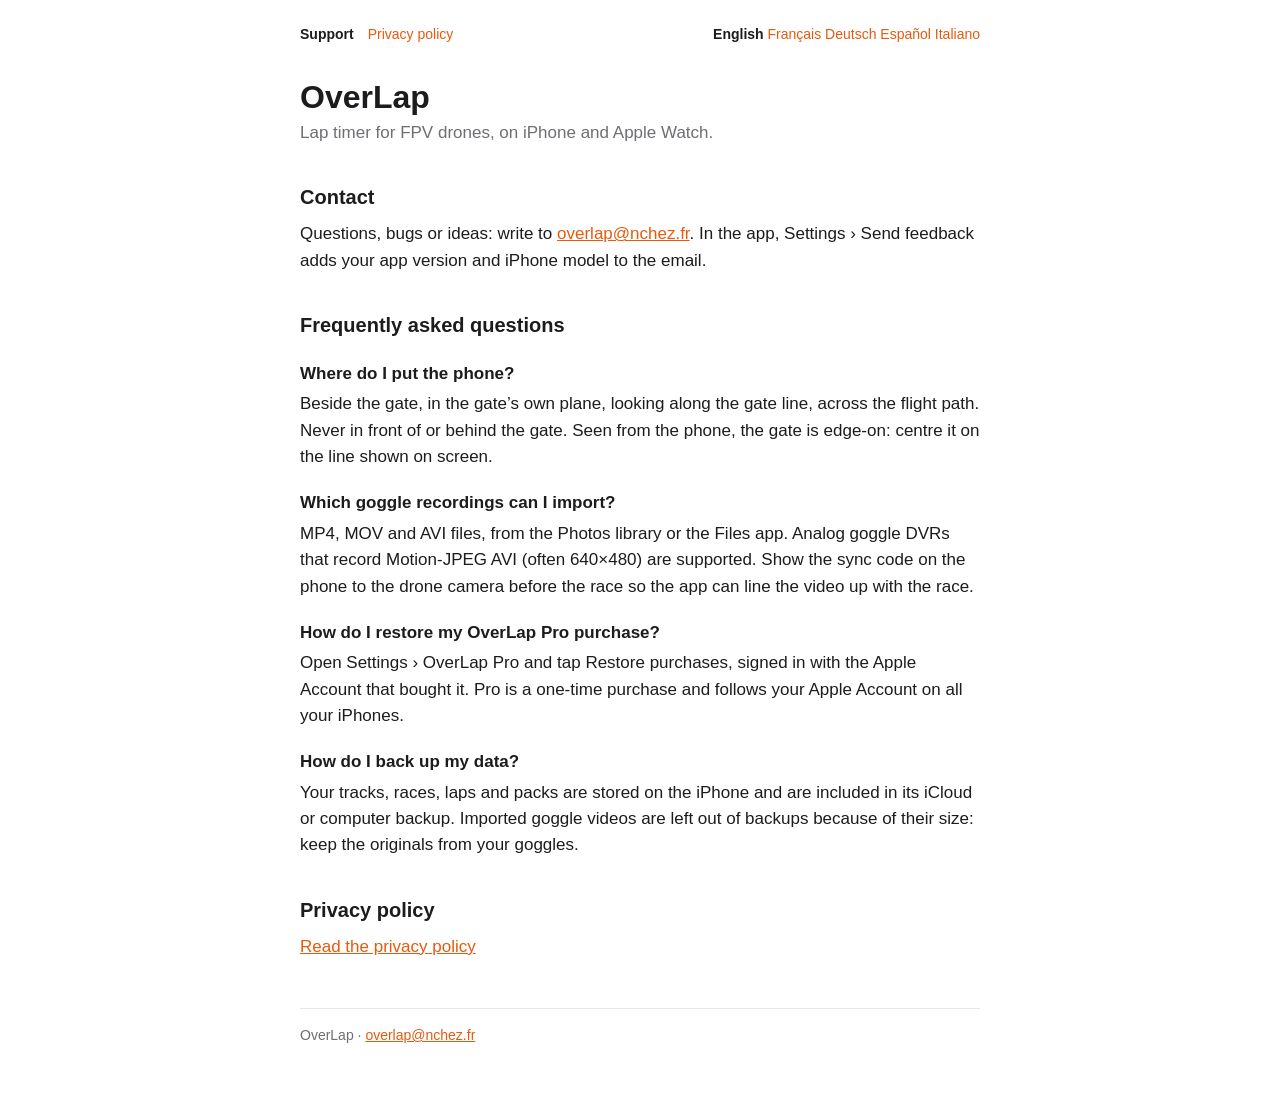
==== index.html @ 88f278cb "Support page and privacy policy in five languages Co-Authored-By: Claude Opus 5.5 <noreply@anthropic" ====
<!doctype html>
<html lang="en">
<head>
<meta charset="utf-8">
<meta name="viewport" content="width=device-width, initial-scale=1">
<title>Support · OverLap</title>
<link rel="stylesheet" href="style.css">
</head>
<body>
<main>
<nav><span class="pages"><a href="index.html" aria-current="page">Support</a> <a href="privacy.html">Privacy policy</a></span> <span><a href="index.html" hreflang="en" aria-current="true">English</a> <a href="fr/index.html" hreflang="fr">Français</a> <a href="de/index.html" hreflang="de">Deutsch</a> <a href="es/index.html" hreflang="es">Español</a> <a href="it/index.html" hreflang="it">Italiano</a></span></nav>
<h1>OverLap</h1>
<p class="muted">Lap timer for FPV drones, on iPhone and Apple Watch.</p>
<h2>Contact</h2>
<p>Questions, bugs or ideas: write to <a href="mailto:overlap@nchez.fr">overlap@nchez.fr</a>. In the app, Settings › Send feedback adds your app version and iPhone model to the email.</p>
<h2>Frequently asked questions</h2>
<h3>Where do I put the phone?</h3>
<p>Beside the gate, in the gate’s own plane, looking along the gate line, across the flight path. Never in front of or behind the gate. Seen from the phone, the gate is edge-on: centre it on the line shown on screen.</p>
<h3>Which goggle recordings can I import?</h3>
<p>MP4, MOV and AVI files, from the Photos library or the Files app. Analog goggle DVRs that record Motion-JPEG AVI (often 640×480) are supported. Show the sync code on the phone to the drone camera before the race so the app can line the video up with the race.</p>
<h3>How do I restore my OverLap Pro purchase?</h3>
<p>Open Settings › OverLap Pro and tap Restore purchases, signed in with the Apple Account that bought it. Pro is a one-time purchase and follows your Apple Account on all your iPhones.</p>
<h3>How do I back up my data?</h3>
<p>Your tracks, races, laps and packs are stored on the iPhone and are included in its iCloud or computer backup. Imported goggle videos are left out of backups because of their size: keep the originals from your goggles.</p>
<h2>Privacy policy</h2>
<p><a href="privacy.html">Read the privacy policy</a></p>
<footer>OverLap · <a href="mailto:overlap@nchez.fr">overlap@nchez.fr</a></footer>
</main>
</body>
</html>
---- style.css ----
:root { color-scheme: light dark; --fg: #1c1c1e; --muted: #6e6e73; --bg: #fff; --line: #e5e5ea; --accent: #e8590c; }
@media (prefers-color-scheme: dark) { :root { --fg: #f2f2f7; --muted: #98989f; --bg: #000; --line: #2c2c2e; --accent: #ff8a3d; } }
body { margin: 0; background: var(--bg); color: var(--fg); font: 17px/1.55 -apple-system, BlinkMacSystemFont, "Segoe UI", Roboto, sans-serif; }
main { max-width: 680px; margin: 0 auto; padding: 24px 16px 48px; }
nav { display: flex; flex-wrap: wrap; gap: 4px 14px; font-size: 14px; color: var(--muted); margin-bottom: 32px; }
nav .pages { flex: 1; display: flex; gap: 14px; }
a { color: var(--accent); }
nav a { text-decoration: none; }
nav [aria-current] { color: var(--fg); font-weight: 600; }
h1 { font-size: 32px; line-height: 1.2; margin: 0 0 4px; }
h2 { font-size: 20px; margin: 36px 0 8px; }
h3 { font-size: 17px; margin: 20px 0 4px; }
p { margin: 0 0 12px; }
.muted { color: var(--muted); }
footer { margin-top: 48px; padding-top: 16px; border-top: 1px solid var(--line); font-size: 14px; color: var(--muted); }
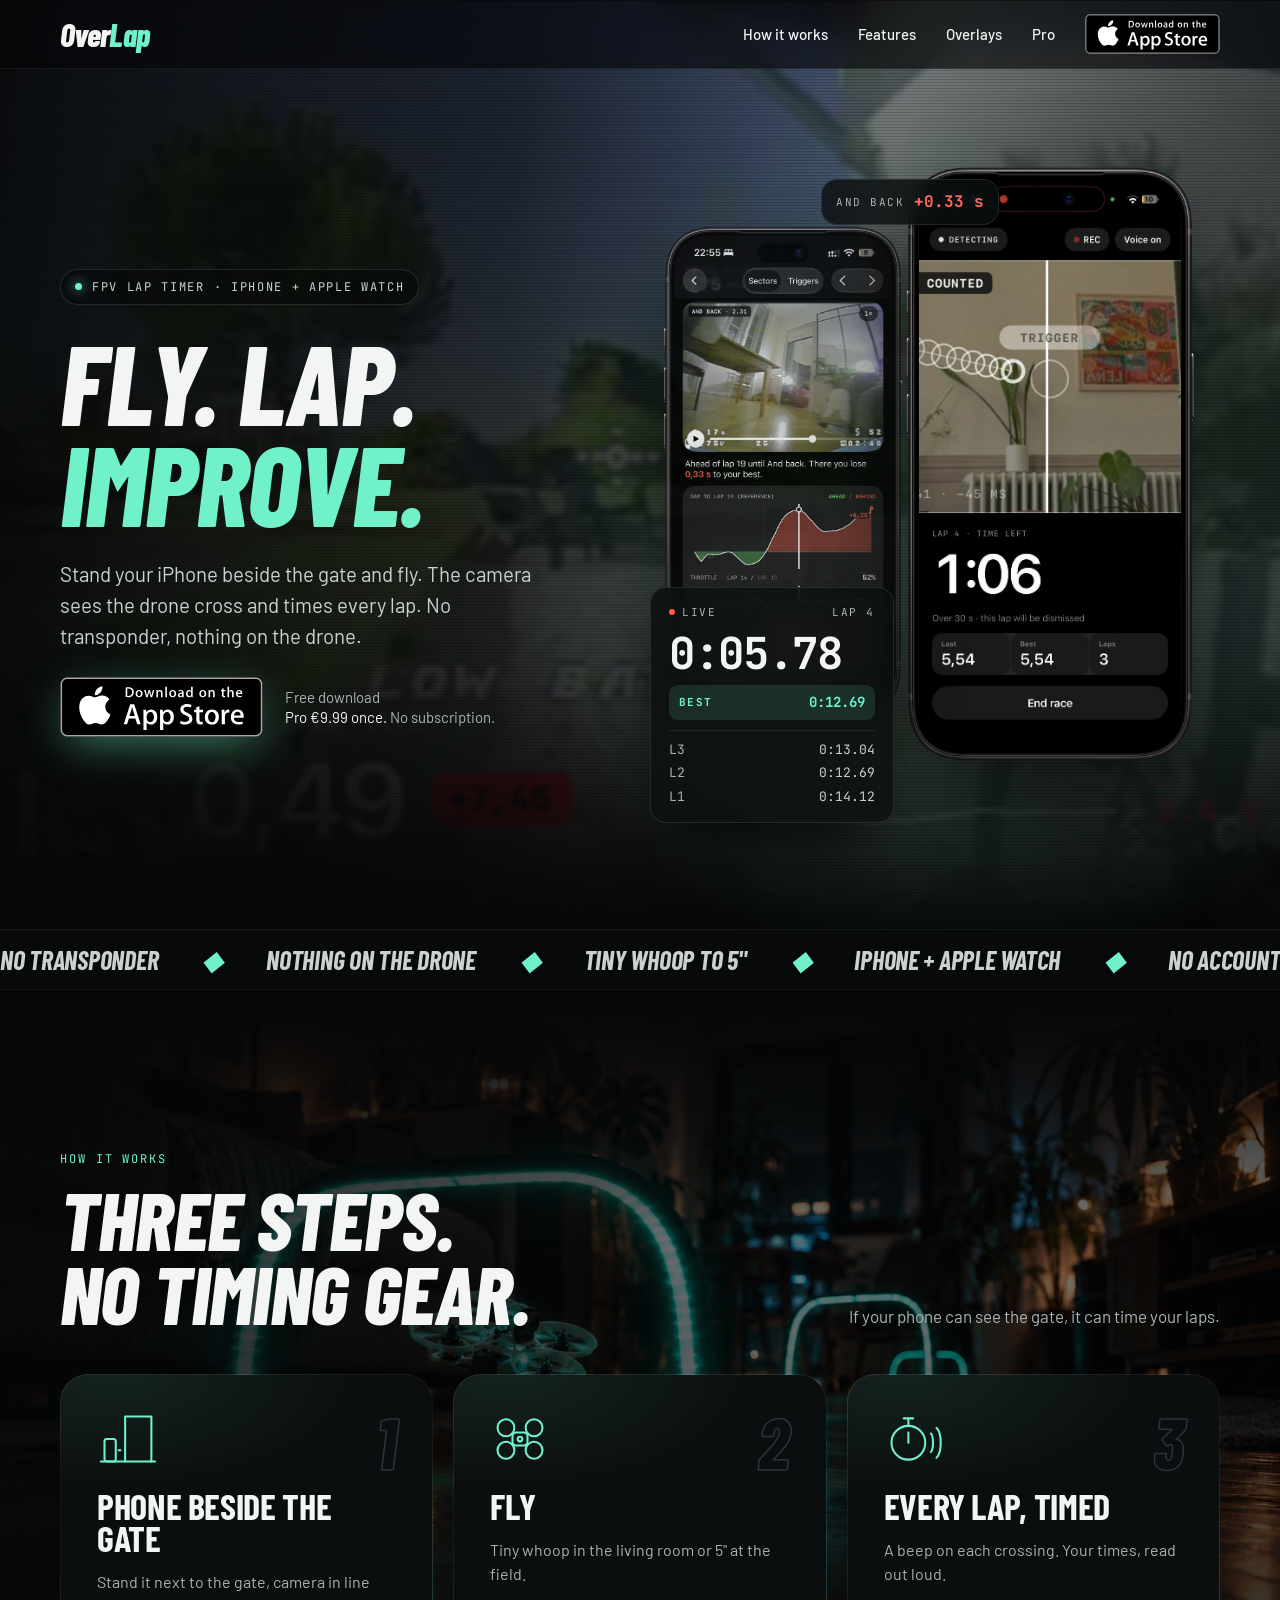
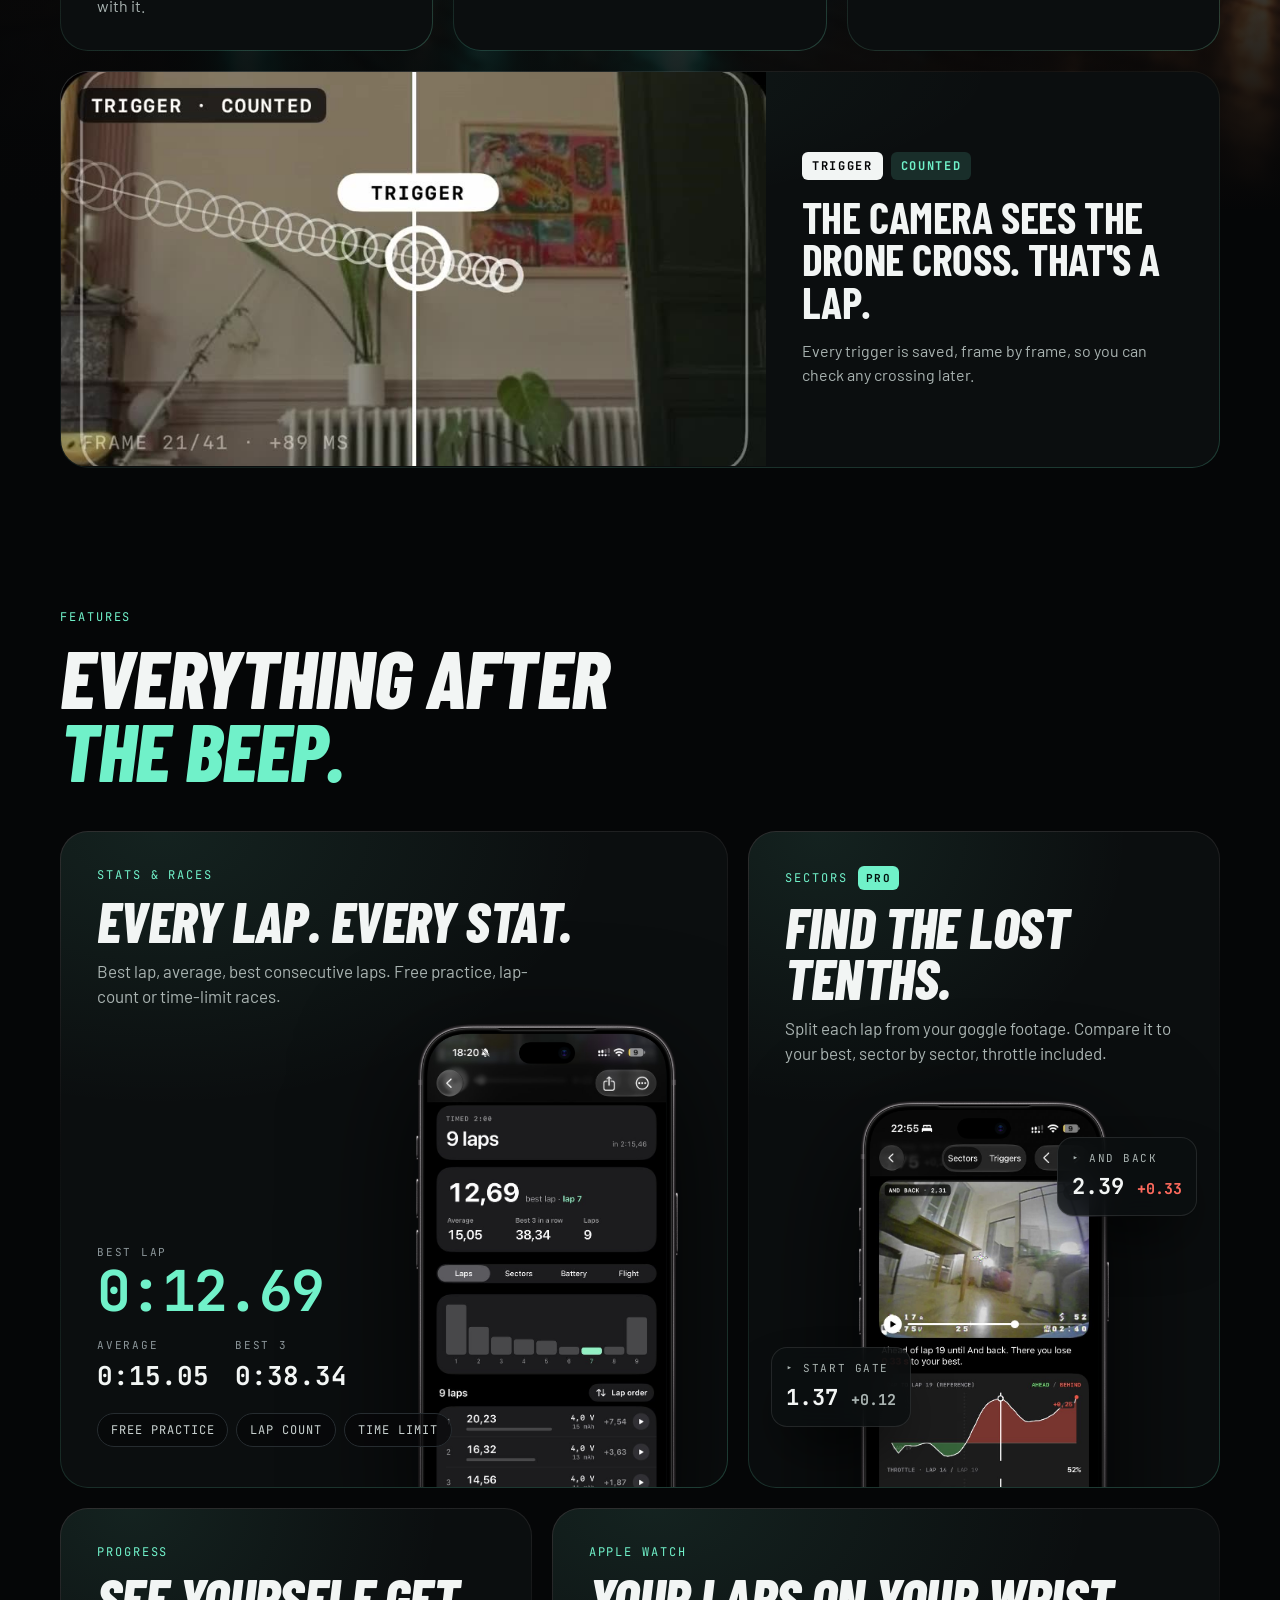
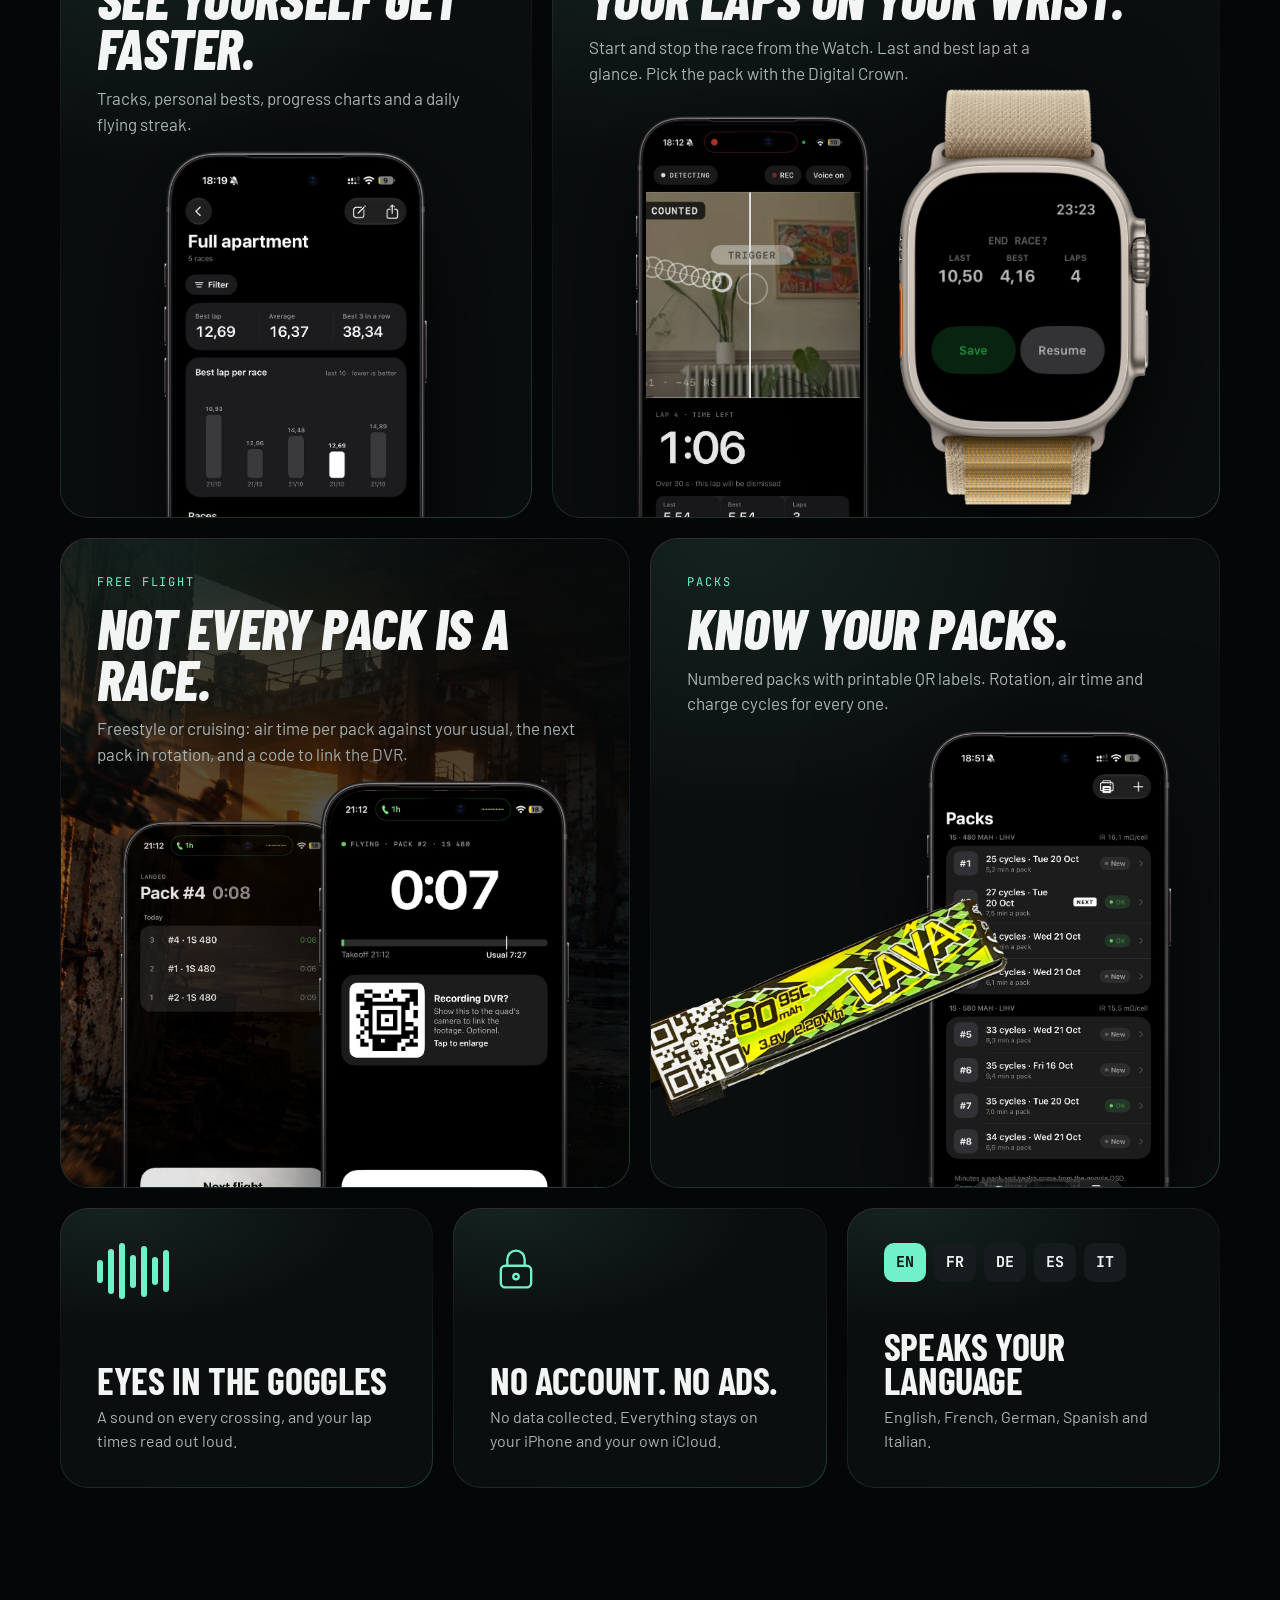
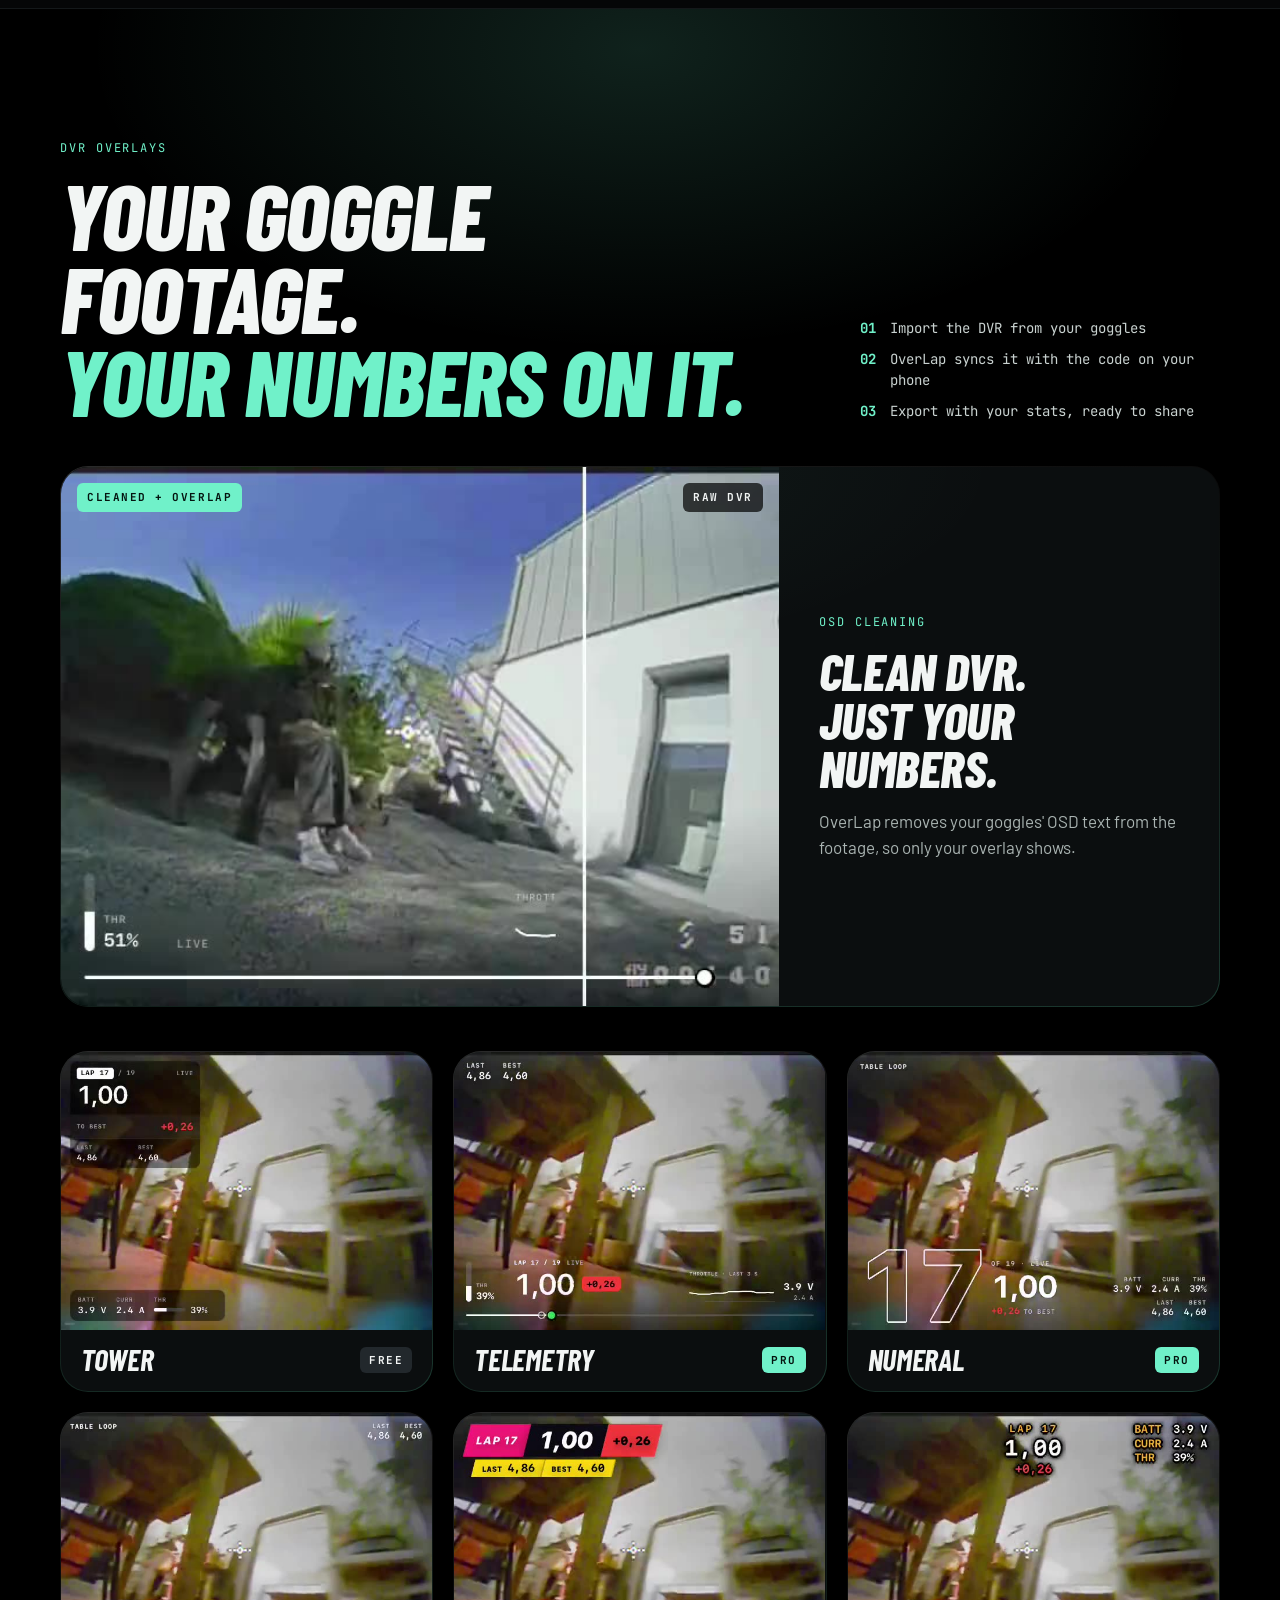
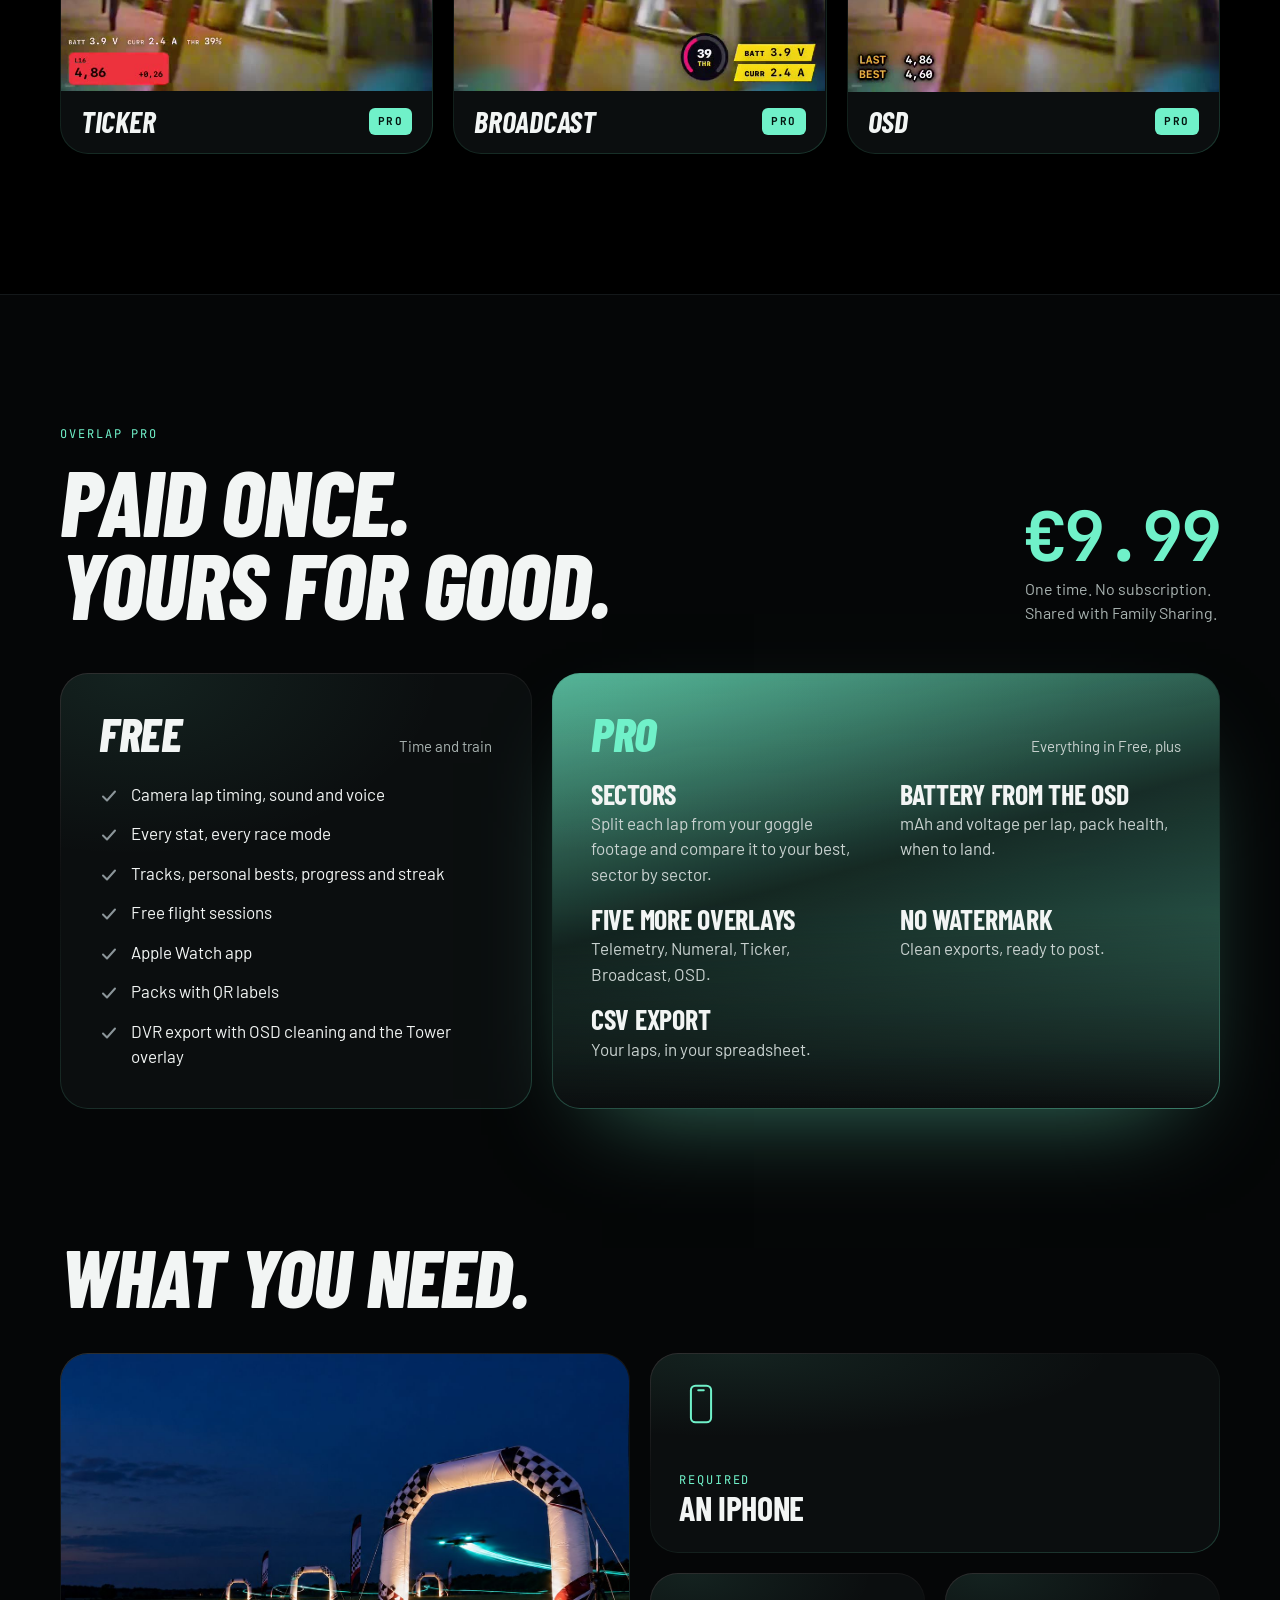
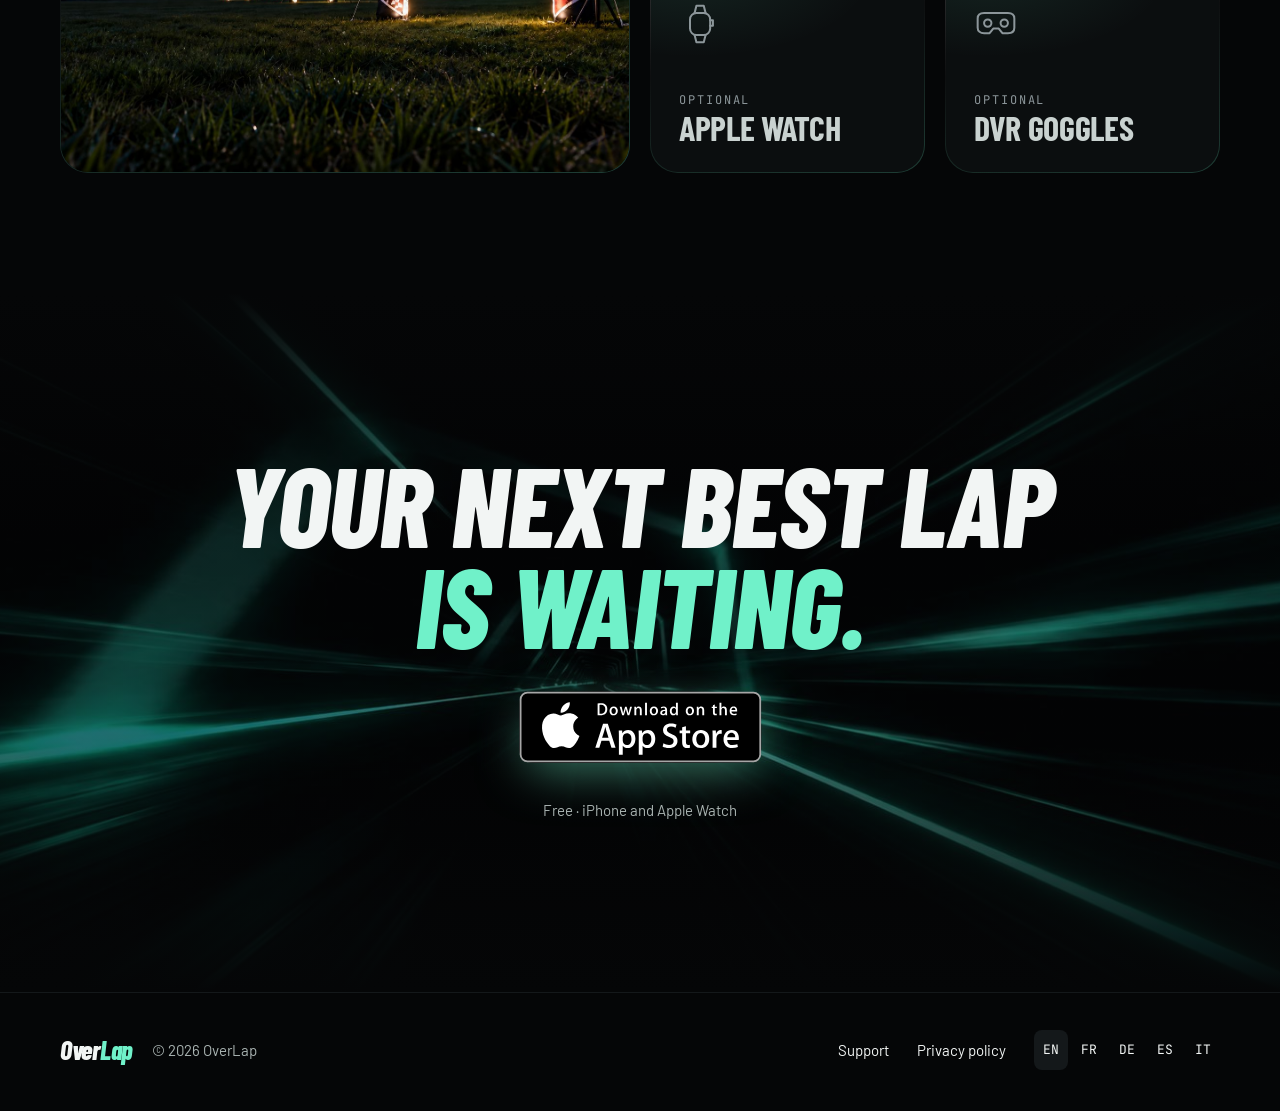
==== commit d2e95fc5: "New landing page; support page moves to support.html Co-Authored-By: Claude Sonnet 5.5 <noreply@anth" ====
--- a/index.html
+++ b/index.html
@@ -2,29 +2,672 @@
 <html lang="en">
 <head>
 <meta charset="utf-8">
-<meta name="viewport" content="width=device-width, initial-scale=1">
-<title>Support · OverLap</title>
-<link rel="stylesheet" href="style.css">
+<meta name="viewport" content="width=device-width, initial-scale=1, viewport-fit=cover">
+<title>OverLap — Lap timing for FPV. Just your iPhone.</title>
+<meta name="description" content="Stand your iPhone beside the gate and fly. OverLap's camera sees the drone cross and times every lap. No transponder, nothing on the drone.">
+<meta name="theme-color" content="#050607">
+<meta property="og:type" content="website">
+<meta property="og:title" content="OverLap — Your camera is the timer">
+<meta property="og:description" content="FPV lap timing with just your iPhone. Every lap, every stat, your goggle footage with your numbers on it.">
+<meta property="og:image" content="https://juliensnz.github.io/overlap-site/assets/backdrop-light-trails.jpg">
+<meta property="og:url" content="https://juliensnz.github.io/overlap-site/">
+<meta name="twitter:card" content="summary_large_image">
+<link rel="preconnect" href="https://fonts.googleapis.com">
+<link href="https://fonts.googleapis.com/css2?family=Barlow+Condensed:ital,wght@0,600;0,700;0,800;1,700;1,800&amp;family=Barlow:wght@400;500;600&amp;family=JetBrains+Mono:wght@500;700&amp;display=swap" rel="stylesheet">
+<style>
+:root{--accent:#70F1C9}
+
+body{margin:0;background:#050607}
+a{color:#F2F5F4;text-decoration:none}a:hover{color:#70F1C9}
+.page{container-type:inline-size;container-name:page}
+.page *{box-sizing:border-box}
+.mono{font-family:'JetBrains Mono',ui-monospace,'SF Mono',Menlo,monospace;font-variant-numeric:tabular-nums}
+.display{font-family:'Barlow Condensed','Arial Narrow',sans-serif;text-transform:uppercase;letter-spacing:-0.01em;line-height:.9}
+.wrap{width:100%;max-width:1240px;margin:0 auto;padding-inline:clamp(16px,4cqi,40px)}
+.kicker{font-family:'JetBrains Mono',ui-monospace,monospace;font-size:12px;letter-spacing:.16em;text-transform:uppercase;color:var(--accent)}
+
+/* ── 3D devices: real mockup PNG on top, screenshot in the exact screen rect, a side edge and glare for depth ── */
+.device{position:absolute;aspect-ratio:900/1840;filter:drop-shadow(0 40px 60px rgba(0,0,0,.8))}
+.device-body{position:absolute;inset:0}
+.device-screen{position:absolute;left:5.333%;top:2.5%;width:89.333%;height:95%;object-fit:cover;border-radius:14.9% / 6.9%;background:#000}
+.device-glare,.watch-glare{display:none}
+.device-frame{position:absolute;inset:0;width:100%;height:100%;display:block;pointer-events:none}
+.watch{position:absolute;aspect-ratio:600/940;filter:drop-shadow(0 30px 50px rgba(0,0,0,.85))}
+.watch-screen{position:absolute;left:15.833%;top:23.298%;width:68.333%;height:53.404%;object-fit:cover;border-radius:26.6% / 21.7%;background:#000}
+.watch-glare{position:absolute;left:15.833%;top:23.298%;width:68.333%;height:53.404%;border-radius:26.6% / 21.7%;background:linear-gradient(125deg,rgba(255,255,255,.2),rgba(255,255,255,0) 45%);pointer-events:none}
+
+/* ── Bento ── */
+.bento{display:grid;grid-template-columns:repeat(12,minmax(0,1fr));gap:20px}
+.span-4{grid-column:span 4}.span-5{grid-column:span 5}.span-6{grid-column:span 6}.span-7{grid-column:span 7}.span-8{grid-column:span 8}.span-12{grid-column:span 12}
+.tile{position:relative;overflow:hidden;isolation:isolate;border-radius:28px;border:1px solid transparent;background:linear-gradient(#0B0E0F,#0B0E0F) padding-box,linear-gradient(165deg,rgba(255,255,255,.17),rgba(255,255,255,.04) 38%,rgba(112,241,201,.24)) border-box;display:flex;flex-direction:column}
+.tile::before{content:"";position:absolute;inset:0;z-index:-1;background:radial-gradient(110% 70% at 15% 0%,rgba(112,241,201,.09),rgba(112,241,201,0) 60%)}
+.tile-copy{position:relative;z-index:2;padding:34px 36px 0;display:flex;flex-direction:column;gap:12px}
+.tile-media{position:relative;flex:1}
+.chip{font-family:'JetBrains Mono',ui-monospace,monospace;font-size:12px;letter-spacing:.08em;border:1px solid #262C30;border-radius:999px;padding:7px 13px;color:#C9D2D0;background:rgba(5,6,7,.6)}
+.float-card{position:absolute;z-index:5;background:rgba(12,15,16,.82);backdrop-filter:blur(16px);-webkit-backdrop-filter:blur(16px);border:1px solid rgba(255,255,255,.1);border-radius:16px;box-shadow:0 30px 60px -20px rgba(0,0,0,.9)}
+.pro-badge{font-family:'JetBrains Mono',ui-monospace,monospace;font-size:11px;font-weight:700;letter-spacing:.14em;padding:4px 8px;border-radius:6px;background:var(--accent);color:#04140F}
+
+/* ── Motion ── */
+@keyframes bestFlashA{0%{background:#70F1C9;color:#04140F;transform:scale(1.06)}100%{background:rgba(112,241,201,.12);color:#70F1C9;transform:scale(1)}}
+@keyframes bestFlashB{0%{background:#70F1C9;color:#04140F;transform:scale(1.06)}100%{background:rgba(112,241,201,.12);color:#70F1C9;transform:scale(1)}}
+@keyframes livePulse{0%,100%{opacity:1}50%{opacity:.25}}
+@keyframes reveal{from{opacity:0;transform:translateY(32px)}to{opacity:1;transform:none}}
+@keyframes marquee{to{transform:translateX(-50%)}}
+@keyframes voiceBar{0%,100%{transform:scaleY(.25)}50%{transform:scaleY(1)}}
+@keyframes floatY{0%,100%{transform:translateY(0)}50%{transform:translateY(-10px)}}
+.live-dot{animation:livePulse 1.2s ease-in-out infinite}
+.marquee-track{display:flex;gap:44px;width:max-content;animation:marquee 46s linear infinite}
+.voice-bar{transform-origin:center;animation:voiceBar 1.1s ease-in-out infinite}
+.floating{animation:floatY 6s ease-in-out infinite}
+@media (prefers-reduced-motion: no-preference){
+  @supports (animation-timeline: view()){
+    .reveal{animation:reveal linear both;animation-timeline:view();animation-range:entry 0% entry 40%}
+  }
+}
+@media (prefers-reduced-motion: reduce){
+  .live-dot,.marquee-track,.voice-bar,.floating{animation:none}
+}
+
+/* ── Responsive ── */
+.hero-video-portrait{display:none}
+.mobile-bar{display:none}
+.nav-links{display:flex}
+@container page (max-width: 1000px){
+  .span-4,.span-5,.span-6,.span-7,.span-8{grid-column:span 12}
+}
+@container page (max-width: 760px){
+  .hero-video-landscape{display:none}
+  .hero-video-portrait{display:block}
+  .nav-links{display:none}
+  .mobile-bar{display:flex}
+  .hero-back-device{display:none}
+  .hero-stage{min-height:560px !important}
+  .tile-copy{padding:26px 24px 0}
+}
+
+</style>
 </head>
 <body>
-<main>
-<nav><span class="pages"><a href="index.html" aria-current="page">Support</a> <a href="privacy.html">Privacy policy</a></span> <span><a href="index.html" hreflang="en" aria-current="true">English</a> <a href="fr/index.html" hreflang="fr">Français</a> <a href="de/index.html" hreflang="de">Deutsch</a> <a href="es/index.html" hreflang="es">Español</a> <a href="it/index.html" hreflang="it">Italiano</a></span></nav>
-<h1>OverLap</h1>
-<p class="muted">Lap timer for FPV drones, on iPhone and Apple Watch.</p>
-<h2>Contact</h2>
-<p>Questions, bugs or ideas: write to <a href="mailto:overlap@nchez.fr">overlap@nchez.fr</a>. In the app, Settings › Send feedback adds your app version and iPhone model to the email.</p>
-<h2>Frequently asked questions</h2>
-<h3>Where do I put the phone?</h3>
-<p>Beside the gate, in the gate’s own plane, looking along the gate line, across the flight path. Never in front of or behind the gate. Seen from the phone, the gate is edge-on: centre it on the line shown on screen.</p>
-<h3>Which goggle recordings can I import?</h3>
-<p>MP4, MOV and AVI files, from the Photos library or the Files app. Analog goggle DVRs that record Motion-JPEG AVI (often 640×480) are supported. Show the sync code on the phone to the drone camera before the race so the app can line the video up with the race.</p>
-<h3>How do I restore my OverLap Pro purchase?</h3>
-<p>Open Settings › OverLap Pro and tap Restore purchases, signed in with the Apple Account that bought it. Pro is a one-time purchase and follows your Apple Account on all your iPhones.</p>
-<h3>How do I back up my data?</h3>
-<p>Your tracks, races, laps and packs are stored on the iPhone and are included in its iCloud or computer backup. Imported goggle videos are left out of backups because of their size: keep the originals from your goggles.</p>
-<h2>Privacy policy</h2>
-<p><a href="privacy.html">Read the privacy policy</a></p>
-<footer>OverLap · <a href="mailto:overlap@nchez.fr">overlap@nchez.fr</a></footer>
-</main>
+<div class="page" style="background: #050607; color: #F2F5F4; font-family: 'Barlow', system-ui, -apple-system, sans-serif; font-size: 18px; line-height: 1.5; overflow-x: clip; -webkit-font-smoothing: antialiased">
+
+  <!-- ───────── NAV ───────── -->
+  <nav aria-label="Main" style="position: sticky; top: 0; z-index: 20; background: rgba(5,6,7,.62); backdrop-filter: blur(18px) saturate(1.4); -webkit-backdrop-filter: blur(18px) saturate(1.4); border-bottom: 1px solid rgba(255,255,255,.06)">
+    <div class="wrap" style="display: flex; align-items: center; justify-content: space-between; gap: 24px; height: 68px">
+      <a href="#top" aria-label="OverLap home" class="display" style="font-size: 32px; font-weight: 800; font-style: italic; text-transform: none; letter-spacing: -0.02em; display: flex; align-items: baseline"><span>Over</span><span style="color: var(--accent)">Lap</span></a>
+      <div class="nav-links" style="align-items: center; gap: 30px; font-size: 15px; font-weight: 500">
+        <a href="#how">How it works</a>
+        <a href="#features">Features</a>
+        <a href="#overlays">Overlays</a>
+        <a href="#pro">Pro</a>
+        <a href="https://apps.apple.com/app/overlap-lap-timer/idXXXXXXXXXX" aria-label="Download OverLap on the App Store" style="display: block; line-height: 0"><img src="assets/app-store-badge.svg" alt="Download on the App Store" style="height: 40px; width: auto"></a>
+      </div>
+    </div>
+  </nav>
+
+  <!-- ───────── HERO ───────── -->
+  <header id="top" style="position: relative; overflow: hidden; isolation: isolate; margin-top: -68px; padding-top: 68px">
+    <video class="hero-video-landscape" src="assets/hero-goggle-loop.mp4" poster="assets/hero-goggle-loop-poster.jpg" autoplay="" muted="" loop="" playsinline="" preload="auto" aria-hidden="true" style="position: absolute; inset: 0; width: 100%; height: 100%; object-fit: cover; z-index: -3; filter: blur(2px) saturate(1.15); transform: scale(1.04)"></video>
+    <video class="hero-video-portrait" src="assets/goggle-portrait-telemetry.mp4" poster="assets/goggle-portrait-telemetry-poster.jpg" autoplay="" muted="" loop="" playsinline="" preload="auto" aria-hidden="true" style="position: absolute; inset: 0; width: 100%; height: 100%; object-fit: cover; z-index: -3"></video>
+    <div aria-hidden="true" style="position: absolute; inset: 0; z-index: -2; background: linear-gradient(90deg, rgba(5,6,7,.96) 0%, rgba(5,6,7,.82) 40%, rgba(5,6,7,.5) 70%, rgba(5,6,7,.72) 100%), linear-gradient(0deg, #050607 0%, rgba(5,6,7,0) 28%)"></div>
+    <div aria-hidden="true" style="position: absolute; right: -10%; top: 10%; width: 70%; aspect-ratio: 1; z-index: -1; background: radial-gradient(closest-side, rgba(112,241,201,.22), rgba(112,241,201,0))"></div>
+    <div aria-hidden="true" style="position: absolute; inset: 0; z-index: -1; opacity: .18; background: repeating-linear-gradient(0deg, rgba(0,0,0,.9) 0px, rgba(0,0,0,.9) 1px, transparent 1px, transparent 3px)"></div>
+
+    <div class="wrap" style="display: flex; flex-wrap: wrap; align-items: center; gap: 40px; padding-top: 72px; padding-bottom: 64px; min-height: 860px">
+      <div style="flex: 1 1 440px; min-width: 0; display: flex; flex-direction: column; gap: 26px; max-width: 600px">
+        <div class="mono" style="display: inline-flex; align-self: flex-start; align-items: center; gap: 10px; font-size: 12px; letter-spacing: .14em; text-transform: uppercase; color: #C9D2D0; border: 1px solid rgba(255,255,255,.12); border-radius: 999px; padding: 8px 14px; background: rgba(5,6,7,.5)">
+          <span class="live-dot" aria-hidden="true" style="width: 7px; height: 7px; border-radius: 50%; background: var(--accent); box-shadow: 0 0 12px var(--accent)"></span>
+          <span>FPV lap timer · iPhone + Apple Watch</span>
+        </div>
+        <h1 class="display" style="margin: 0; font-size: clamp(62px, 8.8cqi, 138px); font-weight: 800; font-style: italic; text-wrap: balance">Fly. Lap. <span style="color: var(--accent)">Improve.</span></h1>
+        <p style="margin: 0; font-size: clamp(18px, 1.6cqi, 21px); color: #C9D2D0; max-width: 500px; text-wrap: pretty">Stand your iPhone beside the gate and fly. The camera sees the drone cross and times every lap. No transponder, nothing on the drone.</p>
+        <div style="display: flex; flex-wrap: wrap; align-items: center; gap: 16px 22px">
+          <a href="https://apps.apple.com/app/overlap-lap-timer/idXXXXXXXXXX" aria-label="Download OverLap on the App Store" style="display: block; line-height: 0; border-radius: 12px; box-shadow: 0 12px 44px -8px rgba(112,241,201,.5)"><img src="assets/app-store-badge.svg" alt="Download on the App Store" style="height: 60px; width: auto; display: block"></a>
+          <div style="font-size: 15px; color: #A9B3B1; line-height: 1.35">Free download<br><span style="color: #F2F5F4">Pro €9.99 once.</span> No subscription.</div>
+        </div>
+      </div>
+
+      <div class="hero-stage" style="flex: 1 1 460px; min-width: 0; position: relative; min-height: 700px">
+        <div class="device hero-back-device" style="width: clamp(220px, 19cqi, 262px); left: 2%; top: 70px; --rotate-y: 30deg; --rotate-x: 4deg; --rotate-z: -3deg; opacity: .85">
+          <div class="device-body">
+            <img class="device-screen" src="assets/screen-sectors.jpg" alt="Sector comparison: gap to lap 19 chart and throttle trace">
+            <span class="device-glare" aria-hidden="true"></span>
+            <img class="device-frame" src="assets/iphone-17-pro-frame.png" alt="" aria-hidden="true">
+          </div>
+        </div>
+        <div class="device" style="width: clamp(250px, 23cqi, 310px); right: 4%; top: 10px; --rotate-y: -20deg; --rotate-x: 5deg; --rotate-z: 2deg; z-index: 2">
+          <div class="device-body">
+            <img class="device-screen" src="assets/screen-race-live.jpg" alt="OverLap race screen: the camera view with the gate trigger line, lap 4, 1:06 time left, last and best lap">
+            <span class="device-glare" aria-hidden="true"></span>
+            <img class="device-frame" src="assets/iphone-17-pro-frame.png" alt="" aria-hidden="true">
+          </div>
+        </div>
+
+        <div class="float-card" role="img" aria-label="Live lap timer" style="left: 0; bottom: 30px; width: 244px; padding: 16px 18px; display: flex; flex-direction: column; gap: 10px">
+          <div class="mono" style="display: flex; justify-content: space-between; align-items: center; font-size: 11px; letter-spacing: .14em; color: #A9B3B1">
+            <span style="display: flex; align-items: center; gap: 7px"><span class="live-dot" style="width: 6px; height: 6px; border-radius: 50%; background: #FF5A4E"></span>LIVE</span>
+            <span>LAP 4</span>
+          </div>
+          <div class="mono" style="font-size: 44px; font-weight: 700; line-height: 1; letter-spacing: -0.03em">0:08.42</div>
+          <div class="mono" style="display: flex; justify-content: space-between; align-items: center; padding: 7px 10px; border-radius: 9px; font-size: 14px; font-weight: 700; background: rgba(112,241,201,.12); color: var(--accent); animation: none">
+            <span style="letter-spacing: .12em; font-size: 11px">BEST</span><span>0:12.69</span>
+          </div>
+          <div style="display: flex; flex-direction: column; gap: 4px; border-top: 1px solid rgba(255,255,255,.08); padding-top: 9px">
+            <div class="mono" style="display: flex; justify-content: space-between; font-size: 13px; color: #A9B3B1"><span data-lap-n>L3</span><span data-lap-t style="color: #C9D2D0">0:13.04</span></div>
+<div class="mono" style="display: flex; justify-content: space-between; font-size: 13px; color: #A9B3B1"><span data-lap-n>L2</span><span data-lap-t style="color: #C9D2D0">0:12.69</span></div>
+<div class="mono" style="display: flex; justify-content: space-between; font-size: 13px; color: #A9B3B1"><span data-lap-n>L1</span><span data-lap-t style="color: #C9D2D0">0:14.12</span></div>
+          </div>
+        </div>
+
+        <div class="float-card floating hero-back-device" style="left: 30%; top: 26px; padding: 10px 14px; display: flex; align-items: center; gap: 10px">
+          <span class="mono" style="font-size: 11px; letter-spacing: .14em; color: #A9B3B1">AND BACK</span>
+          <span class="mono" style="font-size: 16px; font-weight: 700; color: #FF6B5E">+0.33 s</span>
+        </div>
+      </div>
+    </div>
+  </header>
+
+  <!-- ───────── MARQUEE ───────── -->
+  <div aria-hidden="true" style="border-top: 1px solid #14181A; border-bottom: 1px solid #14181A; overflow: hidden; padding: 18px 0; background: #07090A">
+    <div class="marquee-track display" style="font-size: 26px; font-weight: 700; font-style: italic; color: #C9D2D0; white-space: nowrap">
+      <span>No transponder</span><span style="color: var(--accent)">◆</span><span>Nothing on the drone</span><span style="color: var(--accent)">◆</span><span>Tiny whoop to 5"</span><span style="color: var(--accent)">◆</span><span>iPhone + Apple Watch</span><span style="color: var(--accent)">◆</span><span>No account</span><span style="color: var(--accent)">◆</span><span>Pro €9.99 once</span><span style="color: var(--accent)">◆</span>
+      <span>No transponder</span><span style="color: var(--accent)">◆</span><span>Nothing on the drone</span><span style="color: var(--accent)">◆</span><span>Tiny whoop to 5"</span><span style="color: var(--accent)">◆</span><span>iPhone + Apple Watch</span><span style="color: var(--accent)">◆</span><span>No account</span><span style="color: var(--accent)">◆</span><span>Pro €9.99 once</span><span style="color: var(--accent)">◆</span>
+    </div>
+  </div>
+
+  <div>
+    <!-- ───────── HOW IT WORKS ───────── -->
+    <section id="how" aria-labelledby="how-title" style="position: relative; isolation: isolate; padding: 160px 0 60px">
+      <img src="assets/backdrop-living-room.jpg" alt="" aria-hidden="true" loading="lazy" style="position: absolute; left: 0; top: 0; width: 100%; height: 820px; object-fit: cover; object-position: 50% 60%; z-index: -2; opacity: .7">
+      <div aria-hidden="true" style="position: absolute; left: 0; top: 0; width: 100%; height: 822px; z-index: -1; background: linear-gradient(180deg, #050607 0%, rgba(5,6,7,.35) 30%, rgba(5,6,7,.55) 60%, #050607 100%), linear-gradient(90deg, rgba(5,6,7,.75) 0%, rgba(5,6,7,0) 60%)"></div>
+      <div class="wrap" style="display: flex; flex-direction: column; gap: 44px">
+        <div class="reveal" style="display: flex; flex-wrap: wrap; justify-content: space-between; align-items: flex-end; gap: 20px 60px">
+          <div style="display: flex; flex-direction: column; gap: 14px">
+            <div class="kicker">How it works</div>
+            <h2 id="how-title" class="display" style="margin: 0; font-size: clamp(48px, 6.4cqi, 92px); font-weight: 800; font-style: italic">Three steps.<br>No timing gear.</h2>
+          </div>
+          <p style="margin: 0; max-width: 380px; color: #A9B3B1; font-size: 17px">If your phone can see the gate, it can time your laps.</p>
+        </div>
+
+        <div class="bento reveal">
+          <div class="tile span-4" style="min-height: 250px">
+            <div class="tile-copy" style="padding-bottom: 32px; gap: 16px">
+              <div style="display: flex; justify-content: space-between; align-items: flex-start">
+                <svg width="60" height="60" viewBox="0 0 64 64" fill="none" stroke="currentColor" stroke-width="2.2" stroke-linecap="round" stroke-linejoin="round" aria-hidden="true" style="color: var(--accent)"><path d="M30 8v48M58 8v48M30 8h28"/><rect x="8" y="32" width="12" height="24" rx="2.5"/><path d="M4 56h58"/><path d="M23 44h5" stroke-dasharray="2 3"/></svg>
+                <span class="display" style="font-size: 72px; font-weight: 800; font-style: italic; color: transparent; -webkit-text-stroke: 1.5px #2C3438">1</span>
+              </div>
+              <h3 class="display" style="margin: 0; font-size: 36px; font-weight: 700">Phone beside the gate</h3>
+              <p style="margin: 0; color: #A9B3B1; font-size: 16px">Stand it next to the gate, camera in line with it.</p>
+            </div>
+          </div>
+          <div class="tile span-4" style="min-height: 250px">
+            <div class="tile-copy" style="padding-bottom: 32px; gap: 16px">
+              <div style="display: flex; justify-content: space-between; align-items: flex-start">
+                <svg width="60" height="60" viewBox="0 0 64 64" fill="none" stroke="currentColor" stroke-width="2.2" stroke-linecap="round" stroke-linejoin="round" aria-hidden="true" style="color: var(--accent)"><circle cx="17" cy="20" r="9"/><circle cx="47" cy="20" r="9"/><circle cx="17" cy="44" r="9"/><circle cx="47" cy="44" r="9"/><rect x="24" y="25" width="16" height="14" rx="4"/><circle cx="32" cy="32" r="2.5"/></svg>
+                <span class="display" style="font-size: 72px; font-weight: 800; font-style: italic; color: transparent; -webkit-text-stroke: 1.5px #2C3438">2</span>
+              </div>
+              <h3 class="display" style="margin: 0; font-size: 36px; font-weight: 700">Fly</h3>
+              <p style="margin: 0; color: #A9B3B1; font-size: 16px">Tiny whoop in the living room or 5" at the field.</p>
+            </div>
+          </div>
+          <div class="tile span-4" style="min-height: 250px">
+            <div class="tile-copy" style="padding-bottom: 32px; gap: 16px">
+              <div style="display: flex; justify-content: space-between; align-items: flex-start">
+                <svg width="60" height="60" viewBox="0 0 64 64" fill="none" stroke="currentColor" stroke-width="2.2" stroke-linecap="round" stroke-linejoin="round" aria-hidden="true" style="color: var(--accent)"><circle cx="26" cy="36" r="18"/><path d="M26 36V25M21 10h10M26 10v8"/><path d="M50 26c3 3 3 17 0 20M56 20c6 6 6 26 0 32"/></svg>
+                <span class="display" style="font-size: 72px; font-weight: 800; font-style: italic; color: transparent; -webkit-text-stroke: 1.5px #2C3438">3</span>
+              </div>
+              <h3 class="display" style="margin: 0; font-size: 36px; font-weight: 700">Every lap, timed</h3>
+              <p style="margin: 0; color: #A9B3B1; font-size: 16px">A beep on each crossing. Your times, read out loud.</p>
+            </div>
+          </div>
+
+          <figure class="tile span-12" style="margin: 0; flex-direction: row; flex-wrap: wrap; align-items: center; gap: 0">
+            <div style="flex: 1.6 1 460px; min-width: 0; position: relative; aspect-ratio: 880/492; background: #000">
+              <video src="assets/gate-crossing.mp4" poster="assets/gate-crossing-poster.jpg" autoplay="" muted="" loop="" playsinline="" preload="none" aria-label="The drone crosses the gate and OverLap counts the lap" style="display: block; width: 100%; height: 100%; object-fit: cover"></video>
+            </div>
+            <figcaption style="flex: 1 1 300px; min-width: 0; display: flex; flex-direction: column; gap: 16px; padding: 36px">
+              <div class="mono" style="display: flex; gap: 8px; flex-wrap: wrap; font-size: 12px; letter-spacing: .14em">
+                <span style="padding: 5px 10px; border-radius: 6px; background: #F2F5F4; color: #050607; font-weight: 700">TRIGGER</span>
+                <span style="padding: 5px 10px; border-radius: 6px; background: rgba(112,241,201,.14); color: var(--accent); font-weight: 700">COUNTED</span>
+              </div>
+              <p class="display" style="margin: 0; font-size: clamp(34px, 3.4cqi, 48px); font-weight: 700; line-height: .98">The camera sees the drone cross. That's a lap.</p>
+              <p style="margin: 0; color: #A9B3B1; font-size: 16px">Every trigger is saved, frame by frame, so you can check any crossing later.</p>
+            </figcaption>
+          </figure>
+        </div>
+      </div>
+    </section>
+
+    <!-- ───────── FEATURES BENTO ───────── -->
+    <section id="features" aria-labelledby="features-title" style="padding: 80px 0 120px">
+      <div class="wrap" style="display: flex; flex-direction: column; gap: 44px">
+        <div class="reveal" style="display: flex; flex-direction: column; gap: 14px">
+          <div class="kicker">Features</div>
+          <h2 id="features-title" class="display" style="margin: 0; font-size: clamp(48px, 6.4cqi, 92px); font-weight: 800; font-style: italic">Everything after<br><span style="color: var(--accent)">the beep.</span></h2>
+        </div>
+
+        <div class="bento">
+          <!-- Stats -->
+          <article class="tile span-7 reveal" style="min-height: 640px">
+            <div class="tile-copy">
+              <div class="kicker">Stats &amp; races</div>
+              <h3 class="display" style="margin: 0; font-size: clamp(42px, 4.4cqi, 60px); font-weight: 800; font-style: italic">Every lap. Every stat.</h3>
+              <p style="margin: 0; color: #A9B3B1; font-size: 17px; max-width: 440px">Best lap, average, best consecutive laps. Free practice, lap-count or time-limit races.</p>
+            </div>
+            <div class="tile-media" style="min-height: 420px">
+              <div style="position: absolute; left: 36px; bottom: 40px; z-index: 3; display: flex; flex-direction: column; gap: 18px">
+                <div style="display: flex; flex-direction: column; gap: 2px">
+                  <span class="mono" style="font-size: 11px; letter-spacing: .16em; color: #8C969A">BEST LAP</span>
+                  <span class="mono" style="font-size: clamp(40px, 4.4cqi, 58px); font-weight: 700; letter-spacing: -0.03em; line-height: 1; color: var(--accent)">0:12.69</span>
+                </div>
+                <div style="display: flex; gap: 26px">
+                  <div style="display: flex; flex-direction: column; gap: 2px"><span class="mono" style="font-size: 11px; letter-spacing: .16em; color: #8C969A">AVERAGE</span><span class="mono" style="font-size: 26px; font-weight: 700">0:15.05</span></div>
+                  <div style="display: flex; flex-direction: column; gap: 2px"><span class="mono" style="font-size: 11px; letter-spacing: .16em; color: #8C969A">BEST 3</span><span class="mono" style="font-size: 26px; font-weight: 700">0:38.34</span></div>
+                </div>
+                <div style="display: flex; flex-wrap: wrap; gap: 8px"><span class="chip">FREE PRACTICE</span><span class="chip">LAP COUNT</span><span class="chip">TIME LIMIT</span></div>
+              </div>
+              <div class="device" style="width: clamp(210px, 21cqi, 268px); right: 7%; top: 10px; --rotate-y: -24deg; --rotate-x: 8deg; --rotate-z: 3deg">
+                <div class="device-body">
+                  <img class="device-screen" src="assets/screen-race-stats.jpg" alt="Race summary: 9 laps, best lap 12.69 on lap 7, average 15.05, best 3 in a row 38.34" loading="lazy">
+                  <span class="device-glare" aria-hidden="true"></span>
+                  <img class="device-frame" src="assets/iphone-17-pro-frame.png" alt="" aria-hidden="true">
+                </div>
+              </div>
+            </div>
+          </article>
+
+          <!-- Sectors (Pro) -->
+          <article class="tile span-5 reveal" style="min-height: 640px">
+            <div class="tile-copy">
+              <div style="display: flex; align-items: center; gap: 10px"><div class="kicker">Sectors</div><span class="pro-badge">PRO</span></div>
+              <h3 class="display" style="margin: 0; font-size: clamp(42px, 4.4cqi, 60px); font-weight: 800; font-style: italic">Find the lost tenths.</h3>
+              <p style="margin: 0; color: #A9B3B1; font-size: 17px">Split each lap from your goggle footage. Compare it to your best, sector by sector, throttle included.</p>
+            </div>
+            <div class="tile-media" style="min-height: 420px">
+              <div class="device" style="width: clamp(220px, 20cqi, 260px); left: 50%; margin-left: calc(clamp(220px, 20cqi, 260px) / -2); top: 30px; --rotate-y: 18deg; --rotate-x: 10deg; --rotate-z: -2deg">
+                <div class="device-body">
+                  <img class="device-screen" src="assets/screen-sectors.jpg" alt="Sector comparison: ahead of lap 19 until 'And back', where 0.33 s is lost; gap chart and throttle trace" loading="lazy">
+                  <span class="device-glare" aria-hidden="true"></span>
+                  <img class="device-frame" src="assets/iphone-17-pro-frame.png" alt="" aria-hidden="true">
+                </div>
+              </div>
+              <div class="float-card floating" style="right: 22px; top: 70px; padding: 12px 14px; display: flex; flex-direction: column; gap: 4px">
+                <span class="mono" style="font-size: 11px; letter-spacing: .14em; color: #A9B3B1">▸ AND BACK</span>
+                <span class="mono" style="font-size: 22px; font-weight: 700">2.39 <span style="color: #FF6B5E; font-size: 15px">+0.33</span></span>
+              </div>
+              <div class="float-card" style="left: 22px; bottom: 60px; padding: 12px 14px; display: flex; flex-direction: column; gap: 4px">
+                <span class="mono" style="font-size: 11px; letter-spacing: .14em; color: #A9B3B1">▸ START GATE</span>
+                <span class="mono" style="font-size: 22px; font-weight: 700">1.37 <span style="color: #A9B3B1; font-size: 15px">+0.12</span></span>
+              </div>
+            </div>
+          </article>
+
+          <!-- Progress -->
+          <article class="tile span-5 reveal" style="min-height: 600px">
+            <div class="tile-copy">
+              <div class="kicker">Progress</div>
+              <h3 class="display" style="margin: 0; font-size: clamp(42px, 4.4cqi, 60px); font-weight: 800; font-style: italic">See yourself get faster.</h3>
+              <p style="margin: 0; color: #A9B3B1; font-size: 17px">Tracks, personal bests, progress charts and a daily flying streak.</p>
+            </div>
+            <div class="tile-media" style="min-height: 380px">
+              <div class="device" style="width: clamp(230px, 21cqi, 270px); left: 50%; margin-left: calc(clamp(230px, 21cqi, 270px) / -2); top: 10px; --rotate-x: 46deg; --rotate-z: -24deg">
+                <div class="device-body">
+                  <img class="device-screen" src="assets/screen-progress.jpg" alt="Track page 'Full apartment': best lap 12.69, best lap per race chart, list of races" loading="lazy">
+                  <span class="device-glare" aria-hidden="true"></span>
+                  <img class="device-frame" src="assets/iphone-17-pro-frame.png" alt="" aria-hidden="true">
+                </div>
+              </div>
+            </div>
+          </article>
+
+          <!-- Apple Watch -->
+          <article class="tile span-7 reveal" style="min-height: 600px">
+            <div class="tile-copy">
+              <div class="kicker">Apple Watch</div>
+              <h3 class="display" style="margin: 0; font-size: clamp(42px, 4.4cqi, 60px); font-weight: 800; font-style: italic">Your laps on your wrist.</h3>
+              <p style="margin: 0; color: #A9B3B1; font-size: 17px; max-width: 460px">Start and stop the race from the Watch. Last and best lap at a glance. Pick the pack with the Digital Crown.</p>
+            </div>
+            <div class="tile-media" style="min-height: 380px">
+              <div class="device" style="width: clamp(200px, 19cqi, 240px); left: 12%; top: 26px; --rotate-y: 26deg; --rotate-x: 6deg; --rotate-z: -4deg; opacity: .9">
+                <div class="device-body">
+                  <img class="device-screen" src="assets/screen-race-live.jpg" alt="Race screen on iPhone during a timed race" loading="lazy">
+                  <span class="device-glare" aria-hidden="true"></span>
+                  <img class="device-frame" src="assets/iphone-17-pro-frame.png" alt="" aria-hidden="true">
+                </div>
+              </div>
+              <div class="watch" style="width: clamp(210px, 21cqi, 270px); right: 10%; top: 0; z-index: 2; --rotate-y: -22deg; --rotate-x: 8deg; --rotate-z: 4deg">
+                <div class="device-body">
+                  <img class="watch-screen" src="assets/watch-race.png" alt="Apple Watch: end race? Last 10.50, best 4.16, 4 laps, Save or Resume" loading="lazy">
+                  <span class="watch-glare" aria-hidden="true"></span>
+                  <img class="device-frame" src="assets/apple-watch-ultra-frame.png" alt="" aria-hidden="true">
+                </div>
+              </div>
+            </div>
+          </article>
+
+          <!-- Free flight -->
+          <article class="tile span-6 reveal" style="min-height: 640px">
+            <img src="assets/backdrop-freestyle.jpg" alt="" aria-hidden="true" loading="lazy" style="position: absolute; inset: 0; width: 100%; height: 100%; object-fit: cover; object-position: 40% 50%; z-index: -3">
+            <div aria-hidden="true" style="position: absolute; inset: 0; z-index: -2; background: linear-gradient(180deg, rgba(8,10,11,.94) 0%, rgba(8,10,11,.7) 32%, rgba(8,10,11,.25) 70%, rgba(8,10,11,.6) 100%)"></div>
+            <div class="tile-copy">
+              <div class="kicker">Free flight</div>
+              <h3 class="display" style="margin: 0; font-size: clamp(42px, 4.4cqi, 60px); font-weight: 800; font-style: italic">Not every pack is a race.</h3>
+              <p style="margin: 0; color: #A9B3B1; font-size: 17px">Freestyle or cruising: air time per pack against your usual, the next pack in rotation, and a code to link the DVR.</p>
+            </div>
+            <div class="tile-media" style="min-height: 420px">
+              <div class="device" style="width: clamp(190px, 18cqi, 230px); left: 10%; top: 50px; --rotate-y: 28deg; --rotate-x: 6deg; --rotate-z: -5deg; opacity: .88">
+                <div class="device-body">
+                  <img class="device-screen" src="assets/screen-freeflight-landed.jpg" alt="Landed: pack #4, 0:08, today's flights, next flight pack #3 next in rotation" loading="lazy">
+                  <span class="device-glare" aria-hidden="true"></span>
+                  <img class="device-frame" src="assets/iphone-17-pro-frame.png" alt="" aria-hidden="true">
+                </div>
+              </div>
+              <div class="device" style="width: clamp(210px, 20cqi, 256px); right: 10%; top: 10px; z-index: 2; --rotate-y: -20deg; --rotate-x: 6deg; --rotate-z: 3deg">
+                <div class="device-body">
+                  <img class="device-screen" src="assets/screen-freeflight-flying.jpg" alt="Flying: pack #2, 0:07 air time, usual 7:27, QR code to link the DVR, Landed button" loading="lazy">
+                  <span class="device-glare" aria-hidden="true"></span>
+                  <img class="device-frame" src="assets/iphone-17-pro-frame.png" alt="" aria-hidden="true">
+                </div>
+              </div>
+            </div>
+          </article>
+
+          <!-- Packs -->
+          <article class="tile span-6 reveal" style="min-height: 640px">
+            <div class="tile-copy">
+              <div class="kicker">Packs</div>
+              <h3 class="display" style="margin: 0; font-size: clamp(42px, 4.4cqi, 60px); font-weight: 800; font-style: italic">Know your packs.</h3>
+              <p style="margin: 0; color: #A9B3B1; font-size: 17px">Numbered packs with printable QR labels. Rotation, air time and charge cycles for every one.</p>
+            </div>
+            <div class="tile-media" style="min-height: 420px">
+              <div class="device" style="width: clamp(210px, 20cqi, 250px); right: 8%; top: 10px; --rotate-y: -24deg; --rotate-x: 6deg; --rotate-z: 3deg">
+                <div class="device-body">
+                  <img class="device-screen" src="assets/screen-packs.jpg" alt="Packs list: numbered 1S packs with cycle counts, minutes per pack and health" loading="lazy">
+                  <span class="device-glare" aria-hidden="true"></span>
+                  <img class="device-frame" src="assets/iphone-17-pro-frame.png" alt="" aria-hidden="true">
+                </div>
+              </div>
+              <img src="assets/battery-pack-qr.png" alt="A 1S battery pack with OverLap's printed QR label, pack #6" loading="lazy" style="position: absolute; z-index: 3; left: -4%; bottom: 70px; width: clamp(280px, 30cqi, 380px); height: auto">
+            </div>
+          </article>
+
+          <!-- Voice -->
+          <article class="tile span-4 reveal" style="min-height: 280px">
+            <div class="tile-copy" style="padding-bottom: 34px; gap: 18px; height: 100%; justify-content: space-between">
+              <div style="display: flex; align-items: center; gap: 5px; height: 56px" aria-hidden="true">
+                <span class="voice-bar" style="width: 6px; height: 40%; border-radius: 3px; background: var(--accent); animation-delay: -0.1s"></span>
+                <span class="voice-bar" style="width: 6px; height: 80%; border-radius: 3px; background: var(--accent); animation-delay: -0.5s"></span>
+                <span class="voice-bar" style="width: 6px; height: 100%; border-radius: 3px; background: var(--accent); animation-delay: -0.3s"></span>
+                <span class="voice-bar" style="width: 6px; height: 60%; border-radius: 3px; background: var(--accent); animation-delay: -0.8s"></span>
+                <span class="voice-bar" style="width: 6px; height: 90%; border-radius: 3px; background: var(--accent); animation-delay: -0.2s"></span>
+                <span class="voice-bar" style="width: 6px; height: 50%; border-radius: 3px; background: var(--accent); animation-delay: -0.6s"></span>
+                <span class="voice-bar" style="width: 6px; height: 75%; border-radius: 3px; background: var(--accent); animation-delay: -0.4s"></span>
+              </div>
+              <div style="display: flex; flex-direction: column; gap: 8px">
+                <h3 class="display" style="margin: 0; font-size: 38px; font-weight: 700">Eyes in the goggles</h3>
+                <p style="margin: 0; color: #A9B3B1; font-size: 16px">A sound on every crossing, and your lap times read out loud.</p>
+              </div>
+            </div>
+          </article>
+
+          <!-- Privacy -->
+          <article class="tile span-4 reveal" style="min-height: 280px">
+            <div class="tile-copy" style="padding-bottom: 34px; gap: 18px; height: 100%; justify-content: space-between">
+              <svg width="52" height="52" viewBox="0 0 48 48" fill="none" stroke="currentColor" stroke-width="2.2" stroke-linecap="round" stroke-linejoin="round" aria-hidden="true" style="color: var(--accent)"><rect x="10" y="21" width="28" height="20" rx="4"/><path d="M16 21v-6a8 8 0 0 1 16 0v6"/><circle cx="24" cy="31" r="2.5"/></svg>
+              <div style="display: flex; flex-direction: column; gap: 8px">
+                <h3 class="display" style="margin: 0; font-size: 38px; font-weight: 700">No account. No ads.</h3>
+                <p style="margin: 0; color: #A9B3B1; font-size: 16px">No data collected. Everything stays on your iPhone and your own iCloud.</p>
+              </div>
+            </div>
+          </article>
+
+          <!-- Languages -->
+          <article class="tile span-4 reveal" style="min-height: 280px">
+            <div class="tile-copy" style="padding-bottom: 34px; gap: 18px; height: 100%; justify-content: space-between">
+              <div class="mono" style="display: flex; flex-wrap: wrap; gap: 8px; font-size: 15px; font-weight: 700">
+                <span style="padding: 8px 12px; border-radius: 10px; background: var(--accent); color: #04140F">EN</span>
+                <span style="padding: 8px 12px; border-radius: 10px; background: #161B1D">FR</span>
+                <span style="padding: 8px 12px; border-radius: 10px; background: #161B1D">DE</span>
+                <span style="padding: 8px 12px; border-radius: 10px; background: #161B1D">ES</span>
+                <span style="padding: 8px 12px; border-radius: 10px; background: #161B1D">IT</span>
+              </div>
+              <div style="display: flex; flex-direction: column; gap: 8px">
+                <h3 class="display" style="margin: 0; font-size: 38px; font-weight: 700">Speaks your language</h3>
+                <p style="margin: 0; color: #A9B3B1; font-size: 16px">English, French, German, Spanish and Italian.</p>
+              </div>
+            </div>
+          </article>
+        </div>
+      </div>
+    </section>
+
+    <!-- ───────── SHOWCASE ───────── -->
+    <section id="overlays" aria-labelledby="overlays-title" style="position: relative; background: #000; padding: 130px 0 140px; border-top: 1px solid #14181A; border-bottom: 1px solid #14181A; overflow: hidden; isolation: isolate">
+      <div aria-hidden="true" style="position: absolute; left: 50%; top: -260px; width: 1100px; height: 600px; transform: translateX(-50%); z-index: -1; background: radial-gradient(closest-side, rgba(112,241,201,.14), rgba(112,241,201,0))"></div>
+      <div class="wrap" style="display: flex; flex-direction: column; gap: 44px">
+        <div class="reveal" style="display: flex; flex-wrap: wrap; justify-content: space-between; align-items: flex-end; gap: 28px 60px">
+          <div style="flex: 1 1 520px; min-width: 0; display: flex; flex-direction: column; gap: 16px">
+            <div class="kicker">DVR overlays</div>
+            <h2 id="overlays-title" class="display" style="margin: 0; font-size: clamp(52px, 7.2cqi, 112px); font-weight: 800; font-style: italic">Your goggle footage.<br><span style="color: var(--accent)">Your numbers on it.</span></h2>
+          </div>
+          <ol class="mono" style="flex: 0 1 360px; list-style: none; margin: 0; padding: 0; display: flex; flex-direction: column; gap: 10px; font-size: 14px; color: #C9D2D0">
+            <li style="display: flex; gap: 14px; align-items: baseline"><span style="color: var(--accent); font-weight: 700">01</span>Import the DVR from your goggles</li>
+            <li style="display: flex; gap: 14px; align-items: baseline"><span style="color: var(--accent); font-weight: 700">02</span>OverLap syncs it with the code on your phone</li>
+            <li style="display: flex; gap: 14px; align-items: baseline"><span style="color: var(--accent); font-weight: 700">03</span>Export with your stats, ready to share</li>
+          </ol>
+        </div>
+
+        <figure class="tile reveal" style="margin: 0; flex-direction: row; flex-wrap: wrap; align-items: stretch">
+          <div style="flex: 1.7 1 480px; min-width: 0; position: relative; aspect-ratio: 4/3; background: #000">
+            <video src="assets/osd-clean-wipe.mp4" poster="assets/osd-clean-wipe-poster.jpg" autoplay="" muted="" loop="" playsinline="" preload="none" aria-label="A divider sweeps across the footage: on the left the cleaned DVR with OverLap's overlay, on the right the raw DVR with the goggle OSD" style="display: block; width: 100%; height: 100%; object-fit: cover"></video>
+            <span class="mono" style="position: absolute; left: 16px; top: 16px; font-size: 11px; font-weight: 700; letter-spacing: .14em; padding: 6px 10px; border-radius: 6px; background: var(--accent); color: #04140F">CLEANED + OVERLAP</span>
+            <span class="mono" style="position: absolute; right: 16px; top: 16px; font-size: 11px; font-weight: 700; letter-spacing: .14em; padding: 6px 10px; border-radius: 6px; background: rgba(0,0,0,.7); color: #F2F5F4">RAW DVR</span>
+          </div>
+          <figcaption style="flex: 1 1 300px; min-width: 0; display: flex; flex-direction: column; justify-content: center; gap: 16px; padding: 40px">
+            <div class="kicker">OSD cleaning</div>
+            <p class="display" style="margin: 0; font-size: clamp(40px, 4cqi, 56px); font-weight: 800; font-style: italic; line-height: .95">Clean DVR.<br>Just your numbers.</p>
+            <p style="margin: 0; color: #A9B3B1; font-size: 17px">OverLap removes your goggles' OSD text from the footage, so only your overlay shows.</p>
+          </figcaption>
+        </figure>
+
+        <div class="reveal" style="display: grid; grid-template-columns: repeat(auto-fit, minmax(min(340px, 100%), 1fr)); gap: 20px">
+          <figure class="tile" style="margin: 0">
+              <div style="position: relative; aspect-ratio: 4/3; background: #0B0D0E">
+                <video src="assets/overlay-tower.mp4" poster="assets/overlay-tower-poster.jpg" autoplay="" muted="" loop="" playsinline="" preload="none" aria-label="Tower overlay on goggle DVR footage" style="display: block; width: 100%; height: 100%; object-fit: cover"></video>
+              </div>
+              <figcaption style="display: flex; justify-content: space-between; align-items: center; gap: 12px; padding: 16px 20px 18px">
+                <span class="display" style="font-size: 30px; font-weight: 700; font-style: italic">Tower</span>
+                <span class="mono" style="font-size: 11px; letter-spacing: .14em; font-weight: 700; padding: 5px 9px; border-radius: 6px; background: #22282C; color: #F2F5F4">FREE</span>
+              </figcaption>
+            </figure>
+<figure class="tile" style="margin: 0">
+              <div style="position: relative; aspect-ratio: 4/3; background: #0B0D0E">
+                <video src="assets/overlay-telemetry.mp4" poster="assets/overlay-telemetry-poster.jpg" autoplay="" muted="" loop="" playsinline="" preload="none" aria-label="Telemetry overlay on goggle DVR footage" style="display: block; width: 100%; height: 100%; object-fit: cover"></video>
+              </div>
+              <figcaption style="display: flex; justify-content: space-between; align-items: center; gap: 12px; padding: 16px 20px 18px">
+                <span class="display" style="font-size: 30px; font-weight: 700; font-style: italic">Telemetry</span>
+                <span class="mono" style="font-size: 11px; letter-spacing: .14em; font-weight: 700; padding: 5px 9px; border-radius: 6px; background: var(--accent); color: #04140F">PRO</span>
+              </figcaption>
+            </figure>
+<figure class="tile" style="margin: 0">
+              <div style="position: relative; aspect-ratio: 4/3; background: #0B0D0E">
+                <video src="assets/overlay-numeral.mp4" poster="assets/overlay-numeral-poster.jpg" autoplay="" muted="" loop="" playsinline="" preload="none" aria-label="Numeral overlay on goggle DVR footage" style="display: block; width: 100%; height: 100%; object-fit: cover"></video>
+              </div>
+              <figcaption style="display: flex; justify-content: space-between; align-items: center; gap: 12px; padding: 16px 20px 18px">
+                <span class="display" style="font-size: 30px; font-weight: 700; font-style: italic">Numeral</span>
+                <span class="mono" style="font-size: 11px; letter-spacing: .14em; font-weight: 700; padding: 5px 9px; border-radius: 6px; background: var(--accent); color: #04140F">PRO</span>
+              </figcaption>
+            </figure>
+<figure class="tile" style="margin: 0">
+              <div style="position: relative; aspect-ratio: 4/3; background: #0B0D0E">
+                <video src="assets/overlay-ticker.mp4" poster="assets/overlay-ticker-poster.jpg" autoplay="" muted="" loop="" playsinline="" preload="none" aria-label="Ticker overlay on goggle DVR footage" style="display: block; width: 100%; height: 100%; object-fit: cover"></video>
+              </div>
+              <figcaption style="display: flex; justify-content: space-between; align-items: center; gap: 12px; padding: 16px 20px 18px">
+                <span class="display" style="font-size: 30px; font-weight: 700; font-style: italic">Ticker</span>
+                <span class="mono" style="font-size: 11px; letter-spacing: .14em; font-weight: 700; padding: 5px 9px; border-radius: 6px; background: var(--accent); color: #04140F">PRO</span>
+              </figcaption>
+            </figure>
+<figure class="tile" style="margin: 0">
+              <div style="position: relative; aspect-ratio: 4/3; background: #0B0D0E">
+                <video src="assets/overlay-broadcast.mp4" poster="assets/overlay-broadcast-poster.jpg" autoplay="" muted="" loop="" playsinline="" preload="none" aria-label="Broadcast overlay on goggle DVR footage" style="display: block; width: 100%; height: 100%; object-fit: cover"></video>
+              </div>
+              <figcaption style="display: flex; justify-content: space-between; align-items: center; gap: 12px; padding: 16px 20px 18px">
+                <span class="display" style="font-size: 30px; font-weight: 700; font-style: italic">Broadcast</span>
+                <span class="mono" style="font-size: 11px; letter-spacing: .14em; font-weight: 700; padding: 5px 9px; border-radius: 6px; background: var(--accent); color: #04140F">PRO</span>
+              </figcaption>
+            </figure>
+<figure class="tile" style="margin: 0">
+              <div style="position: relative; aspect-ratio: 4/3; background: #0B0D0E">
+                <video src="assets/overlay-osd.mp4" poster="assets/overlay-osd-poster.jpg" autoplay="" muted="" loop="" playsinline="" preload="none" aria-label="OSD overlay on goggle DVR footage" style="display: block; width: 100%; height: 100%; object-fit: cover"></video>
+              </div>
+              <figcaption style="display: flex; justify-content: space-between; align-items: center; gap: 12px; padding: 16px 20px 18px">
+                <span class="display" style="font-size: 30px; font-weight: 700; font-style: italic">OSD</span>
+                <span class="mono" style="font-size: 11px; letter-spacing: .14em; font-weight: 700; padding: 5px 9px; border-radius: 6px; background: var(--accent); color: #04140F">PRO</span>
+              </figcaption>
+            </figure>
+        </div>
+      </div>
+    </section>
+
+    <!-- ───────── PRO ───────── -->
+    <section id="pro" aria-labelledby="pro-title" style="padding: 130px 0 110px">
+      <div class="wrap" style="display: flex; flex-direction: column; gap: 48px">
+        <div class="reveal" style="display: flex; flex-wrap: wrap; justify-content: space-between; align-items: flex-end; gap: 24px 60px">
+          <div style="display: flex; flex-direction: column; gap: 16px">
+            <div class="kicker">OverLap Pro</div>
+            <h2 id="pro-title" class="display" style="margin: 0; font-size: clamp(52px, 7.2cqi, 112px); font-weight: 800; font-style: italic">Paid once.<br>Yours for good.</h2>
+          </div>
+          <div style="display: flex; flex-direction: column; gap: 6px">
+            <div class="mono" style="font-size: clamp(52px, 5.4cqi, 72px); font-weight: 700; letter-spacing: -0.03em; line-height: 1; color: var(--accent)">€9.99</div>
+            <div style="font-size: 16px; color: #A9B3B1">One time. No subscription.<br>Shared with Family Sharing.</div>
+          </div>
+        </div>
+
+        <div class="bento reveal">
+          <div class="tile span-5" style="padding: clamp(26px, 3cqi, 40px); gap: 24px">
+            <div style="display: flex; justify-content: space-between; align-items: baseline; gap: 12px">
+              <h3 class="display" style="margin: 0; font-size: 48px; font-weight: 800; font-style: italic">Free</h3>
+              <span style="font-size: 15px; color: #A9B3B1">Time and train</span>
+            </div>
+            <ul style="list-style: none; margin: 0; padding: 0; display: flex; flex-direction: column; gap: 14px; font-size: 17px">
+              <li style="display: flex; gap: 12px; align-items: flex-start"><svg width="20" height="20" viewBox="0 0 20 20" fill="none" stroke="#8C969A" stroke-width="2" stroke-linecap="round" stroke-linejoin="round" aria-hidden="true" style="flex: none; margin-top: 4px"><path d="M4 10.5l4 4 8-9"/></svg>Camera lap timing, sound and voice</li>
+              <li style="display: flex; gap: 12px; align-items: flex-start"><svg width="20" height="20" viewBox="0 0 20 20" fill="none" stroke="#8C969A" stroke-width="2" stroke-linecap="round" stroke-linejoin="round" aria-hidden="true" style="flex: none; margin-top: 4px"><path d="M4 10.5l4 4 8-9"/></svg>Every stat, every race mode</li>
+              <li style="display: flex; gap: 12px; align-items: flex-start"><svg width="20" height="20" viewBox="0 0 20 20" fill="none" stroke="#8C969A" stroke-width="2" stroke-linecap="round" stroke-linejoin="round" aria-hidden="true" style="flex: none; margin-top: 4px"><path d="M4 10.5l4 4 8-9"/></svg>Tracks, personal bests, progress and streak</li>
+              <li style="display: flex; gap: 12px; align-items: flex-start"><svg width="20" height="20" viewBox="0 0 20 20" fill="none" stroke="#8C969A" stroke-width="2" stroke-linecap="round" stroke-linejoin="round" aria-hidden="true" style="flex: none; margin-top: 4px"><path d="M4 10.5l4 4 8-9"/></svg>Free flight sessions</li>
+              <li style="display: flex; gap: 12px; align-items: flex-start"><svg width="20" height="20" viewBox="0 0 20 20" fill="none" stroke="#8C969A" stroke-width="2" stroke-linecap="round" stroke-linejoin="round" aria-hidden="true" style="flex: none; margin-top: 4px"><path d="M4 10.5l4 4 8-9"/></svg>Apple Watch app</li>
+              <li style="display: flex; gap: 12px; align-items: flex-start"><svg width="20" height="20" viewBox="0 0 20 20" fill="none" stroke="#8C969A" stroke-width="2" stroke-linecap="round" stroke-linejoin="round" aria-hidden="true" style="flex: none; margin-top: 4px"><path d="M4 10.5l4 4 8-9"/></svg>Packs with QR labels</li>
+              <li style="display: flex; gap: 12px; align-items: flex-start"><svg width="20" height="20" viewBox="0 0 20 20" fill="none" stroke="#8C969A" stroke-width="2" stroke-linecap="round" stroke-linejoin="round" aria-hidden="true" style="flex: none; margin-top: 4px"><path d="M4 10.5l4 4 8-9"/></svg>DVR export with OSD cleaning and the Tower overlay</li>
+            </ul>
+          </div>
+          <div class="tile span-7" style="padding: clamp(26px, 3cqi, 40px); gap: 24px; background: linear-gradient(180deg, rgba(112,241,201,.09), rgba(112,241,201,.02) 55%, rgba(11,14,15,1)) padding-box, linear-gradient(165deg, rgba(112,241,201,.7), rgba(112,241,201,.12) 45%, rgba(112,241,201,.5)) border-box; box-shadow: 0 40px 100px -50px rgba(112,241,201,.55)">
+            <div style="display: flex; justify-content: space-between; align-items: baseline; gap: 12px">
+              <h3 class="display" style="margin: 0; font-size: 48px; font-weight: 800; font-style: italic; color: var(--accent)">Pro</h3>
+              <span style="font-size: 15px; color: #C9D2D0">Everything in Free, plus</span>
+            </div>
+            <ul style="list-style: none; margin: 0; padding: 0; display: grid; grid-template-columns: repeat(auto-fit, minmax(min(260px, 100%), 1fr)); gap: 20px 28px; font-size: 17px">
+              <li style="display: flex; flex-direction: column; gap: 4px"><b class="display" style="font-size: 28px; font-weight: 700">Sectors</b><span style="color: #C9D2D0">Split each lap from your goggle footage and compare it to your best, sector by sector.</span></li>
+              <li style="display: flex; flex-direction: column; gap: 4px"><b class="display" style="font-size: 28px; font-weight: 700">Battery from the OSD</b><span style="color: #C9D2D0">mAh and voltage per lap, pack health, when to land.</span></li>
+              <li style="display: flex; flex-direction: column; gap: 4px"><b class="display" style="font-size: 28px; font-weight: 700">Five more overlays</b><span style="color: #C9D2D0">Telemetry, Numeral, Ticker, Broadcast, OSD.</span></li>
+              <li style="display: flex; flex-direction: column; gap: 4px"><b class="display" style="font-size: 28px; font-weight: 700">No watermark</b><span style="color: #C9D2D0">Clean exports, ready to post.</span></li>
+              <li style="display: flex; flex-direction: column; gap: 4px"><b class="display" style="font-size: 28px; font-weight: 700">CSV export</b><span style="color: #C9D2D0">Your laps, in your spreadsheet.</span></li>
+            </ul>
+          </div>
+        </div>
+      </div>
+    </section>
+
+    <!-- ───────── WHAT YOU NEED ───────── -->
+    <section aria-labelledby="need-title" style="padding: 20px 0 120px">
+      <div class="wrap" style="display: flex; flex-direction: column; gap: 40px">
+        <h2 id="need-title" class="display reveal" style="margin: 0; font-size: clamp(48px, 6.4cqi, 92px); font-weight: 800; font-style: italic">What you need.</h2>
+        <div class="bento reveal">
+          <div class="tile span-6" style="min-height: 420px">
+            <img src="assets/backdrop-field-dusk.jpg" alt="Inflatable racing gates in a field at dusk, a drone's light trail passing through" loading="lazy" style="position: absolute; inset: 0; width: 100%; height: 100%; object-fit: cover; object-position: 75% 50%; z-index: -1">
+          </div>
+          <div class="span-6" style="display: grid; grid-template-columns: repeat(2, minmax(0, 1fr)); gap: 20px">
+            <div class="tile" style="grid-column: span 2; padding: 28px; gap: 16px; justify-content: space-between">
+              <svg width="44" height="44" viewBox="0 0 48 48" fill="none" stroke="currentColor" stroke-width="2.2" stroke-linecap="round" stroke-linejoin="round" aria-hidden="true" style="color: var(--accent)"><rect x="13" y="4" width="22" height="40" rx="5"/><path d="M21 9h6"/></svg>
+              <div style="display: flex; flex-direction: column; gap: 4px"><span class="kicker">Required</span><span class="display" style="font-size: 34px; font-weight: 700">An iPhone</span></div>
+            </div>
+            <div class="tile" style="padding: 28px; gap: 16px; justify-content: space-between">
+              <svg width="44" height="44" viewBox="0 0 48 48" fill="none" stroke="currentColor" stroke-width="2.2" stroke-linecap="round" stroke-linejoin="round" aria-hidden="true" style="color: #8C969A"><rect x="12" y="12" width="22" height="24" rx="7"/><path d="M17 12l2-8h8l2 8M17 36l2 8h8l2-8M34 20h3v6h-3"/></svg>
+              <div style="display: flex; flex-direction: column; gap: 4px"><span class="mono" style="font-size: 12px; letter-spacing: .16em; color: #8C969A">OPTIONAL</span><span class="display" style="font-size: 34px; font-weight: 700; color: #C9D2D0">Apple Watch</span></div>
+            </div>
+            <div class="tile" style="padding: 28px; gap: 16px; justify-content: space-between">
+              <svg width="44" height="44" viewBox="0 0 48 48" fill="none" stroke="currentColor" stroke-width="2.2" stroke-linecap="round" stroke-linejoin="round" aria-hidden="true" style="color: #8C969A"><path d="M4 18c0-4 3-6 7-6h26c4 0 7 2 7 6v10c0 4-3 6-7 6h-6l-4-5h-6l-4 5h-6c-4 0-7-2-7-6z"/><circle cx="15" cy="23" r="4"/><circle cx="33" cy="23" r="4"/></svg>
+              <div style="display: flex; flex-direction: column; gap: 4px"><span class="mono" style="font-size: 12px; letter-spacing: .16em; color: #8C969A">OPTIONAL</span><span class="display" style="font-size: 34px; font-weight: 700; color: #C9D2D0">DVR goggles</span></div>
+            </div>
+          </div>
+        </div>
+      </div>
+    </section>
+
+    <!-- ───────── FINAL CTA ───────── -->
+    <section aria-labelledby="final-title" style="position: relative; overflow: hidden; isolation: isolate; padding: 160px 0 170px; text-align: center">
+      <img src="assets/backdrop-light-trails.jpg" alt="" aria-hidden="true" loading="lazy" style="position: absolute; inset: 0; width: 100%; height: 100%; object-fit: cover; object-position: 50% 50%; z-index: -2; opacity: .85">
+      <div aria-hidden="true" style="position: absolute; inset: 0; z-index: -1; background: linear-gradient(180deg, #050607 0%, rgba(5,6,7,.5) 35%, rgba(5,6,7,.5) 65%, #050607 100%)"></div>
+      <div class="wrap reveal" style="display: flex; flex-direction: column; align-items: center; gap: 36px">
+        <h2 id="final-title" class="display" style="margin: 0; font-size: clamp(58px, 8.8cqi, 138px); font-weight: 800; font-style: italic; text-wrap: balance">Your next best lap<br><span style="color: var(--accent)">is waiting.</span></h2>
+        <a href="https://apps.apple.com/app/overlap-lap-timer/idXXXXXXXXXX" aria-label="Download OverLap on the App Store" style="display: block; line-height: 0; border-radius: 14px; box-shadow: 0 14px 50px -10px rgba(112,241,201,.55)"><img src="assets/app-store-badge.svg" alt="Download on the App Store" style="height: 72px; width: auto; display: block"></a>
+        <div style="font-size: 15px; color: #A9B3B1">Free · iPhone and Apple Watch</div>
+      </div>
+    </section>
+
+    <!-- ───────── FOOTER ───────── -->
+    <footer style="border-top: 1px solid #14181A">
+      <div class="wrap" style="display: flex; flex-wrap: wrap; align-items: center; justify-content: space-between; gap: 20px 40px; padding-top: 36px; padding-bottom: 40px; font-size: 15px; color: #A9B3B1">
+        <div style="display: flex; align-items: center; gap: 20px; flex-wrap: wrap">
+          <span class="display" style="font-size: 26px; font-weight: 800; font-style: italic; text-transform: none; color: #F2F5F4">Over<span style="color: var(--accent)">Lap</span></span>
+          <span>© 2026 OverLap</span>
+        </div>
+        <nav aria-label="Footer" style="display: flex; flex-wrap: wrap; align-items: center; gap: 12px 28px">
+          <a href="support.html" style="padding: 10px 0">Support</a>
+          <a href="privacy.html" style="padding: 10px 0">Privacy policy</a>
+          <div class="mono" role="group" aria-label="Language" style="display: flex; gap: 4px; font-size: 13px">
+            <a href="./" aria-current="page" lang="en" style="padding: 10px 9px; border-radius: 8px; background: #14181A; color: #F2F5F4">EN</a>
+            <a href="fr/" lang="fr" style="padding: 10px 9px; border-radius: 8px">FR</a>
+            <a href="de/" lang="de" style="padding: 10px 9px; border-radius: 8px">DE</a>
+            <a href="es/" lang="es" style="padding: 10px 9px; border-radius: 8px">ES</a>
+            <a href="it/" lang="it" style="padding: 10px 9px; border-radius: 8px">IT</a>
+          </div>
+        </nav>
+      </div>
+    </footer>
+
+    <!-- Sticky App Store bar, phone widths only, appears once the hero scrolls away -->
+    <div class="mobile-bar" style="position: sticky; bottom: 0; z-index: 10; padding: 10px 16px calc(10px + env(safe-area-inset-bottom)); align-items: center; justify-content: space-between; gap: 12px; background: rgba(5,6,7,.9); backdrop-filter: blur(16px); -webkit-backdrop-filter: blur(16px); border-top: 1px solid #1C2125">
+      <div style="display: flex; flex-direction: column; line-height: 1.15">
+        <span class="display" style="font-size: 22px; font-weight: 800; font-style: italic; text-transform: none">Over<span style="color: var(--accent)">Lap</span></span>
+        <span style="font-size: 13px; color: #A9B3B1">Free · FPV lap timer</span>
+      </div>
+      <a href="https://apps.apple.com/app/overlap-lap-timer/idXXXXXXXXXX" aria-label="Download OverLap on the App Store" style="display: block; line-height: 0"><img src="assets/app-store-badge.svg" alt="Download on the App Store" style="height: 44px; width: auto"></a>
+    </div>
+  </div>
+</div>
+<script>
+(function(){
+  if (matchMedia('(prefers-reduced-motion: reduce)').matches) return;
+  var SEQ=[13.21,12.87,12.62,12.34,12.96,12.41,12.19,12.73],START_BEST=12.69,FIRST=4;
+  var START_LAPS=[[3,13.04],[2,12.69],[1,14.12]];
+  var cur=document.querySelector('[role="img"][aria-label="Live lap timer"]');
+  if(!cur) return;
+  var el=cur.querySelectorAll('.mono');
+  var lapNo=el[0].lastElementChild,time=el[1],bestRow=el[2],best=bestRow.lastElementChild;
+  var rows=cur.querySelectorAll('[data-lap-n]'),rowsT=cur.querySelectorAll('[data-lap-t]');
+  var fmt=function(s){var m=Math.floor(s/60);return m+':'+(s-m*60).toFixed(2).padStart(5,'0')};
+  var idx=0,n=FIRST,bestS=START_BEST,laps=START_LAPS.slice(),t0=performance.now(),flash=0;
+  function draw(){rows.forEach(function(r,i){r.textContent='L'+laps[i][0];rowsT[i].textContent=fmt(laps[i][1]);rowsT[i].style.color=laps[i][1]===bestS?'var(--accent)':'#C9D2D0'});}
+  setInterval(function(){
+    var e=(performance.now()-t0)/1000;
+    if(e<SEQ[idx]){time.textContent=fmt(e);return;}
+    t0=performance.now();
+    var isNew=SEQ[idx]<bestS;
+    laps=[[n,SEQ[idx]]].concat(laps).slice(0,3);bestS=Math.min(bestS,SEQ[idx]);
+    idx++;n++;
+    if(idx>=SEQ.length){idx=0;n=FIRST;bestS=START_BEST;laps=START_LAPS.slice();}
+    lapNo.textContent='LAP '+n;best.textContent=fmt(bestS);draw();
+    if(isNew){bestRow.style.animation='none';void bestRow.offsetWidth;bestRow.style.animation=(flash++%2?'bestFlashA':'bestFlashB')+' 900ms ease-out';}
+  },41);
+})();
+</script>
 </body>
 </html>
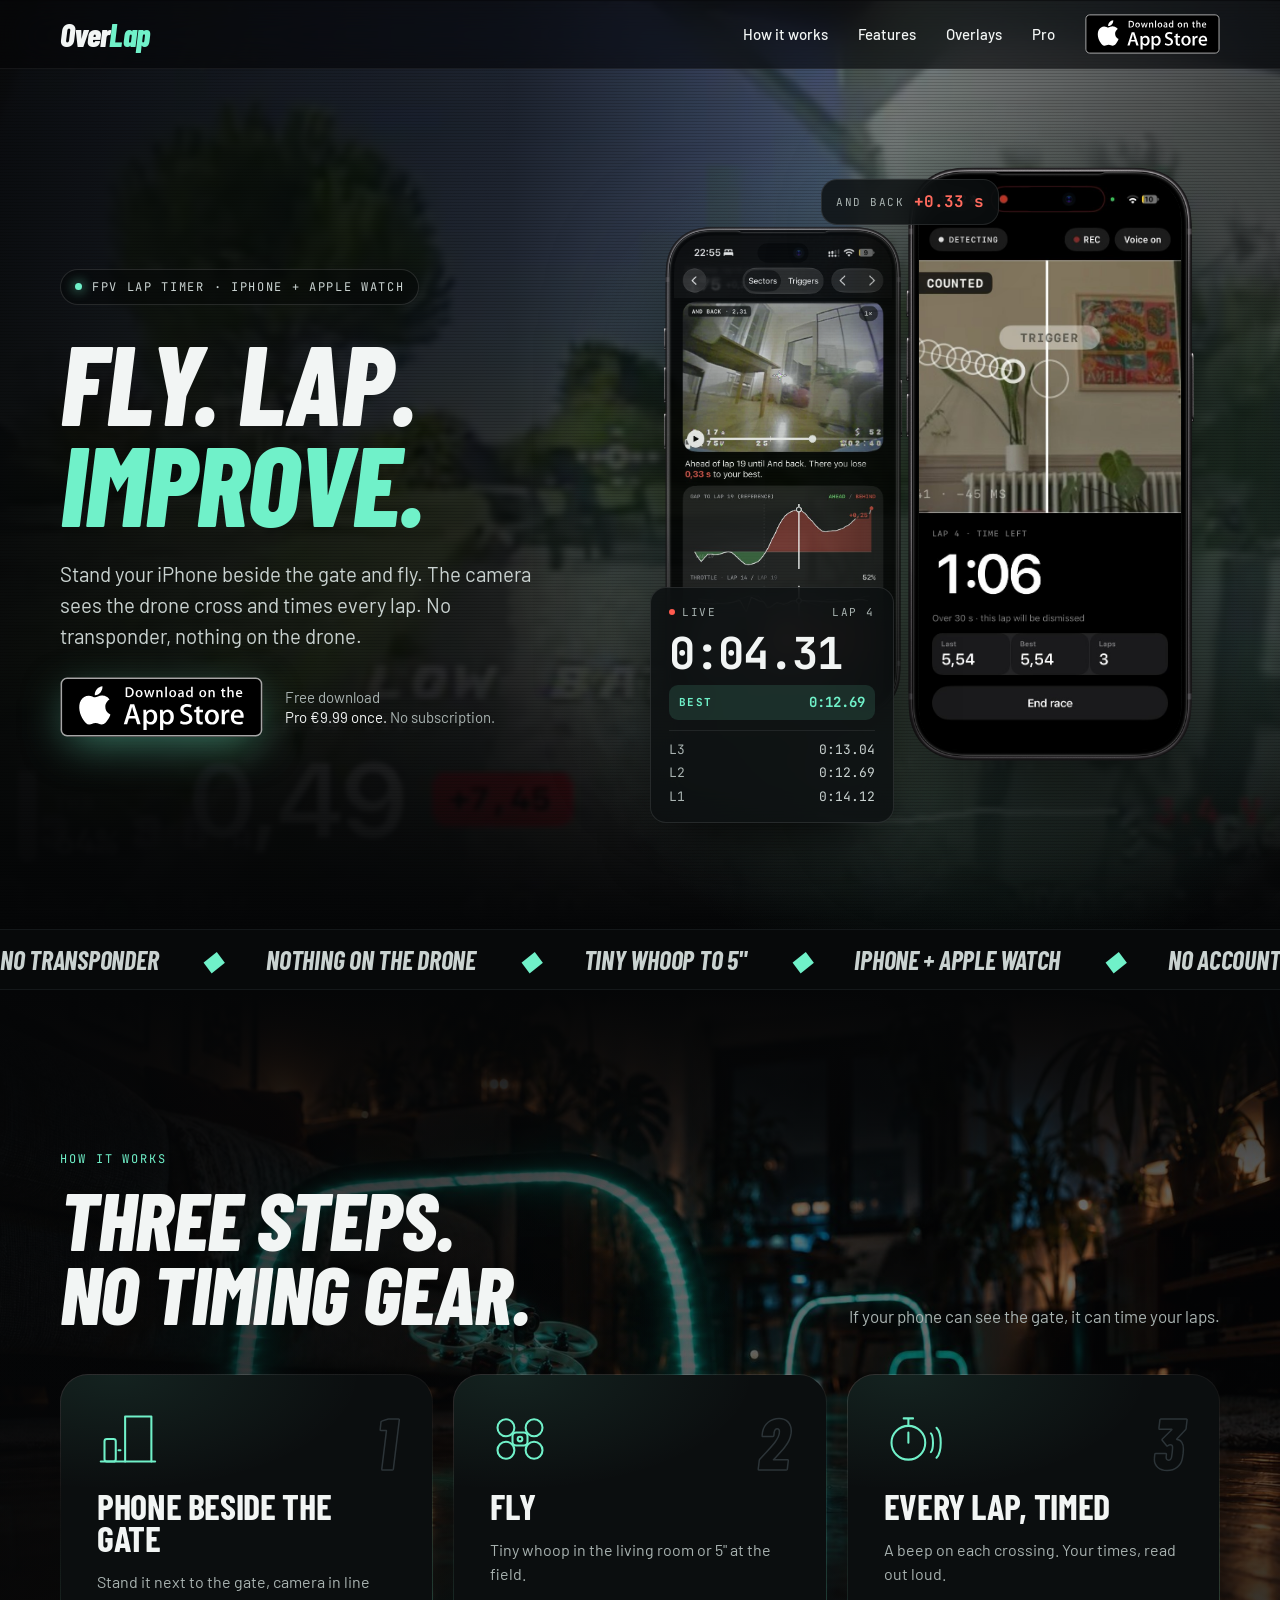
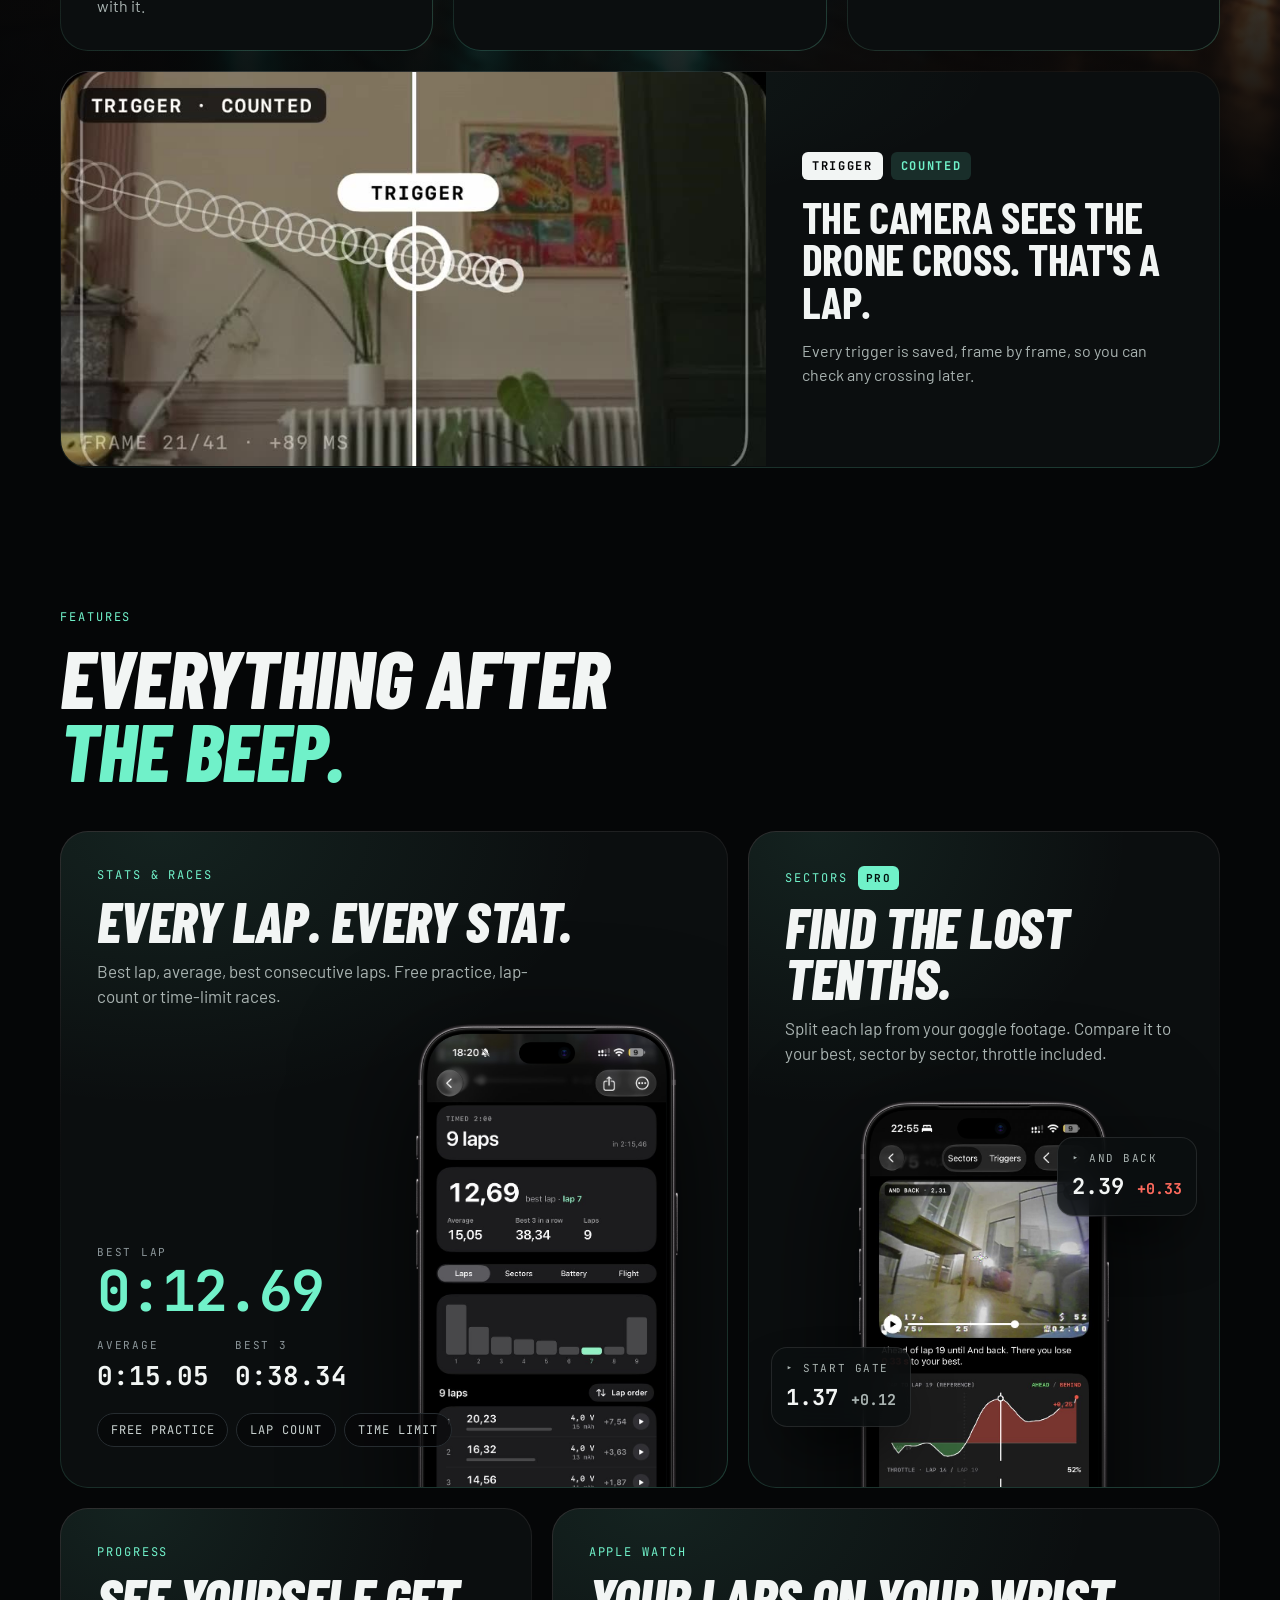
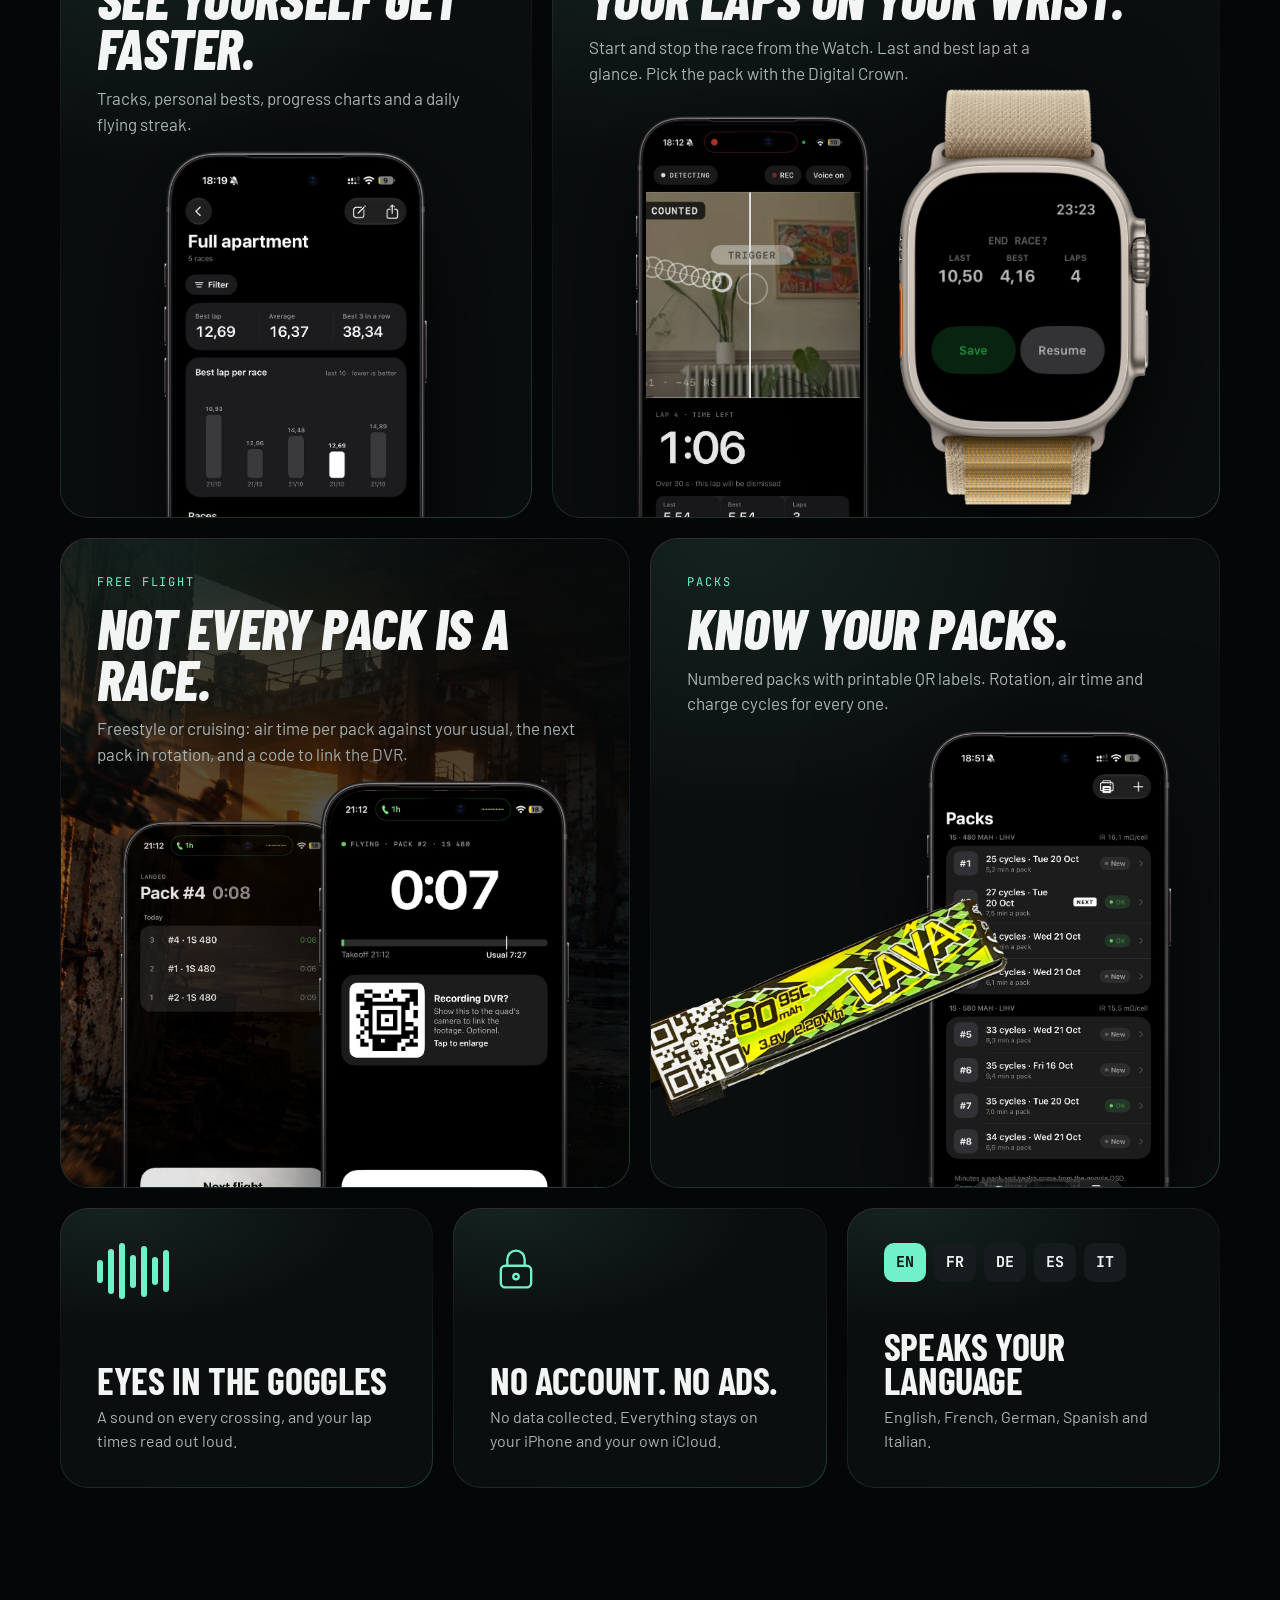
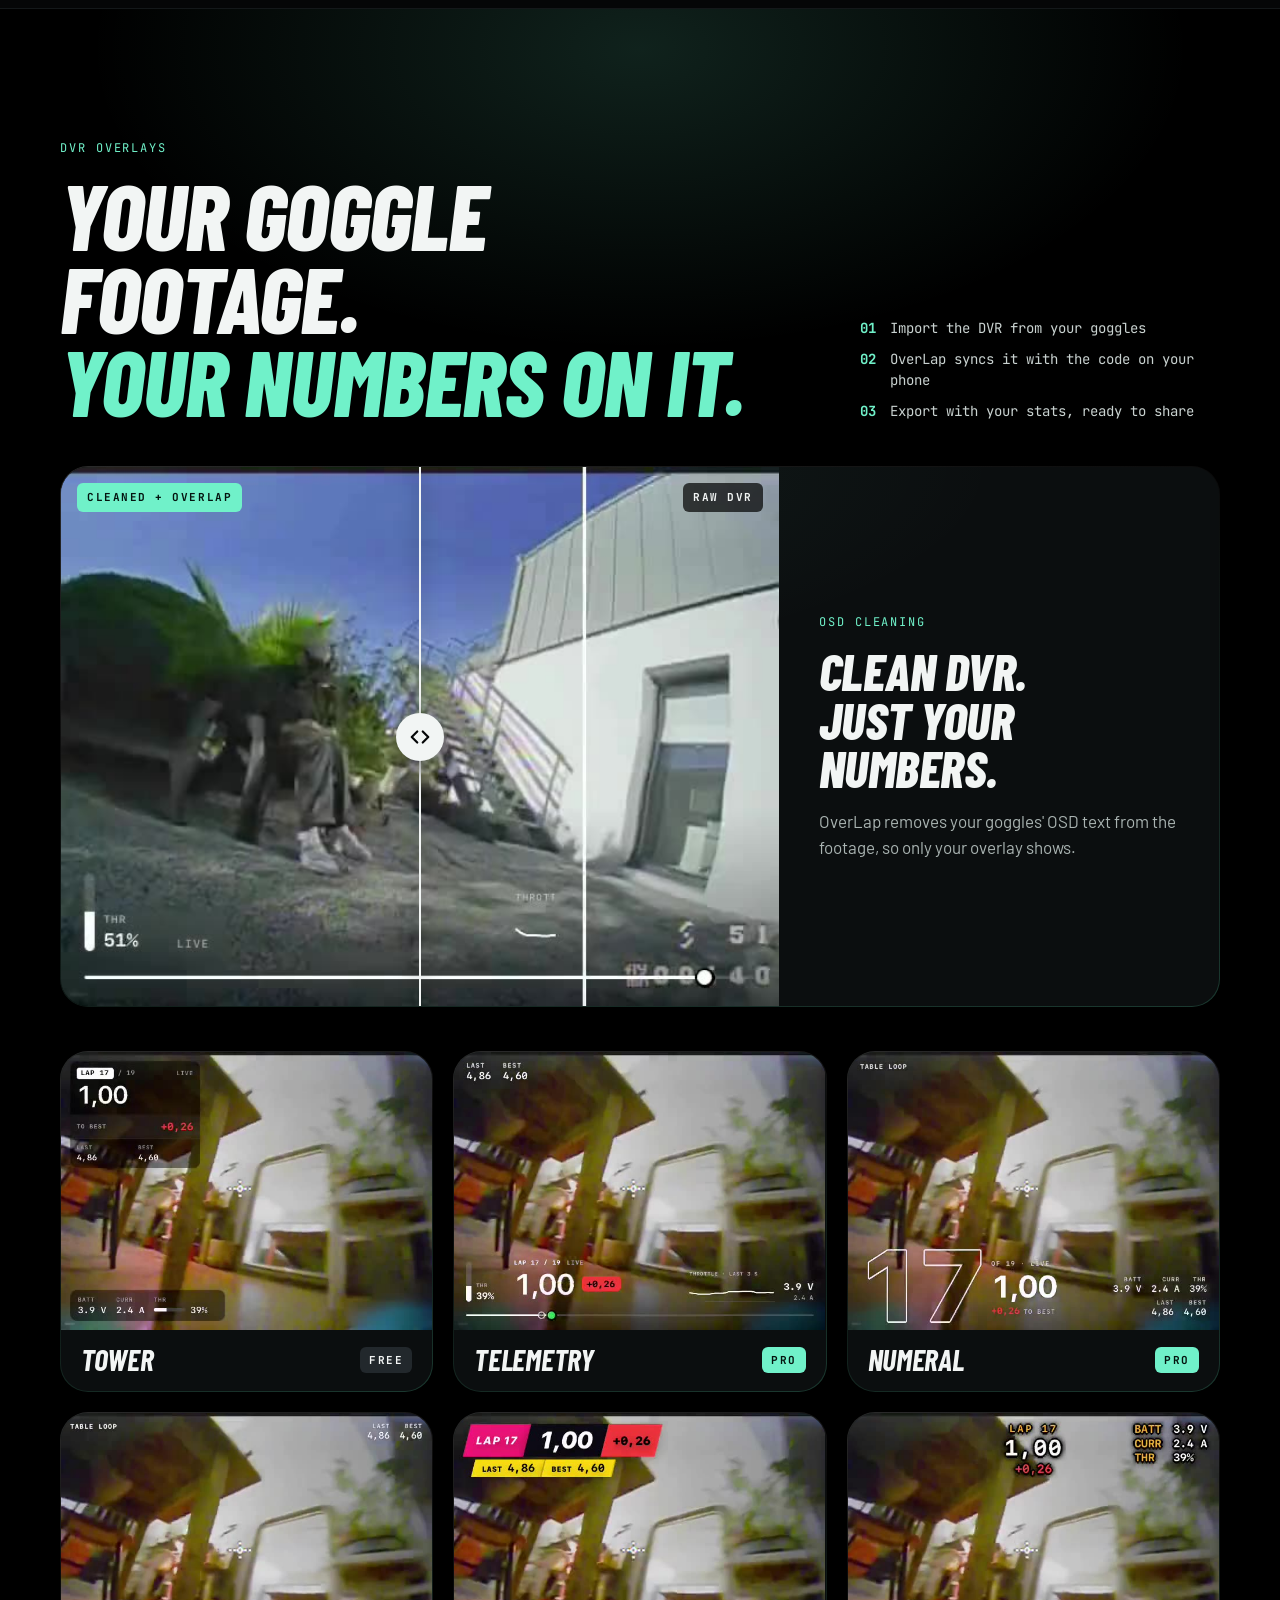
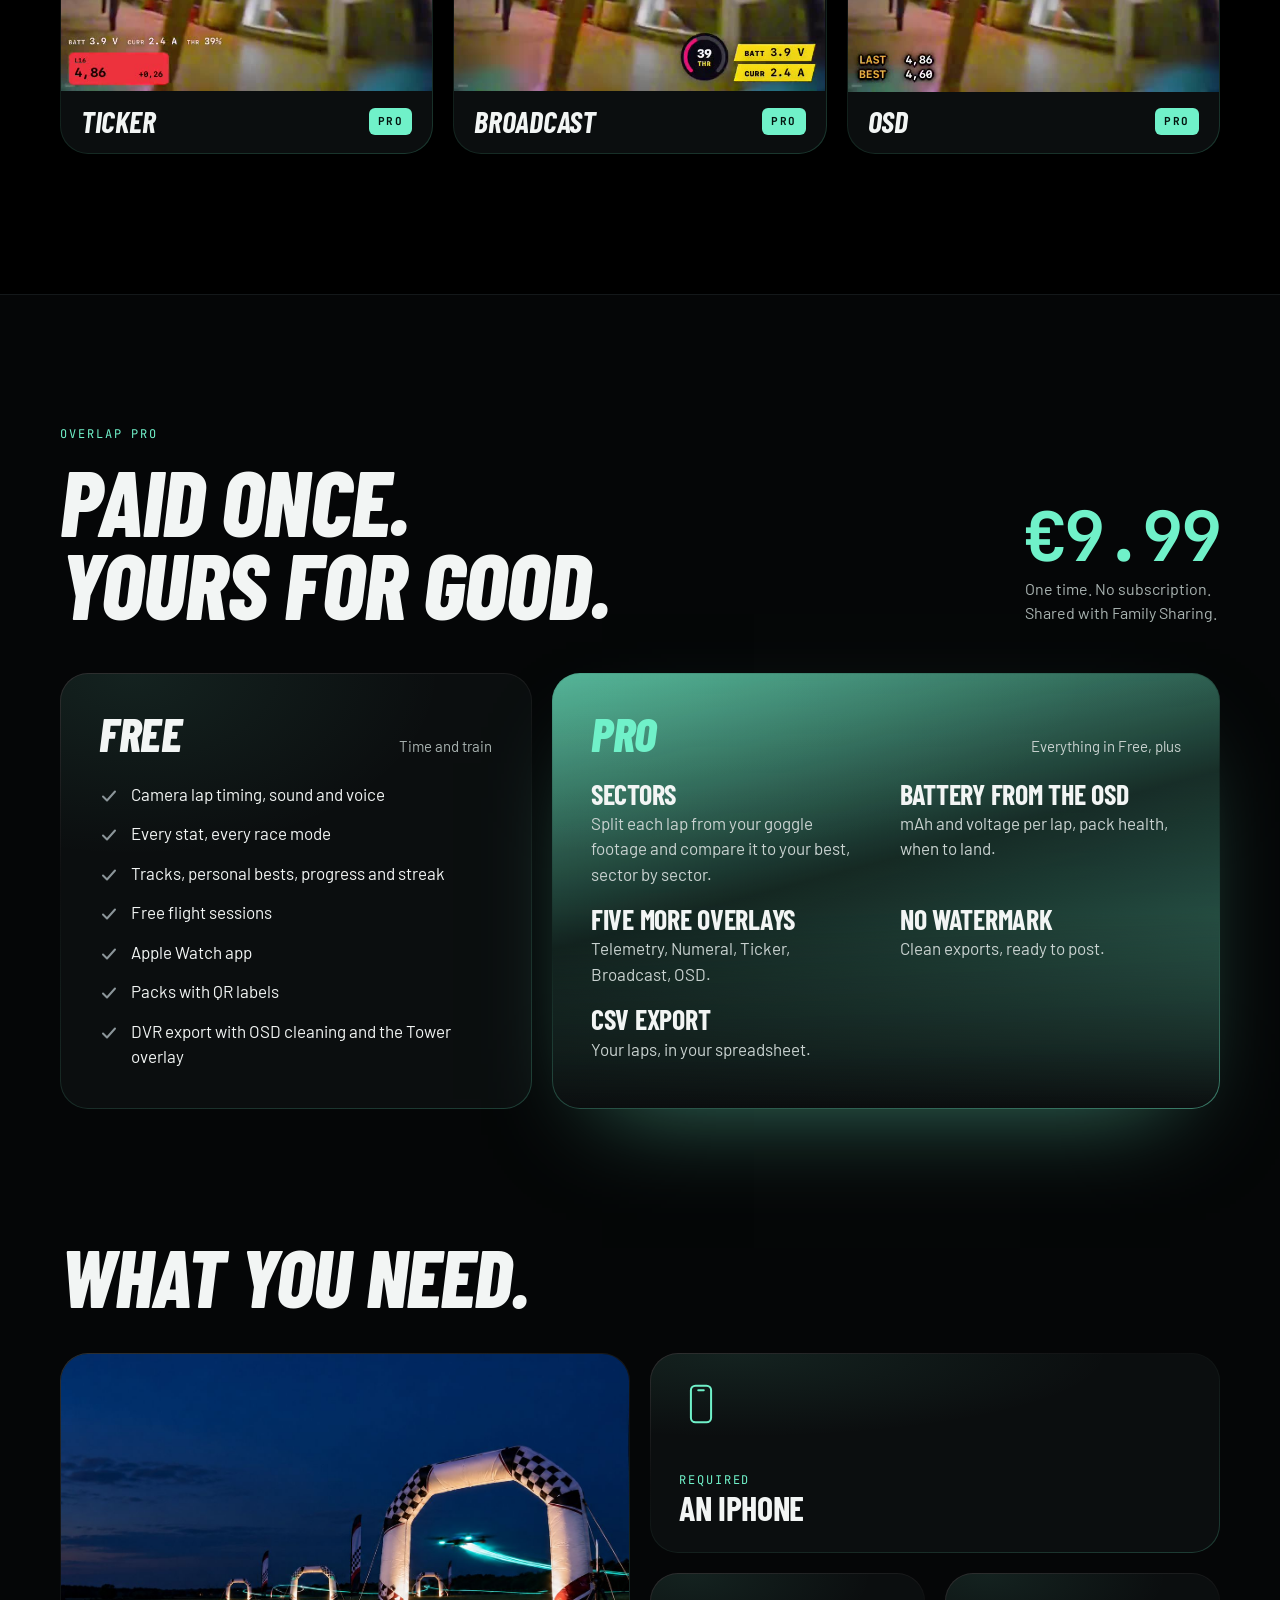
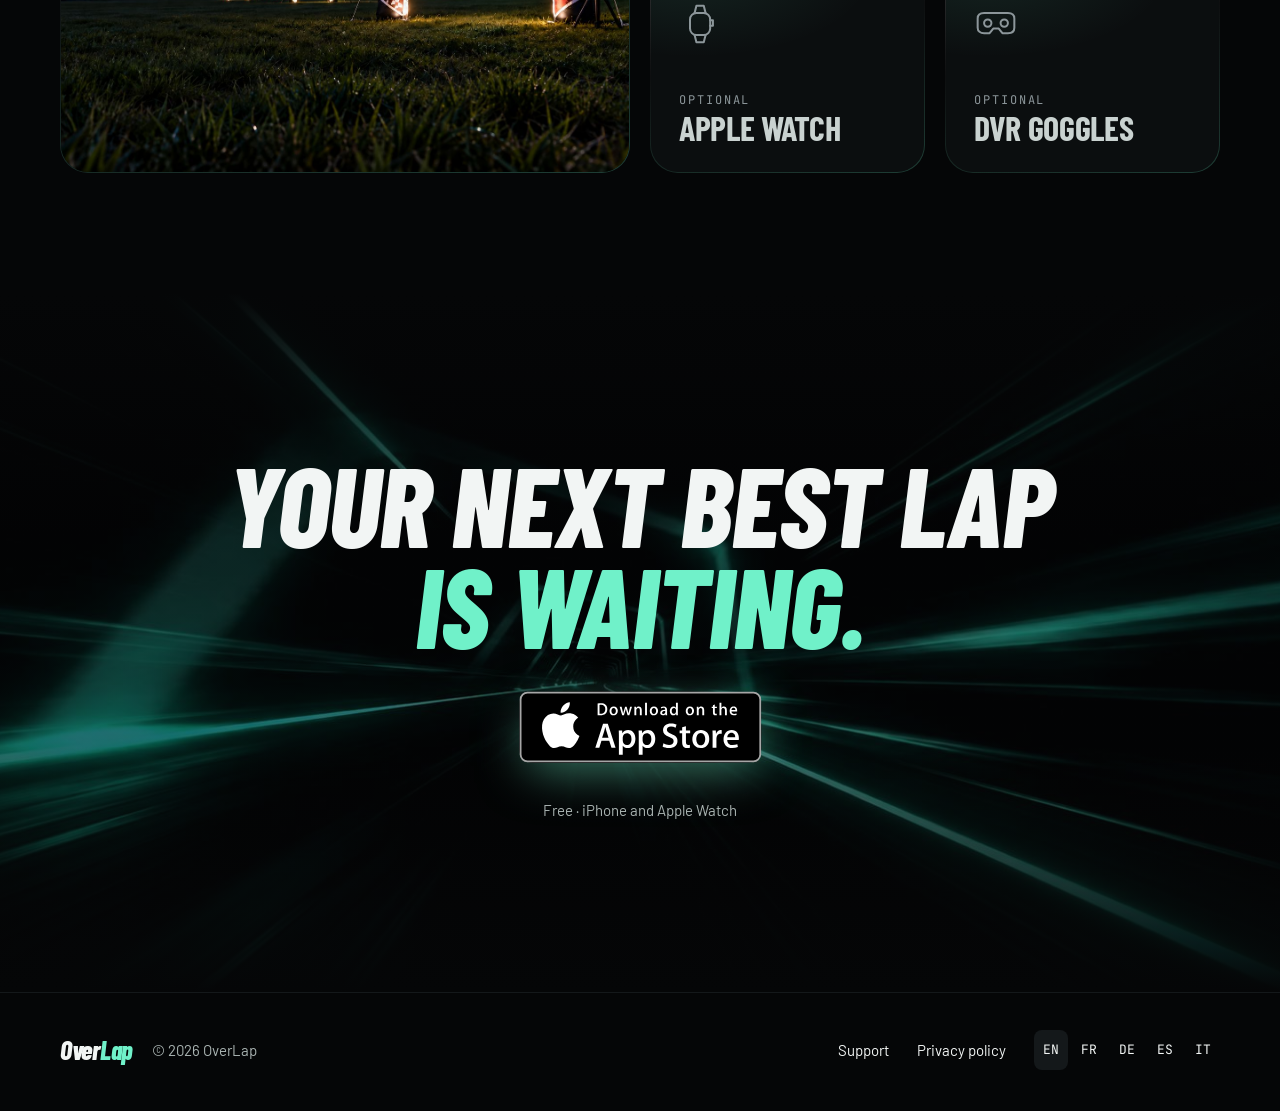
==== commit b902ad0b: "OSD cleaning: draggable before/after slider on the real clips Co-Authored-By: Claude Sonnet 5.5 <nor" ====
--- a/index.html
+++ b/index.html
@@ -47,6 +47,13 @@
 .float-card{position:absolute;z-index:5;background:rgba(12,15,16,.82);backdrop-filter:blur(16px);-webkit-backdrop-filter:blur(16px);border:1px solid rgba(255,255,255,.1);border-radius:16px;box-shadow:0 30px 60px -20px rgba(0,0,0,.9)}
 .pro-badge{font-family:'JetBrains Mono',ui-monospace,monospace;font-size:11px;font-weight:700;letter-spacing:.14em;padding:4px 8px;border-radius:6px;background:var(--accent);color:#04140F}
 
+.ba{position:absolute;inset:0;--p:50%;overflow:hidden;touch-action:pan-y}
+.ba video{position:absolute;inset:0;width:100%;height:100%;object-fit:cover;display:block}
+#ba-after{clip-path:inset(0 calc(100% - var(--p)) 0 0)}
+.ba-line{position:absolute;top:0;bottom:0;left:var(--p);width:2px;margin-left:-1px;background:#F2F5F4;box-shadow:0 0 18px rgba(0,0,0,.6);pointer-events:none}
+.ba-knob{position:absolute;top:50%;left:50%;width:48px;height:48px;margin:-24px 0 0 -24px;border-radius:50%;background:#F2F5F4;color:#050607;display:flex;align-items:center;justify-content:center;box-shadow:0 8px 30px rgba(0,0,0,.6)}
+.ba-range{position:absolute;inset:0;width:100%;height:100%;margin:0;opacity:0;cursor:ew-resize;-webkit-appearance:none;appearance:none}
+.ba-range:focus-visible~.ba-line .ba-knob{outline:3px solid var(--accent);outline-offset:3px}
 /* ── Motion ── */
 @keyframes bestFlashA{0%{background:#70F1C9;color:#04140F;transform:scale(1.06)}100%{background:rgba(112,241,201,.12);color:#70F1C9;transform:scale(1)}}
 @keyframes bestFlashB{0%{background:#70F1C9;color:#04140F;transform:scale(1.06)}100%{background:rgba(112,241,201,.12);color:#70F1C9;transform:scale(1)}}
@@ -458,9 +465,14 @@
 
         <figure class="tile reveal" style="margin: 0; flex-direction: row; flex-wrap: wrap; align-items: stretch">
           <div style="flex: 1.7 1 480px; min-width: 0; position: relative; aspect-ratio: 4/3; background: #000">
-            <video src="assets/osd-clean-wipe.mp4" poster="assets/osd-clean-wipe-poster.jpg" autoplay="" muted="" loop="" playsinline="" preload="none" aria-label="A divider sweeps across the footage: on the left the cleaned DVR with OverLap's overlay, on the right the raw DVR with the goggle OSD" style="display: block; width: 100%; height: 100%; object-fit: cover"></video>
-            <span class="mono" style="position: absolute; left: 16px; top: 16px; font-size: 11px; font-weight: 700; letter-spacing: .14em; padding: 6px 10px; border-radius: 6px; background: var(--accent); color: #04140F">CLEANED + OVERLAP</span>
-            <span class="mono" style="position: absolute; right: 16px; top: 16px; font-size: 11px; font-weight: 700; letter-spacing: .14em; padding: 6px 10px; border-radius: 6px; background: rgba(0,0,0,.7); color: #F2F5F4">RAW DVR</span>
+            <div class="ba" id="ba">
+              <video id="ba-before" src="assets/osd-before.mp4" poster="assets/osd-clean-wipe-poster.jpg" autoplay muted loop playsinline preload="auto" aria-label="Raw goggle DVR with the OSD text"></video>
+              <video id="ba-after" src="assets/osd-after.mp4" poster="assets/osd-clean-wipe-poster.jpg" autoplay muted loop playsinline preload="auto" aria-label="The same footage cleaned, with OverLap's overlay"></video>
+              <div class="ba-line" aria-hidden="true"><span class="ba-knob"><svg width="22" height="22" viewBox="0 0 24 24" fill="none" stroke="currentColor" stroke-width="2.4" stroke-linecap="round" stroke-linejoin="round"><path d="M9 6l-6 6 6 6M15 6l6 6-6 6"/></svg></span></div>
+              <input class="ba-range" id="ba-range" type="range" min="0" max="100" step="0.1" value="50" aria-label="Compare cleaned and raw DVR">
+              <span class="mono" style="position: absolute; left: 16px; top: 16px; font-size: 11px; font-weight: 700; letter-spacing: .14em; padding: 6px 10px; border-radius: 6px; background: var(--accent); color: #04140F; pointer-events: none">CLEANED + OVERLAP</span>
+              <span class="mono" style="position: absolute; right: 16px; top: 16px; font-size: 11px; font-weight: 700; letter-spacing: .14em; padding: 6px 10px; border-radius: 6px; background: rgba(0,0,0,.7); color: #F2F5F4; pointer-events: none">RAW DVR</span>
+            </div>
           </div>
           <figcaption style="flex: 1 1 300px; min-width: 0; display: flex; flex-direction: column; justify-content: center; gap: 16px; padding: 40px">
             <div class="kicker">OSD cleaning</div>
@@ -643,6 +655,17 @@
     </div>
   </div>
 </div>
+<script>
+(function(){
+  var ba=document.getElementById('ba');if(!ba)return;
+  var r=document.getElementById('ba-range'),a=document.getElementById('ba-after'),b=document.getElementById('ba-before');
+  var set=function(){ba.style.setProperty('--p',r.value+'%')};
+  r.addEventListener('input',set);set();
+  function sync(){if(!a.paused&&!b.paused&&Math.abs(a.currentTime-b.currentTime)>0.08)a.currentTime=b.currentTime;requestAnimationFrame(sync)}
+  b.addEventListener('seeked',function(){a.currentTime=b.currentTime});
+  requestAnimationFrame(sync);
+})();
+</script>
 <script>
 (function(){
   if (matchMedia('(prefers-reduced-motion: reduce)').matches) return;
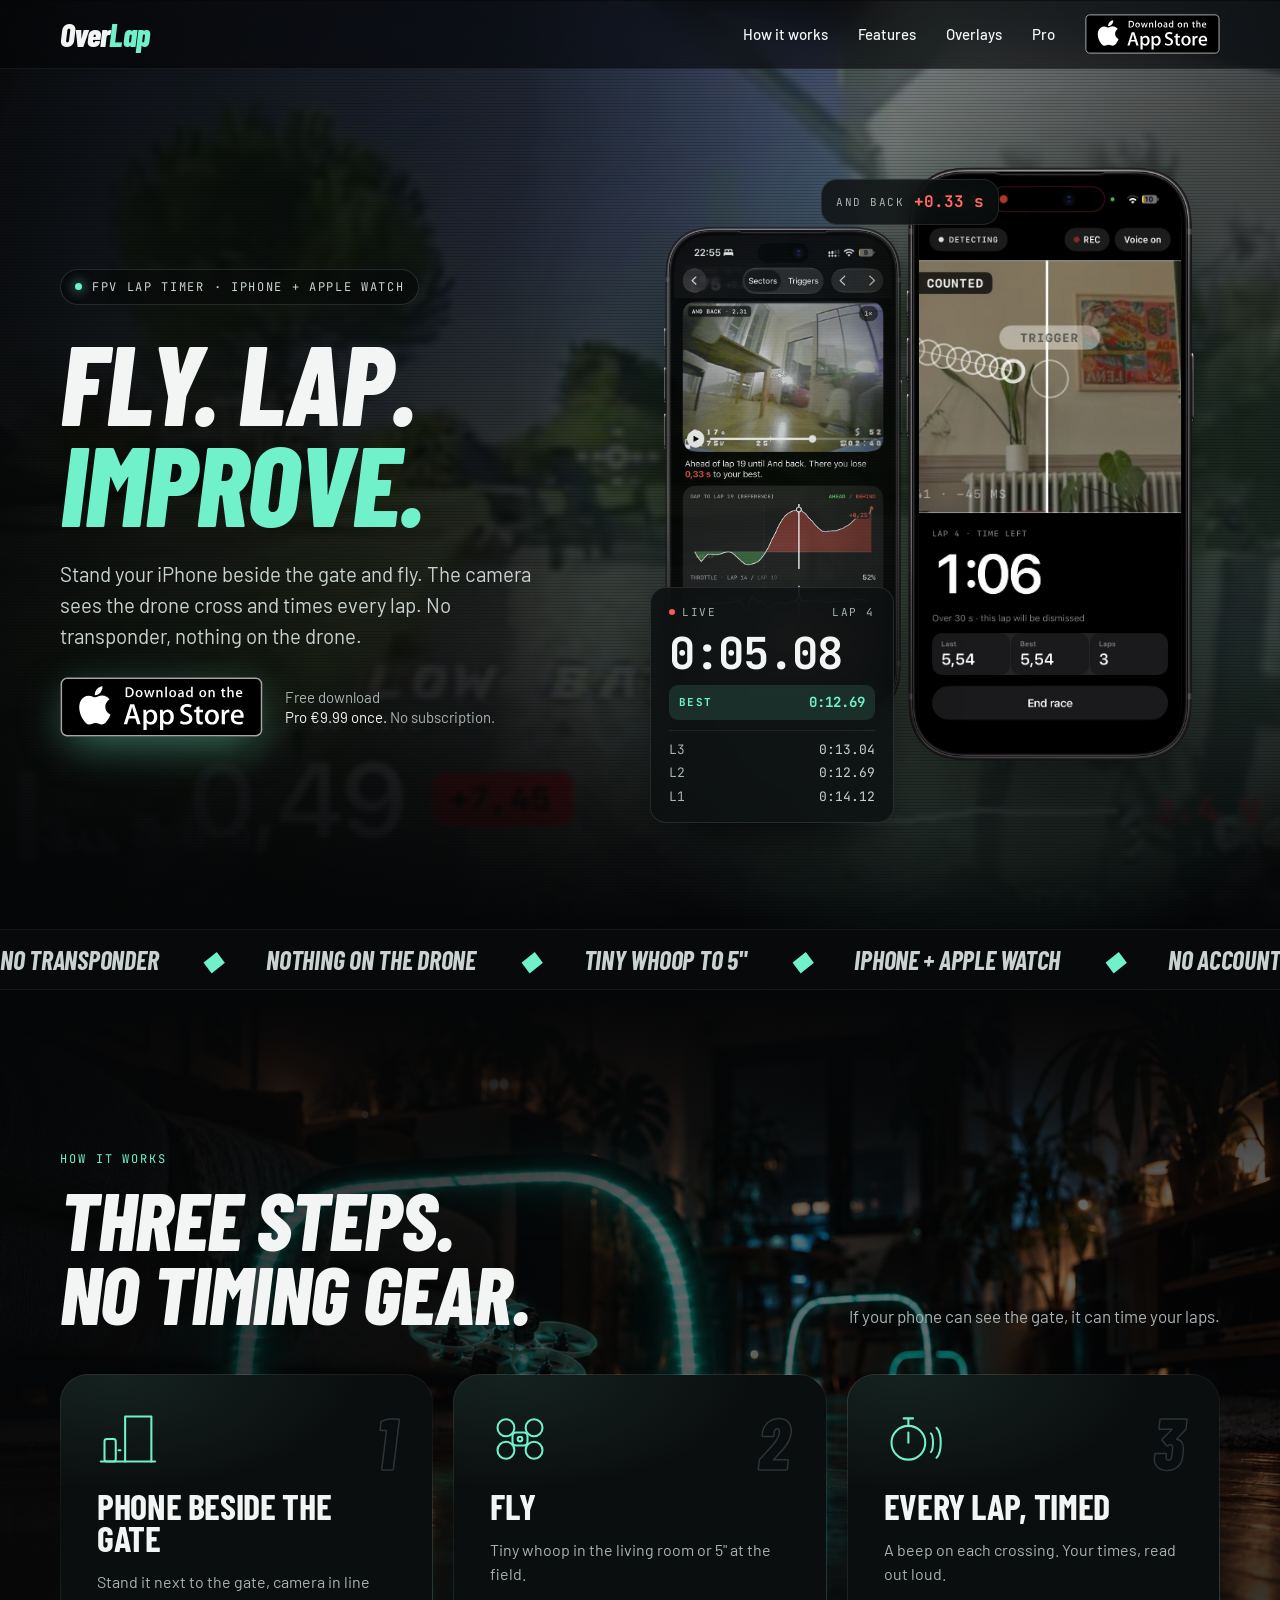
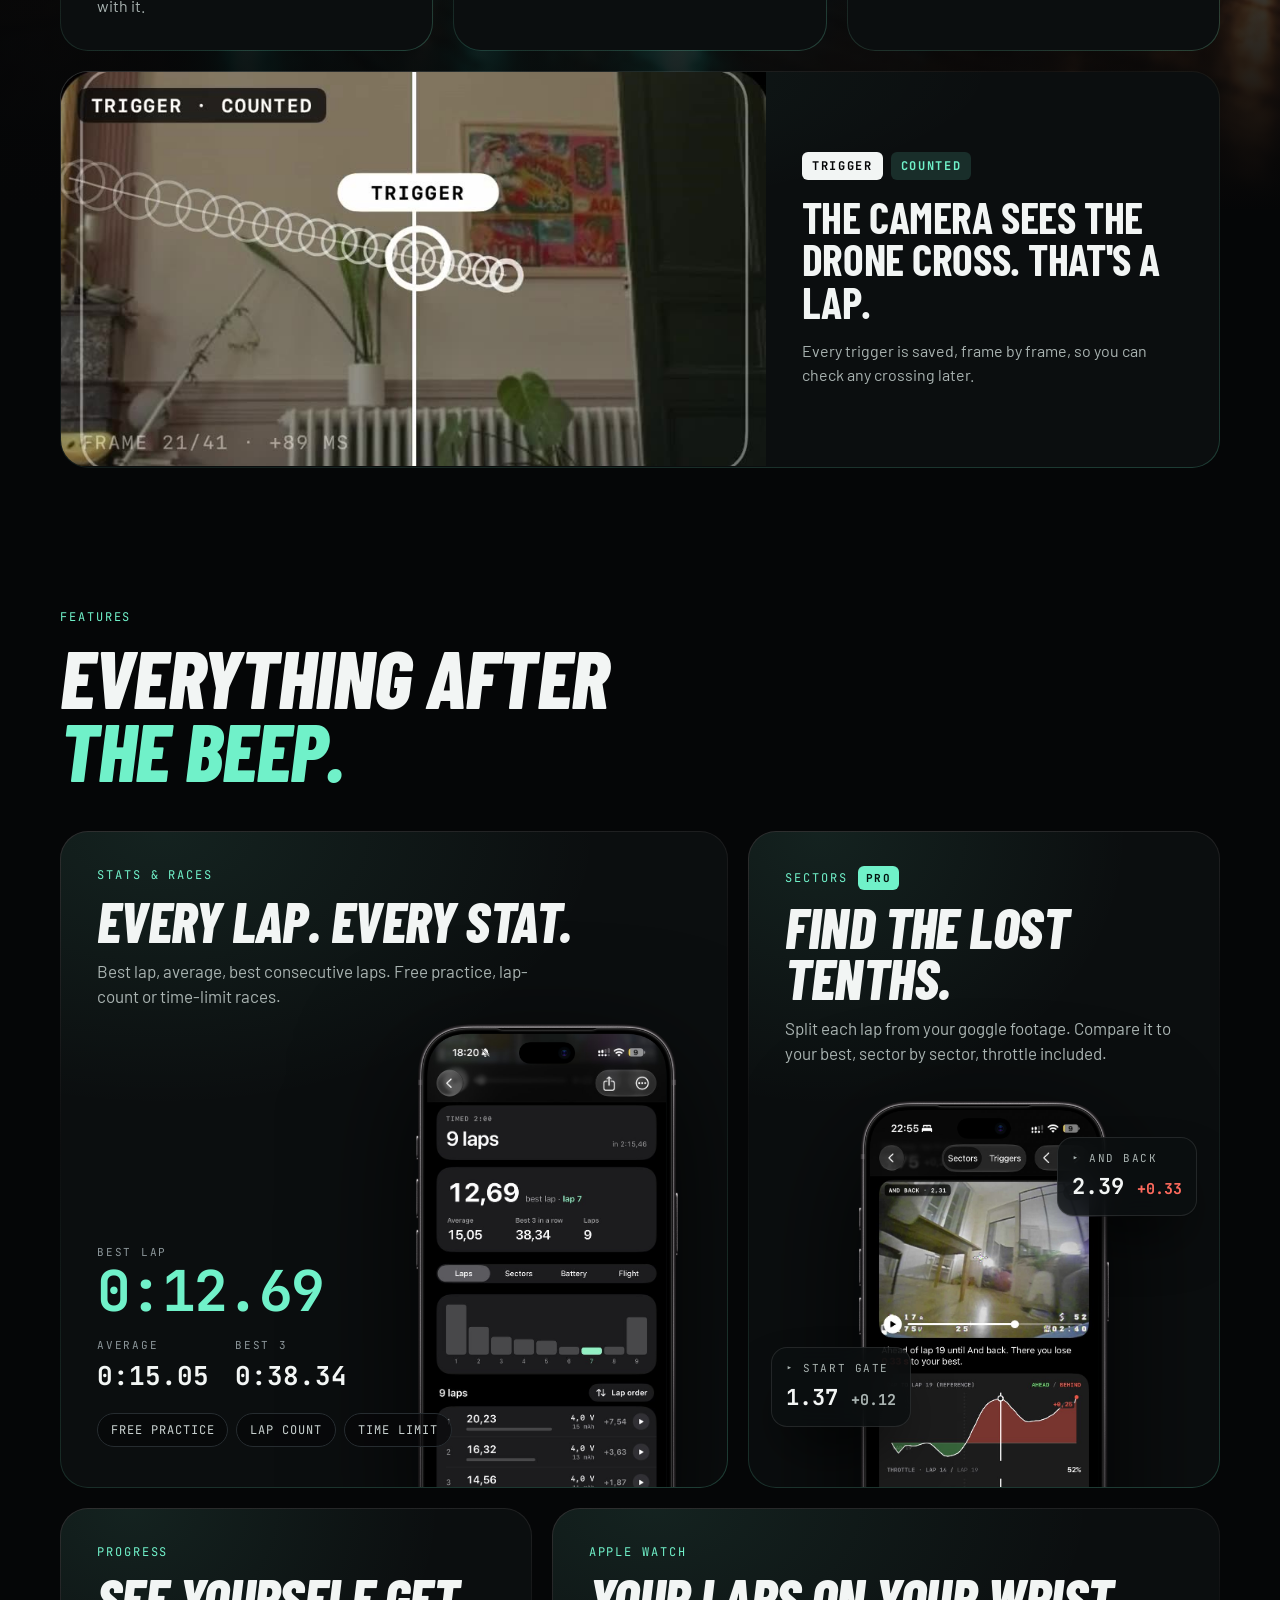
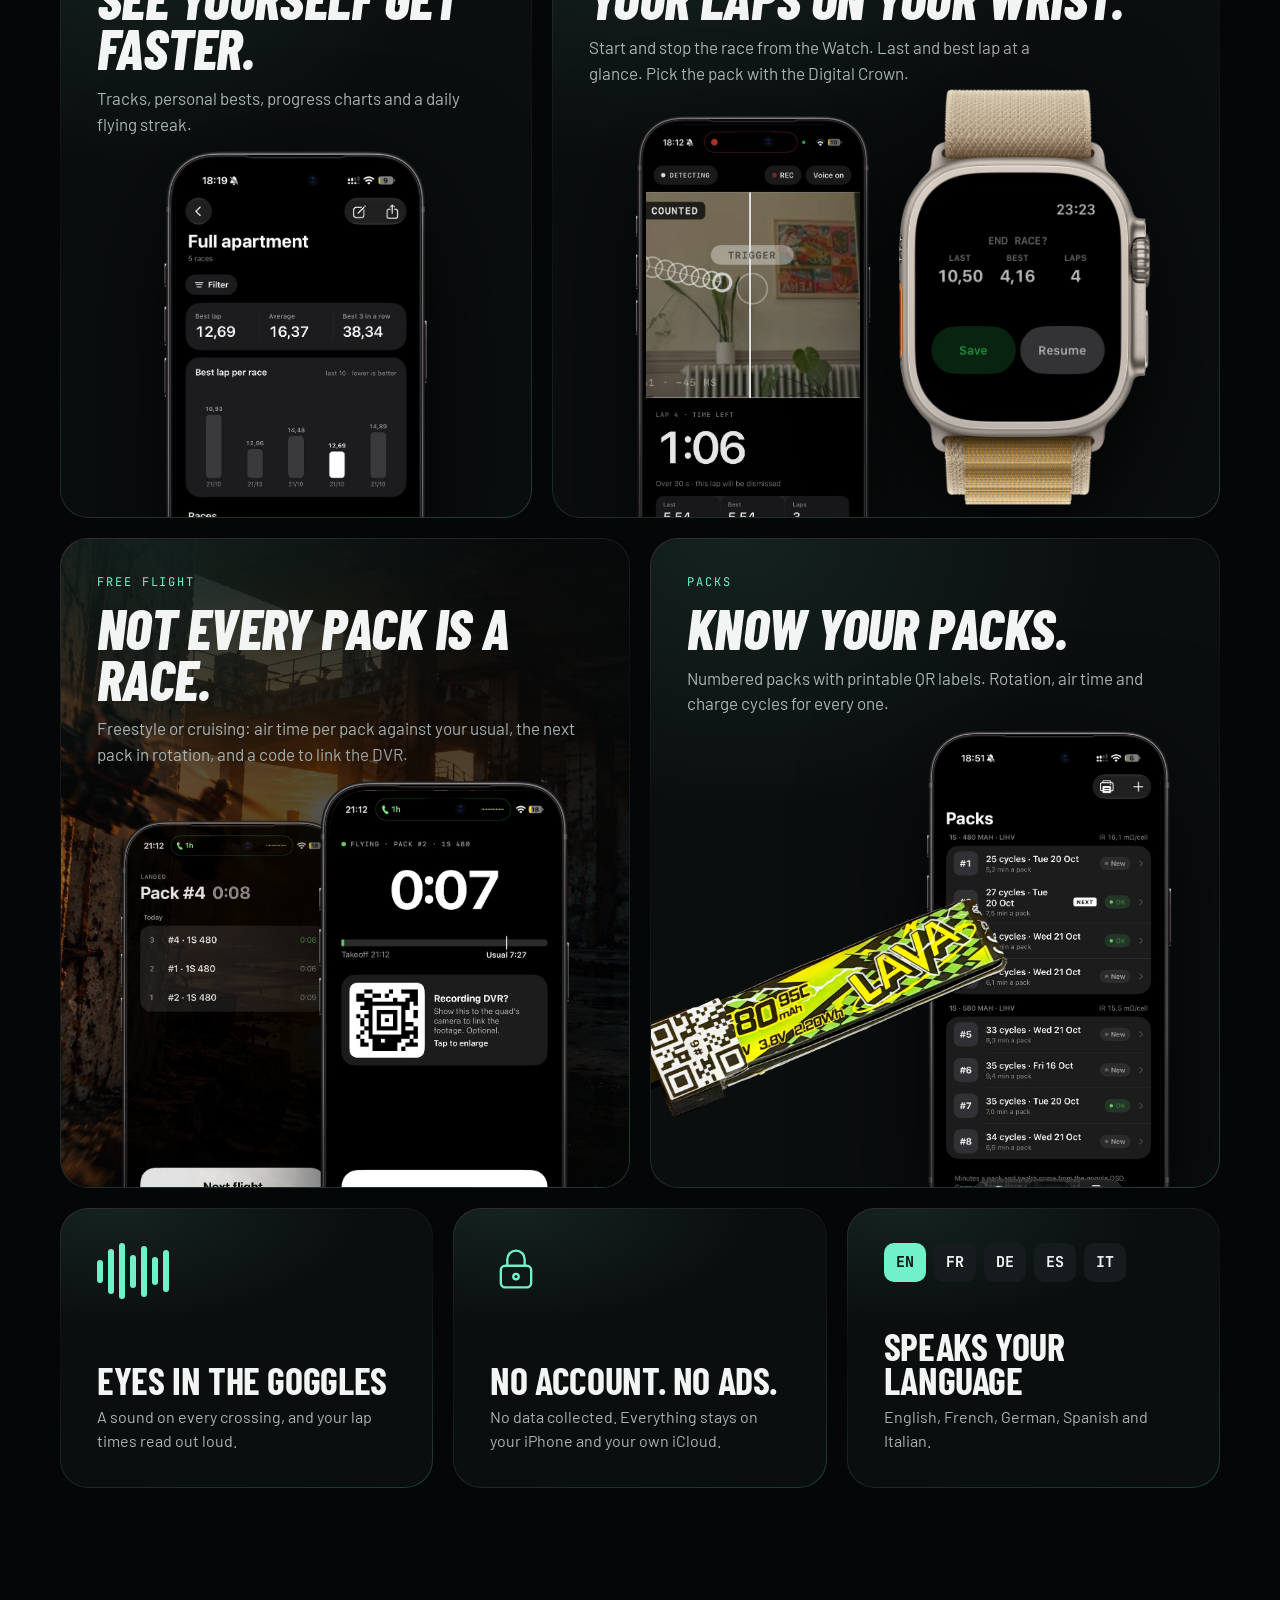
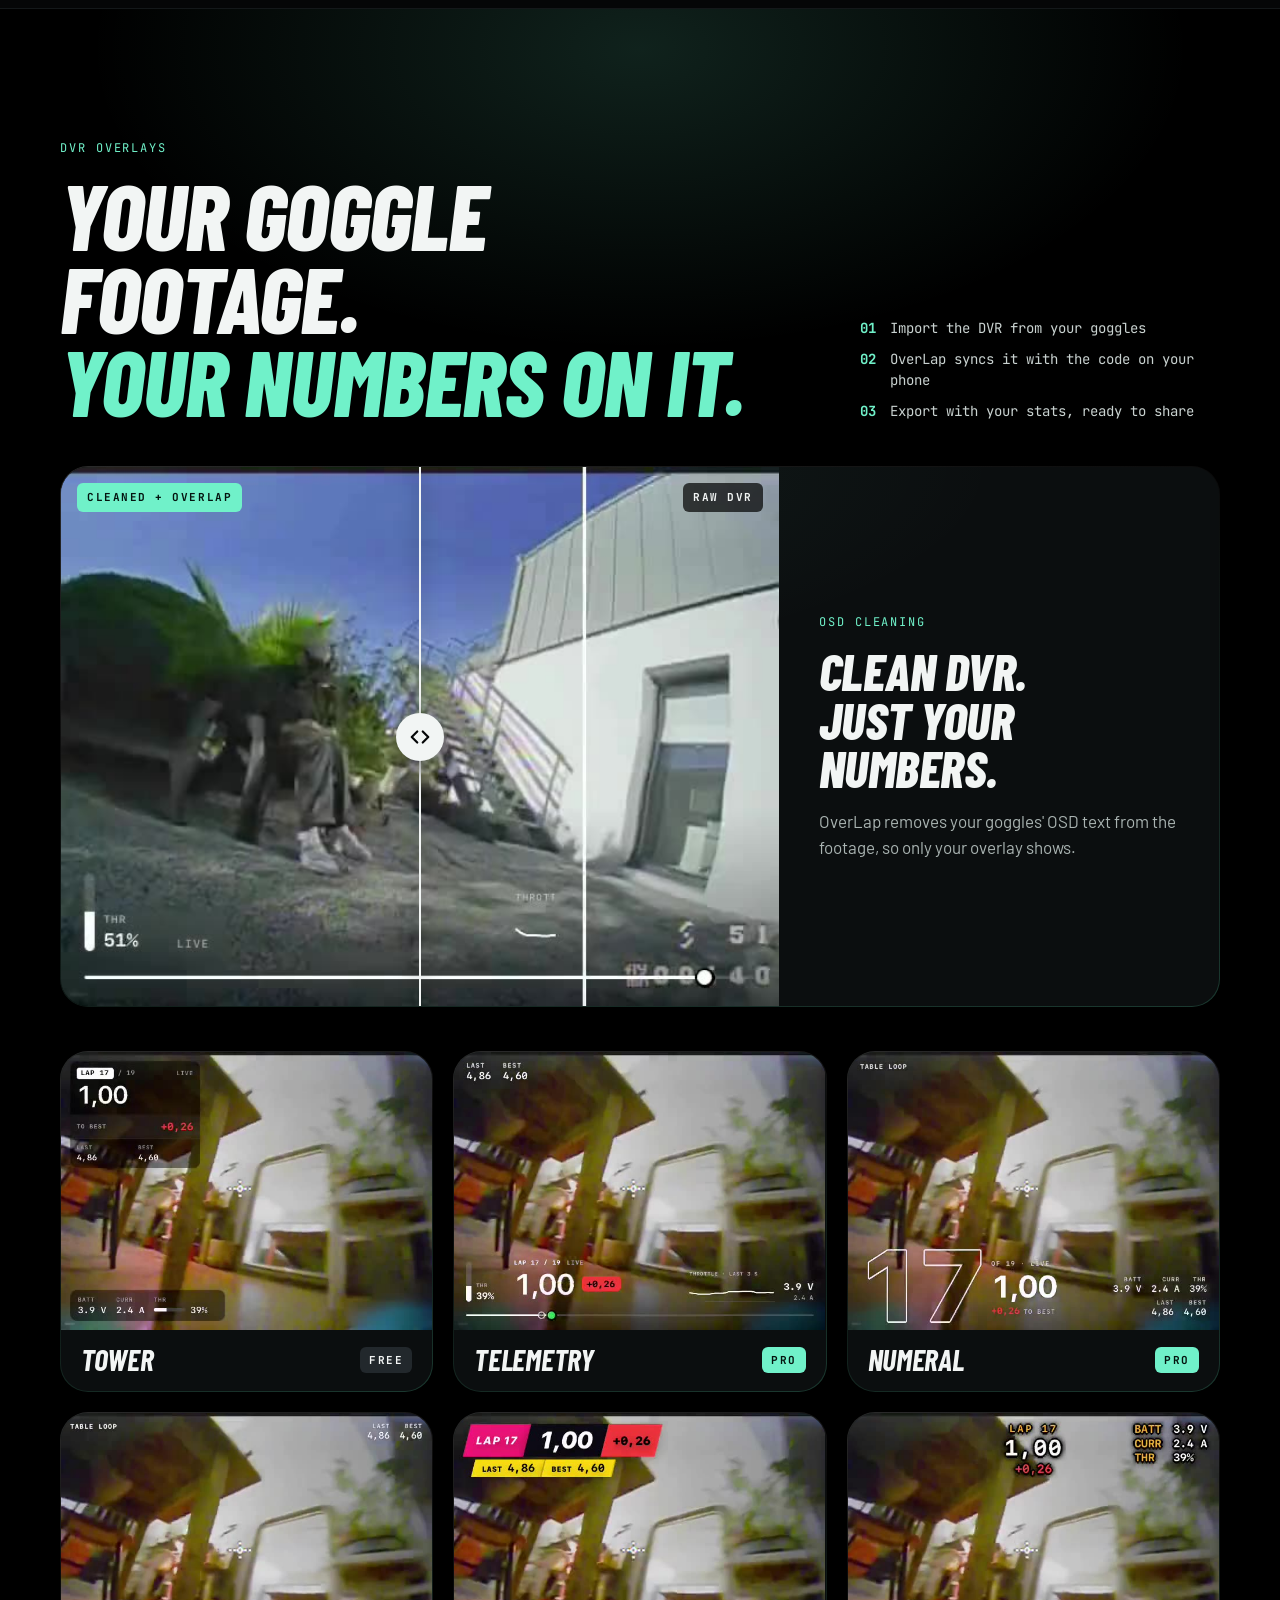
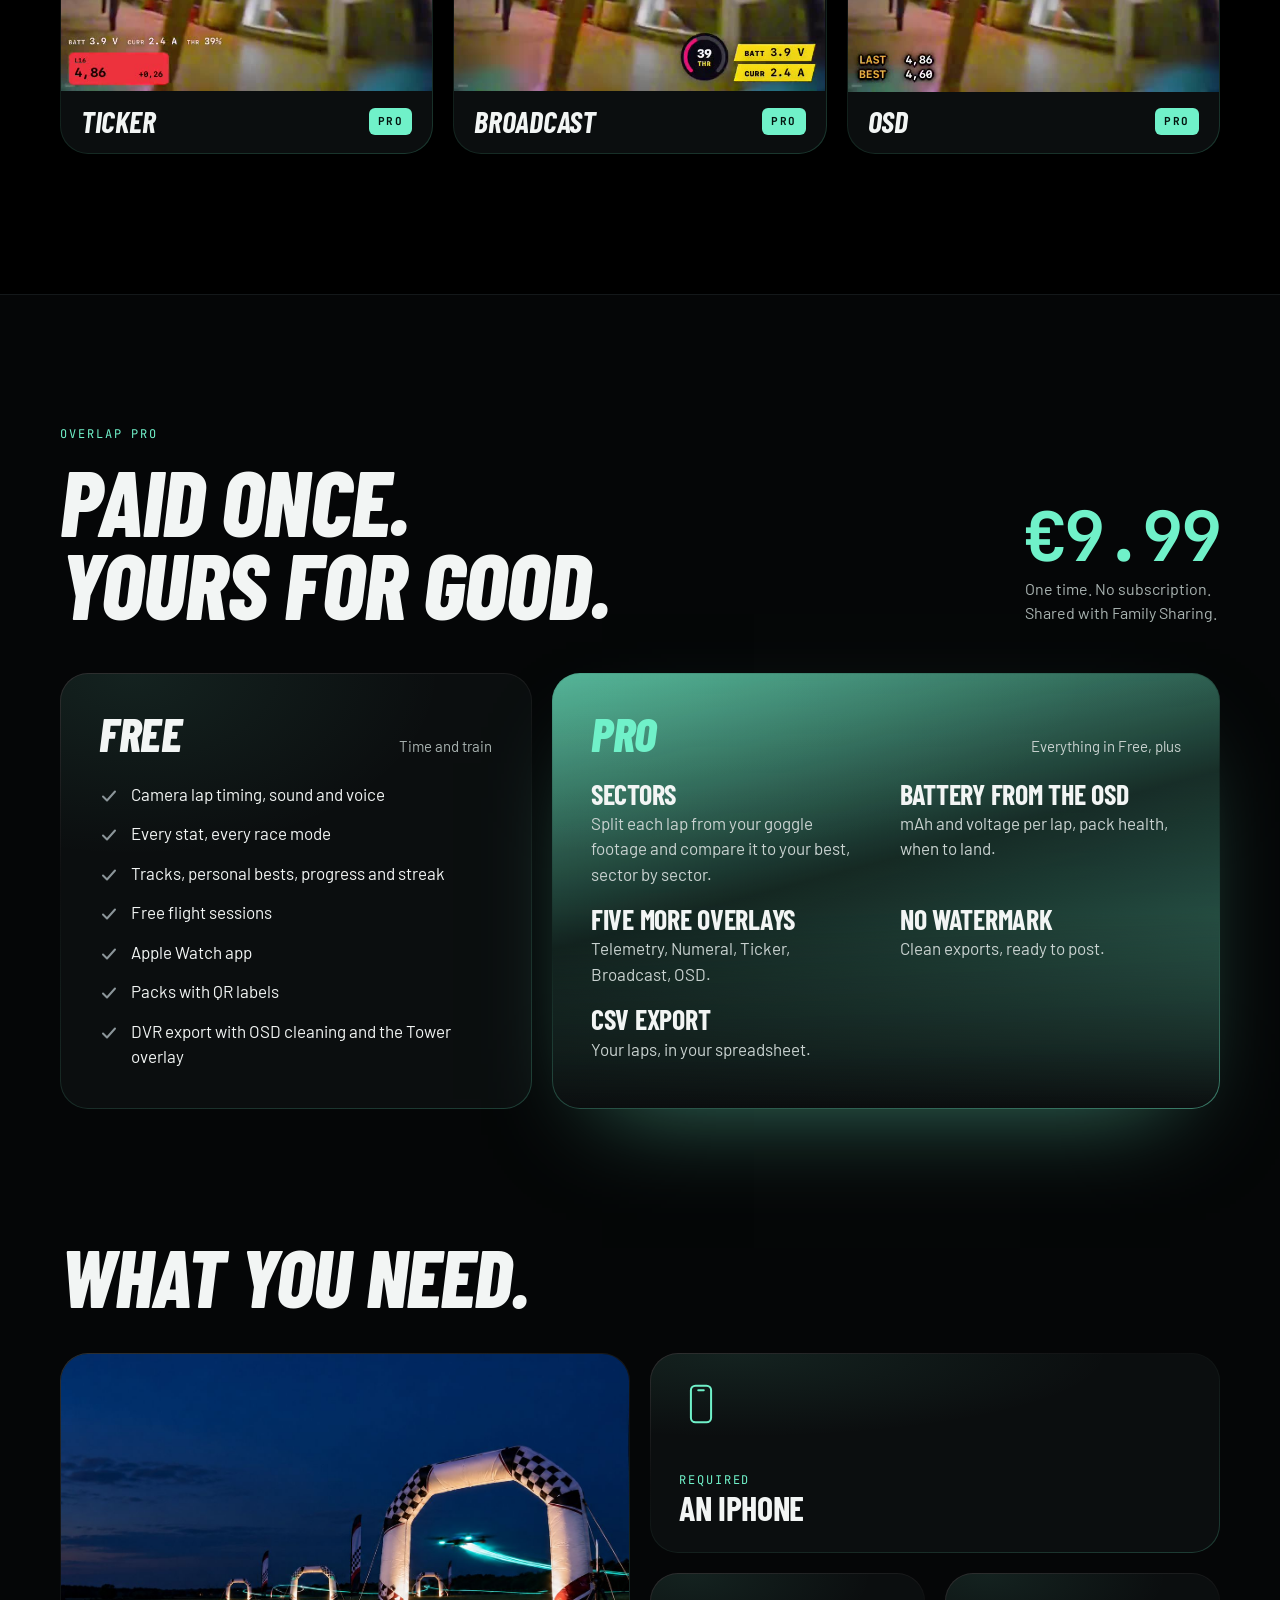
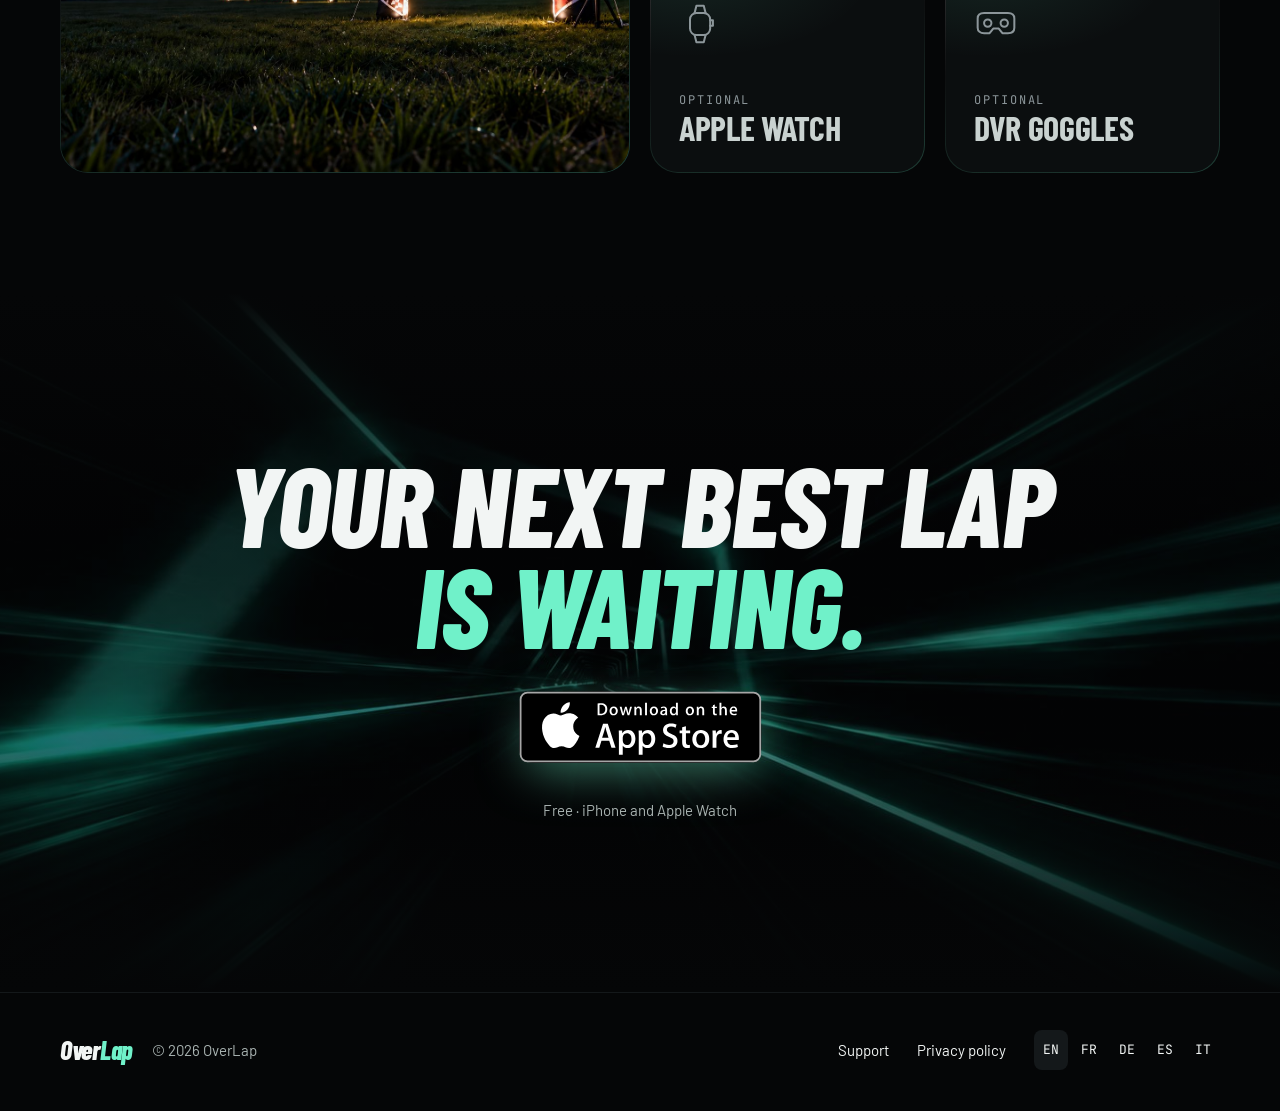
==== commit d69df6e4: "Set App Store URL Co-Authored-By: Claude Sonnet 5.5 <noreply@anthropic.com>" ====
--- a/index.html
+++ b/index.html
@@ -106,7 +106,7 @@
         <a href="#features">Features</a>
         <a href="#overlays">Overlays</a>
         <a href="#pro">Pro</a>
-        <a href="https://apps.apple.com/app/overlap-lap-timer/idXXXXXXXXXX" aria-label="Download OverLap on the App Store" style="display: block; line-height: 0"><img src="assets/app-store-badge.svg" alt="Download on the App Store" style="height: 40px; width: auto"></a>
+        <a href="https://apps.apple.com/app/id6822360225" aria-label="Download OverLap on the App Store" style="display: block; line-height: 0"><img src="assets/app-store-badge.svg" alt="Download on the App Store" style="height: 40px; width: auto"></a>
       </div>
     </div>
   </nav>
@@ -128,7 +128,7 @@
         <h1 class="display" style="margin: 0; font-size: clamp(62px, 8.8cqi, 138px); font-weight: 800; font-style: italic; text-wrap: balance">Fly. Lap. <span style="color: var(--accent)">Improve.</span></h1>
         <p style="margin: 0; font-size: clamp(18px, 1.6cqi, 21px); color: #C9D2D0; max-width: 500px; text-wrap: pretty">Stand your iPhone beside the gate and fly. The camera sees the drone cross and times every lap. No transponder, nothing on the drone.</p>
         <div style="display: flex; flex-wrap: wrap; align-items: center; gap: 16px 22px">
-          <a href="https://apps.apple.com/app/overlap-lap-timer/idXXXXXXXXXX" aria-label="Download OverLap on the App Store" style="display: block; line-height: 0; border-radius: 12px; box-shadow: 0 12px 44px -8px rgba(112,241,201,.5)"><img src="assets/app-store-badge.svg" alt="Download on the App Store" style="height: 60px; width: auto; display: block"></a>
+          <a href="https://apps.apple.com/app/id6822360225" aria-label="Download OverLap on the App Store" style="display: block; line-height: 0; border-radius: 12px; box-shadow: 0 12px 44px -8px rgba(112,241,201,.5)"><img src="assets/app-store-badge.svg" alt="Download on the App Store" style="height: 60px; width: auto; display: block"></a>
           <div style="font-size: 15px; color: #A9B3B1; line-height: 1.35">Free download<br><span style="color: #F2F5F4">Pro €9.99 once.</span> No subscription.</div>
         </div>
       </div>
@@ -619,7 +619,7 @@
       <div aria-hidden="true" style="position: absolute; inset: 0; z-index: -1; background: linear-gradient(180deg, #050607 0%, rgba(5,6,7,.5) 35%, rgba(5,6,7,.5) 65%, #050607 100%)"></div>
       <div class="wrap reveal" style="display: flex; flex-direction: column; align-items: center; gap: 36px">
         <h2 id="final-title" class="display" style="margin: 0; font-size: clamp(58px, 8.8cqi, 138px); font-weight: 800; font-style: italic; text-wrap: balance">Your next best lap<br><span style="color: var(--accent)">is waiting.</span></h2>
-        <a href="https://apps.apple.com/app/overlap-lap-timer/idXXXXXXXXXX" aria-label="Download OverLap on the App Store" style="display: block; line-height: 0; border-radius: 14px; box-shadow: 0 14px 50px -10px rgba(112,241,201,.55)"><img src="assets/app-store-badge.svg" alt="Download on the App Store" style="height: 72px; width: auto; display: block"></a>
+        <a href="https://apps.apple.com/app/id6822360225" aria-label="Download OverLap on the App Store" style="display: block; line-height: 0; border-radius: 14px; box-shadow: 0 14px 50px -10px rgba(112,241,201,.55)"><img src="assets/app-store-badge.svg" alt="Download on the App Store" style="height: 72px; width: auto; display: block"></a>
         <div style="font-size: 15px; color: #A9B3B1">Free · iPhone and Apple Watch</div>
       </div>
     </section>
@@ -651,7 +651,7 @@
         <span class="display" style="font-size: 22px; font-weight: 800; font-style: italic; text-transform: none">Over<span style="color: var(--accent)">Lap</span></span>
         <span style="font-size: 13px; color: #A9B3B1">Free · FPV lap timer</span>
       </div>
-      <a href="https://apps.apple.com/app/overlap-lap-timer/idXXXXXXXXXX" aria-label="Download OverLap on the App Store" style="display: block; line-height: 0"><img src="assets/app-store-badge.svg" alt="Download on the App Store" style="height: 44px; width: auto"></a>
+      <a href="https://apps.apple.com/app/id6822360225" aria-label="Download OverLap on the App Store" style="display: block; line-height: 0"><img src="assets/app-store-badge.svg" alt="Download on the App Store" style="height: 44px; width: auto"></a>
     </div>
   </div>
 </div>
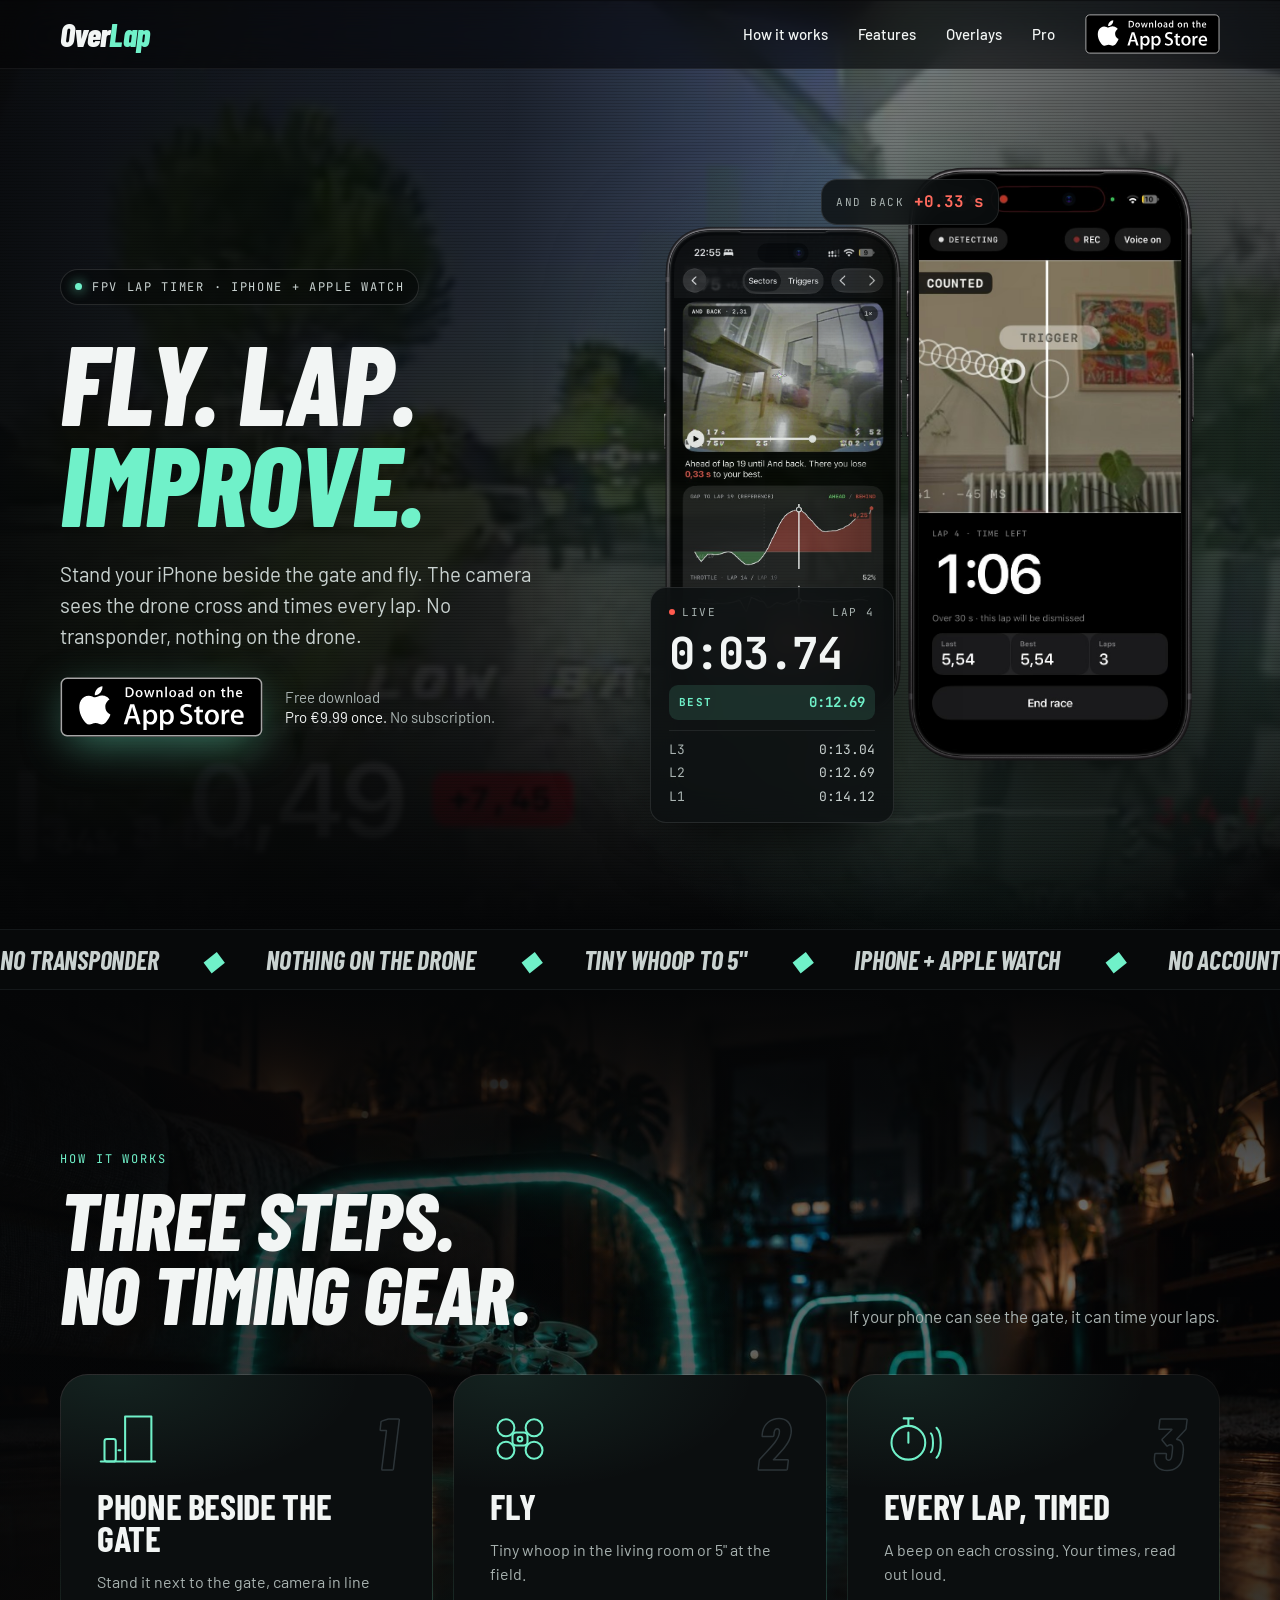
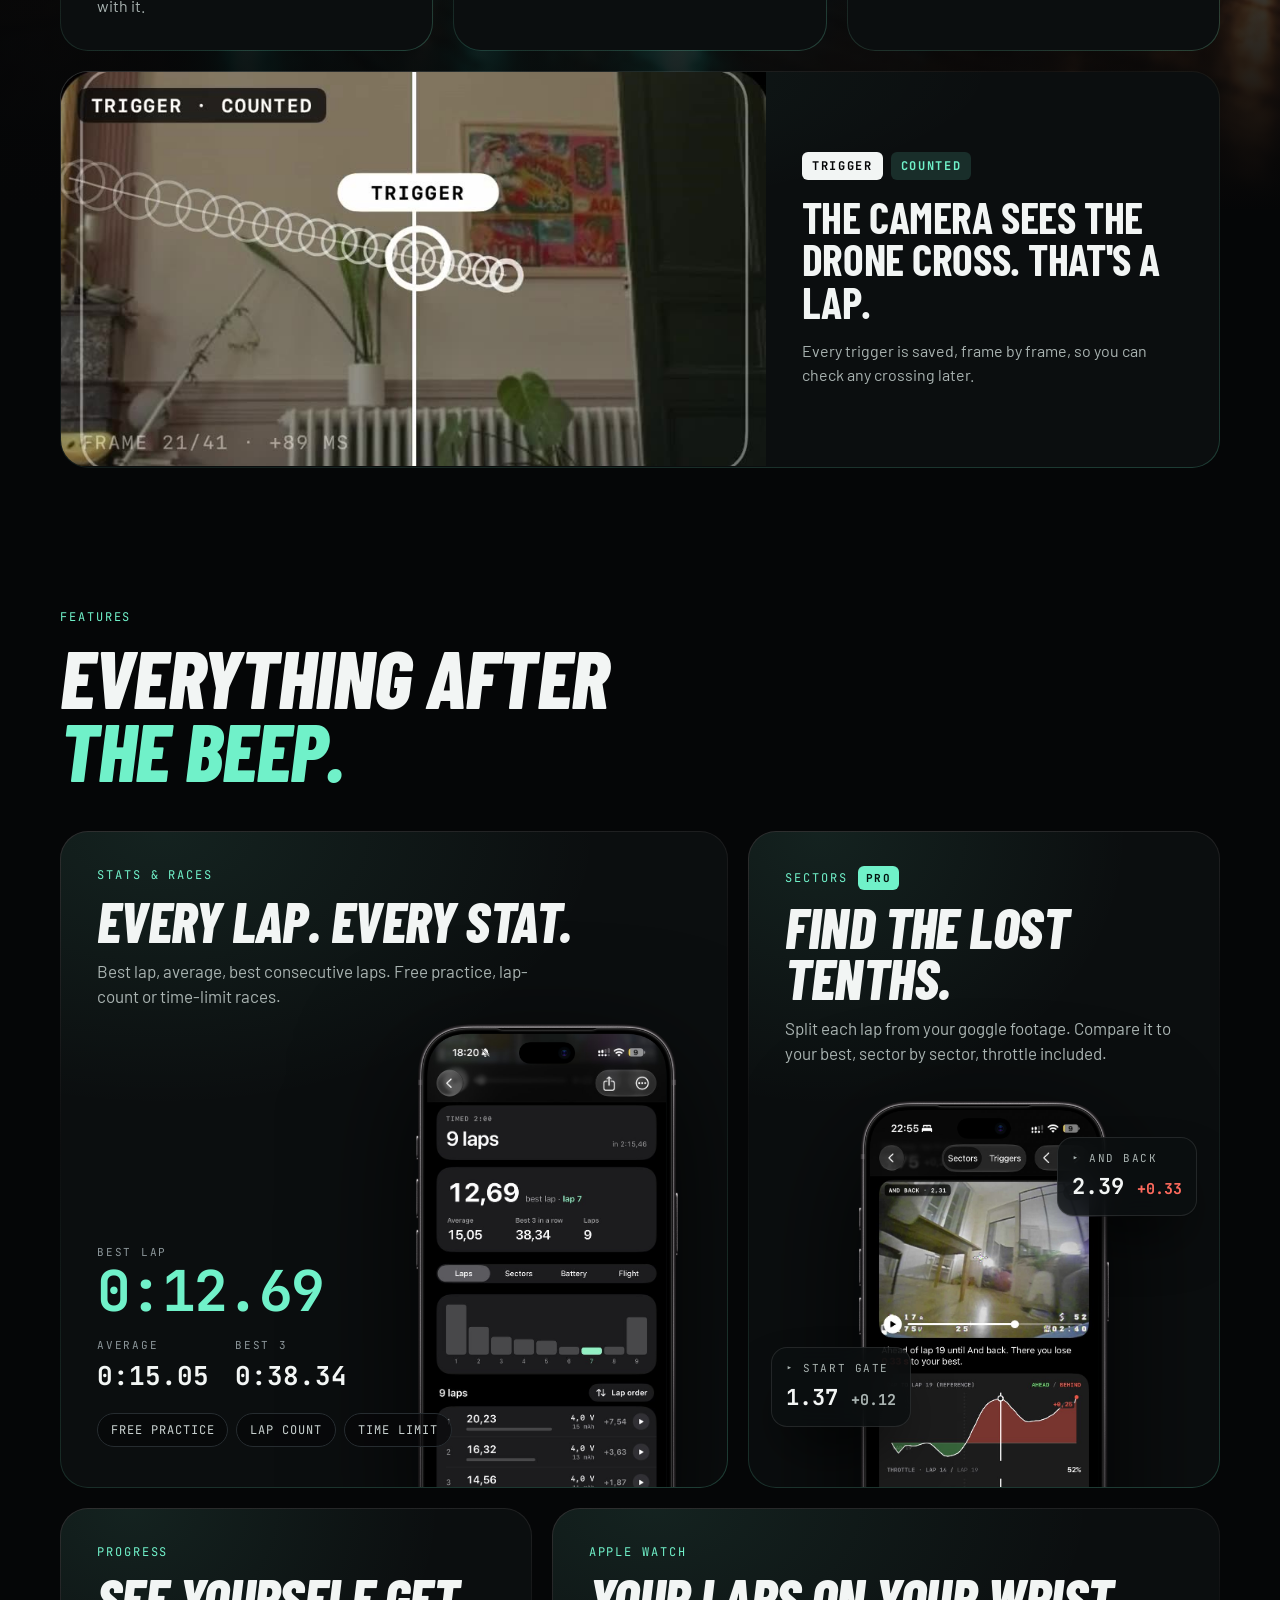
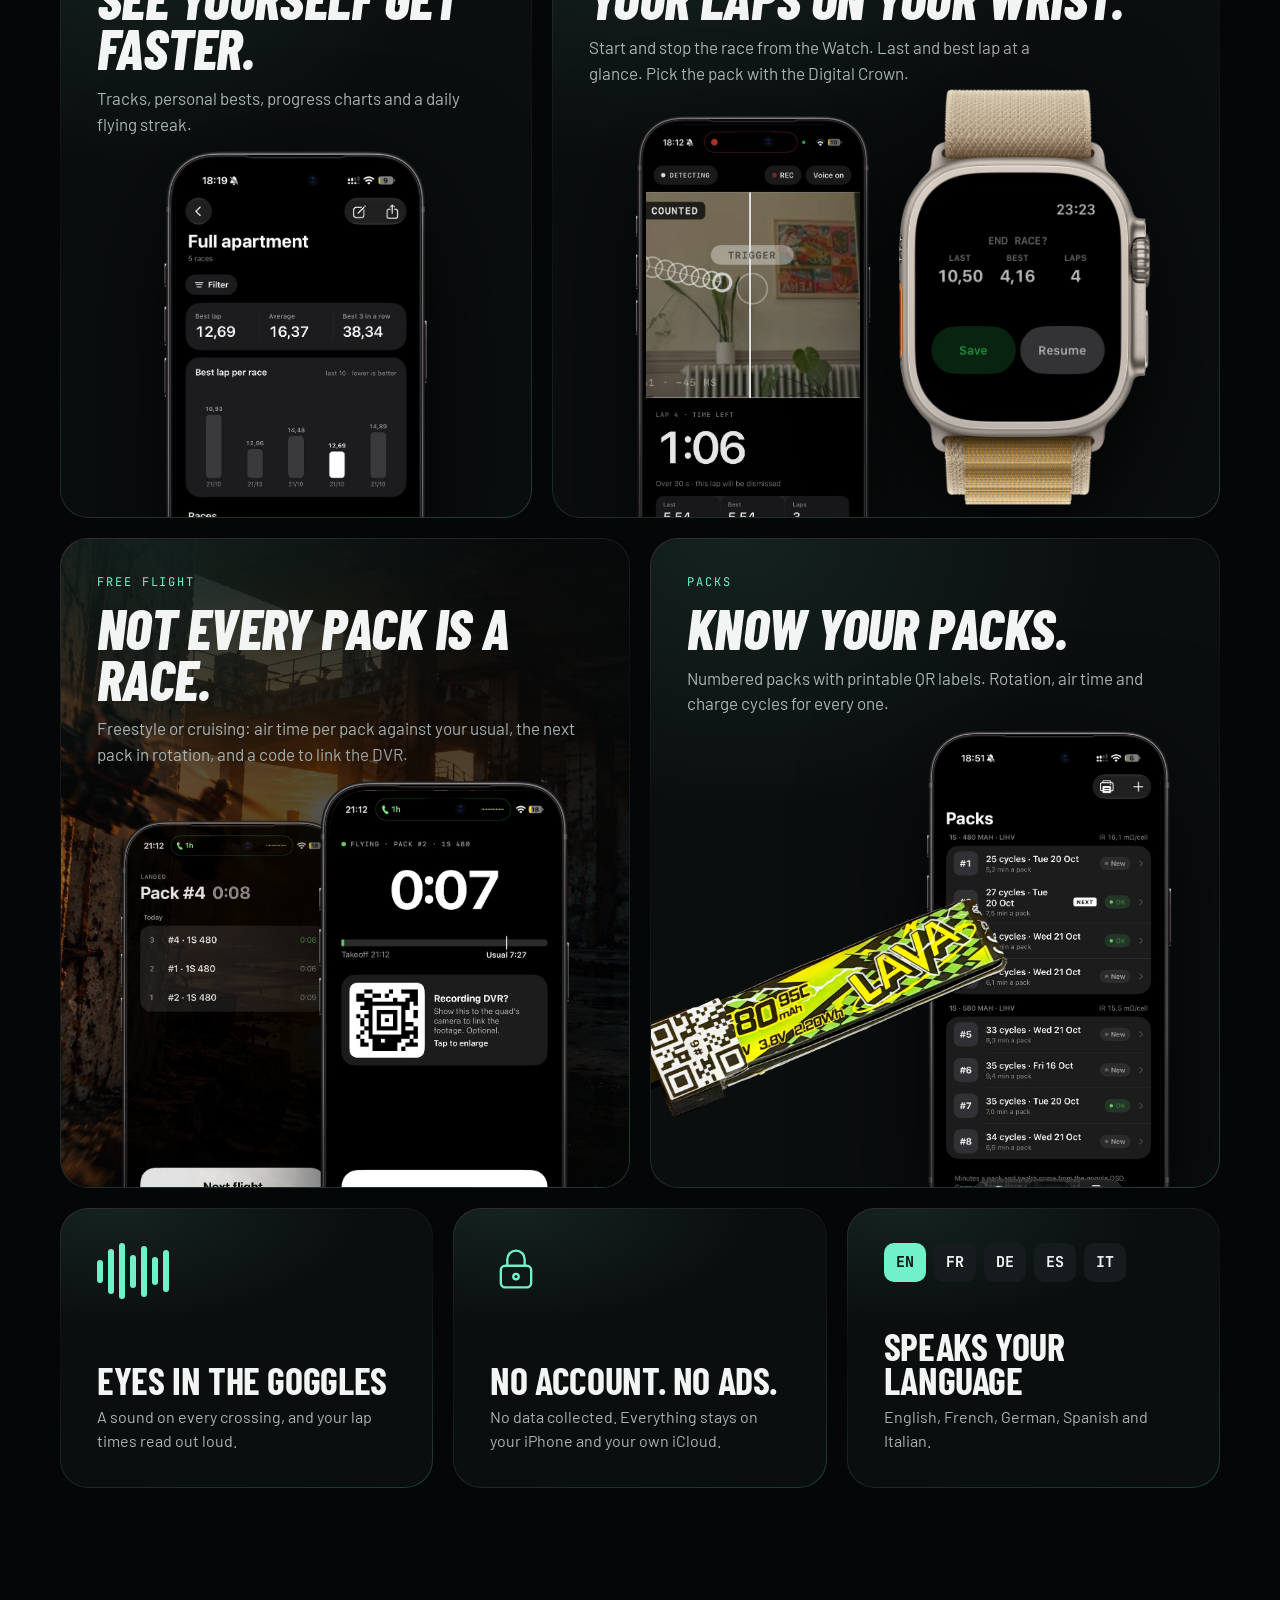
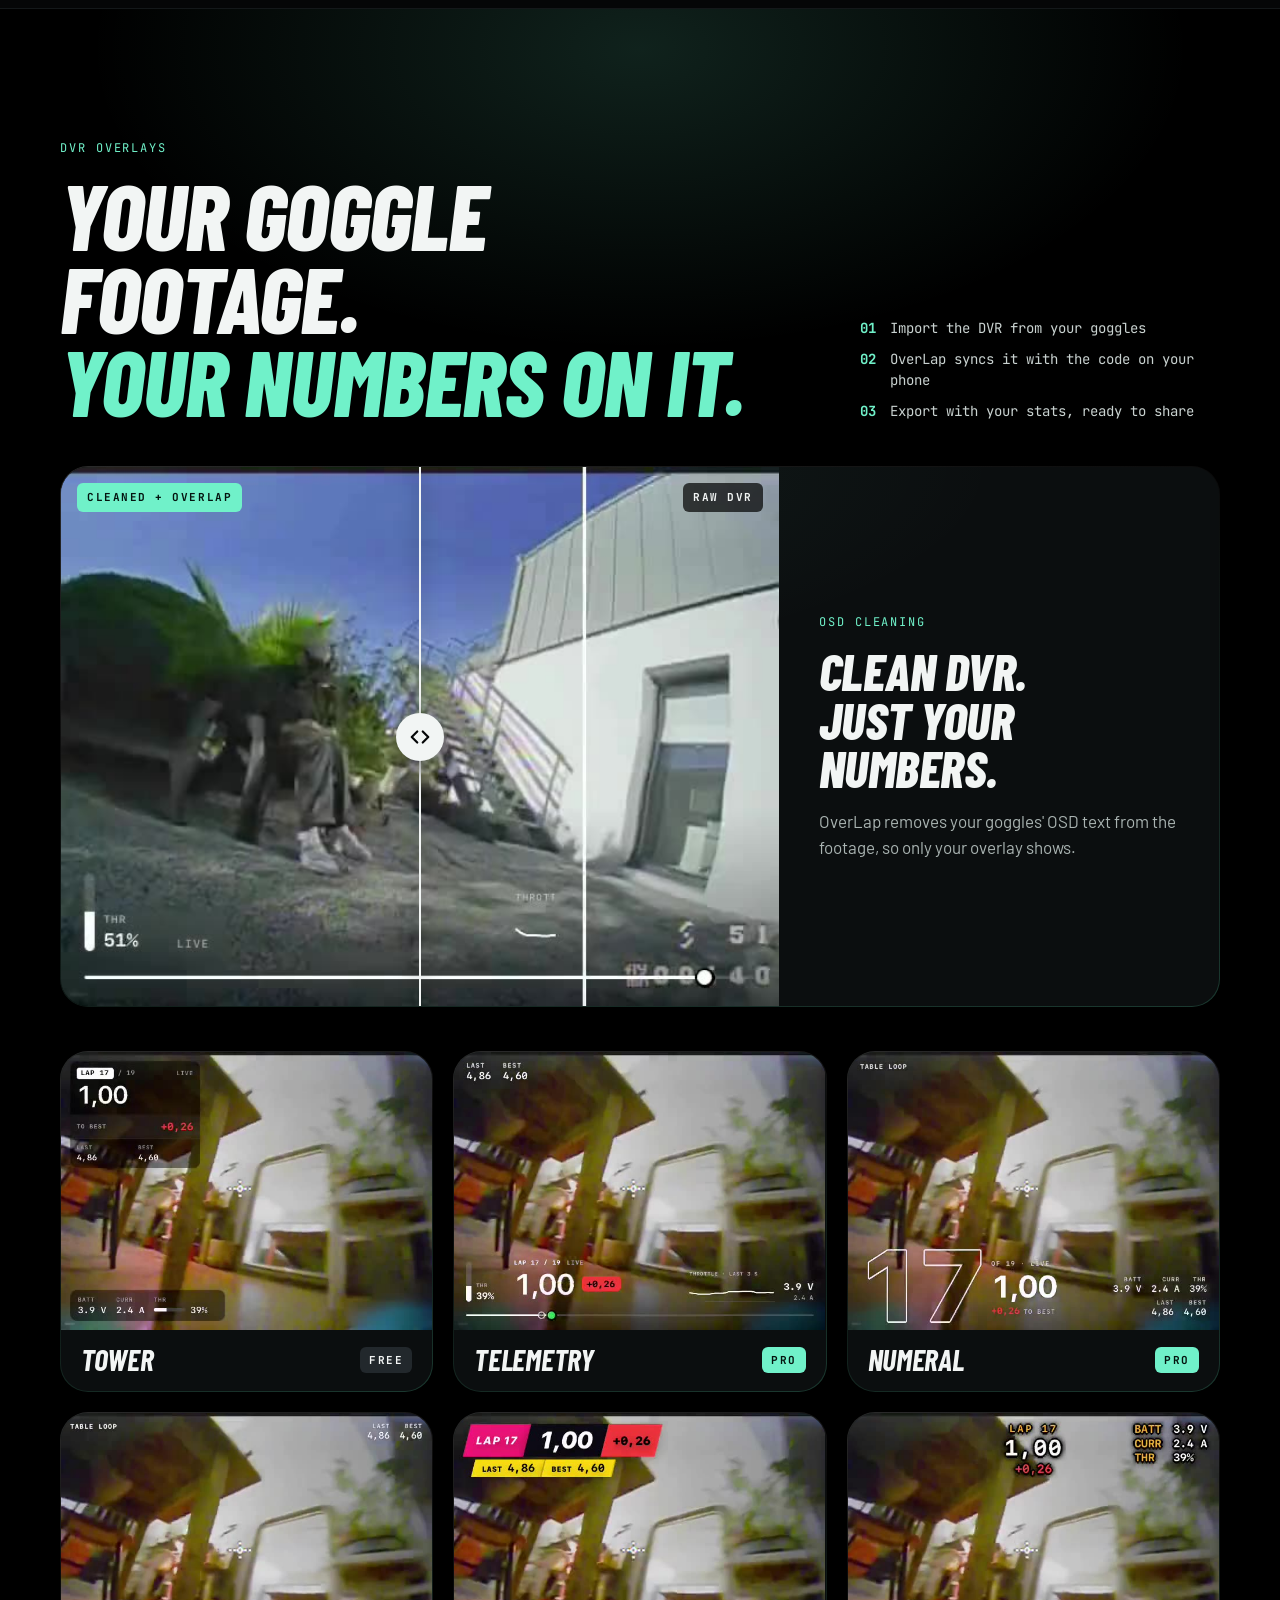
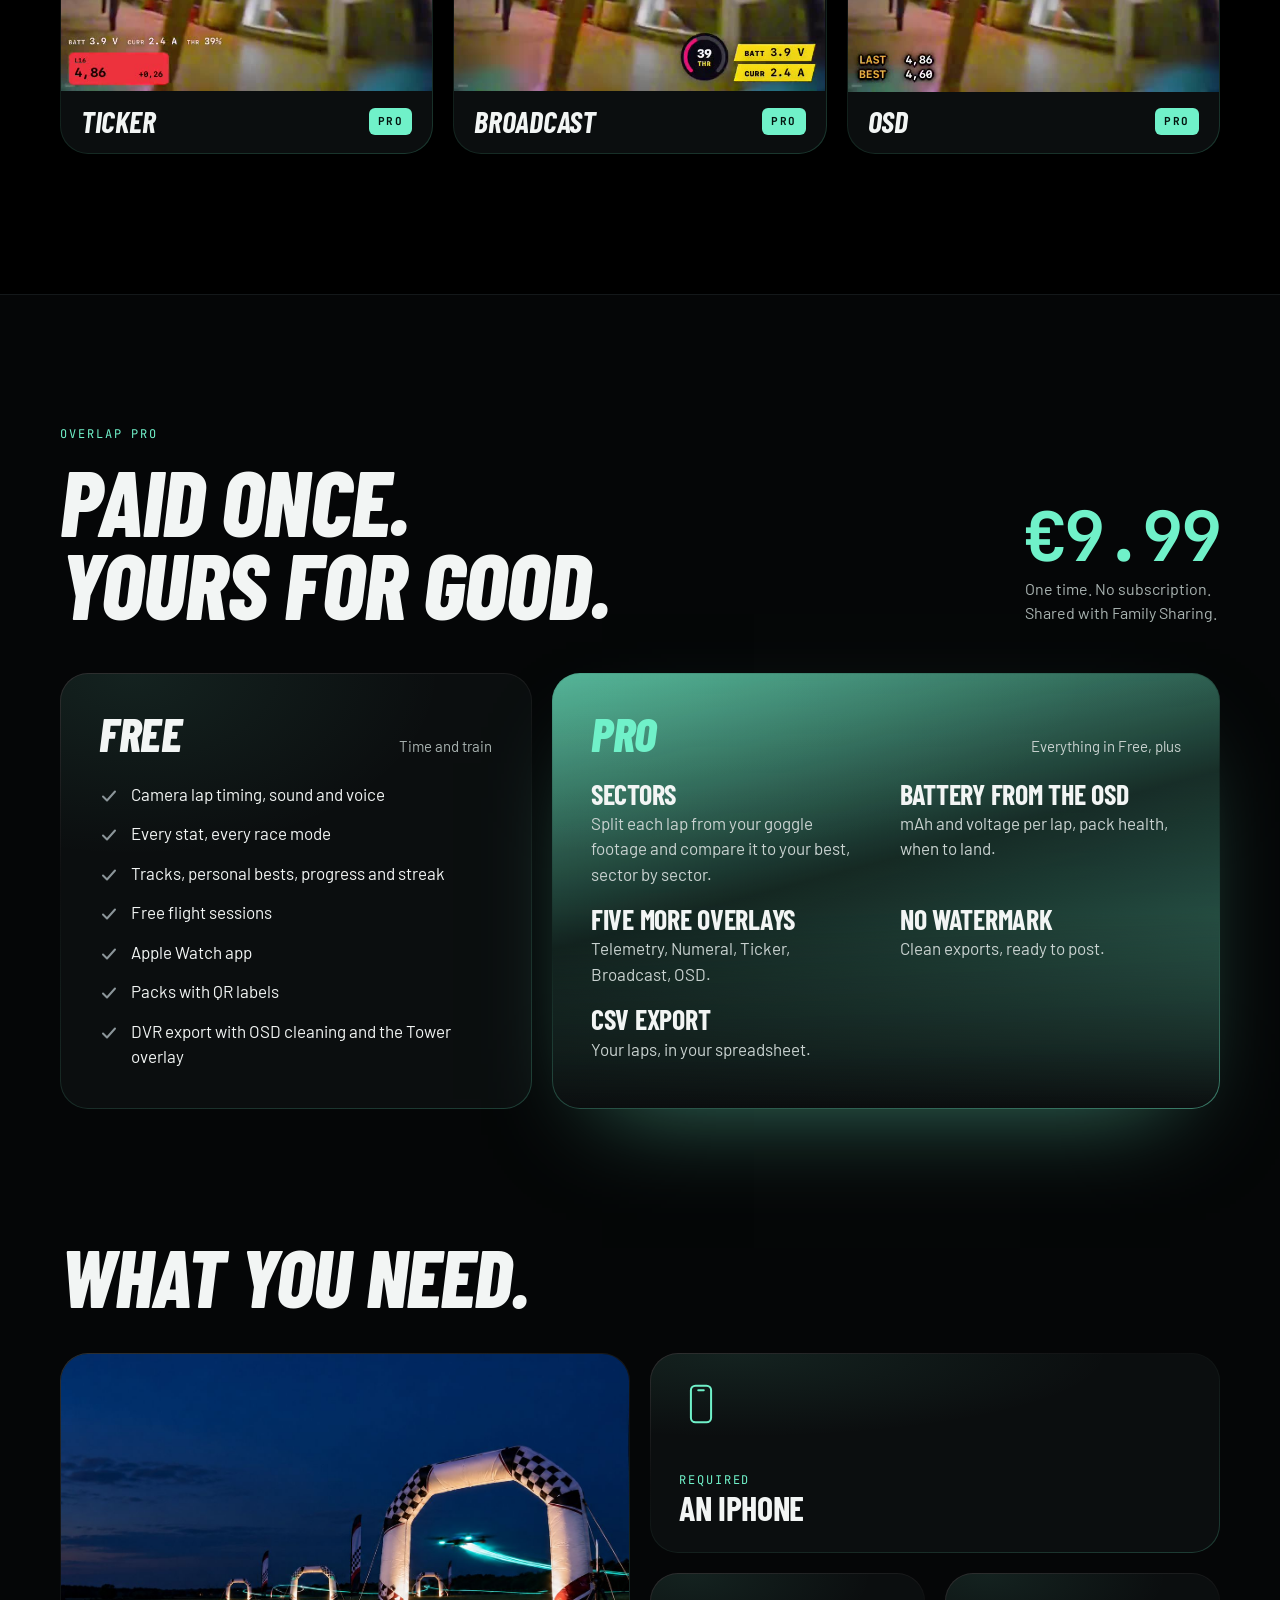
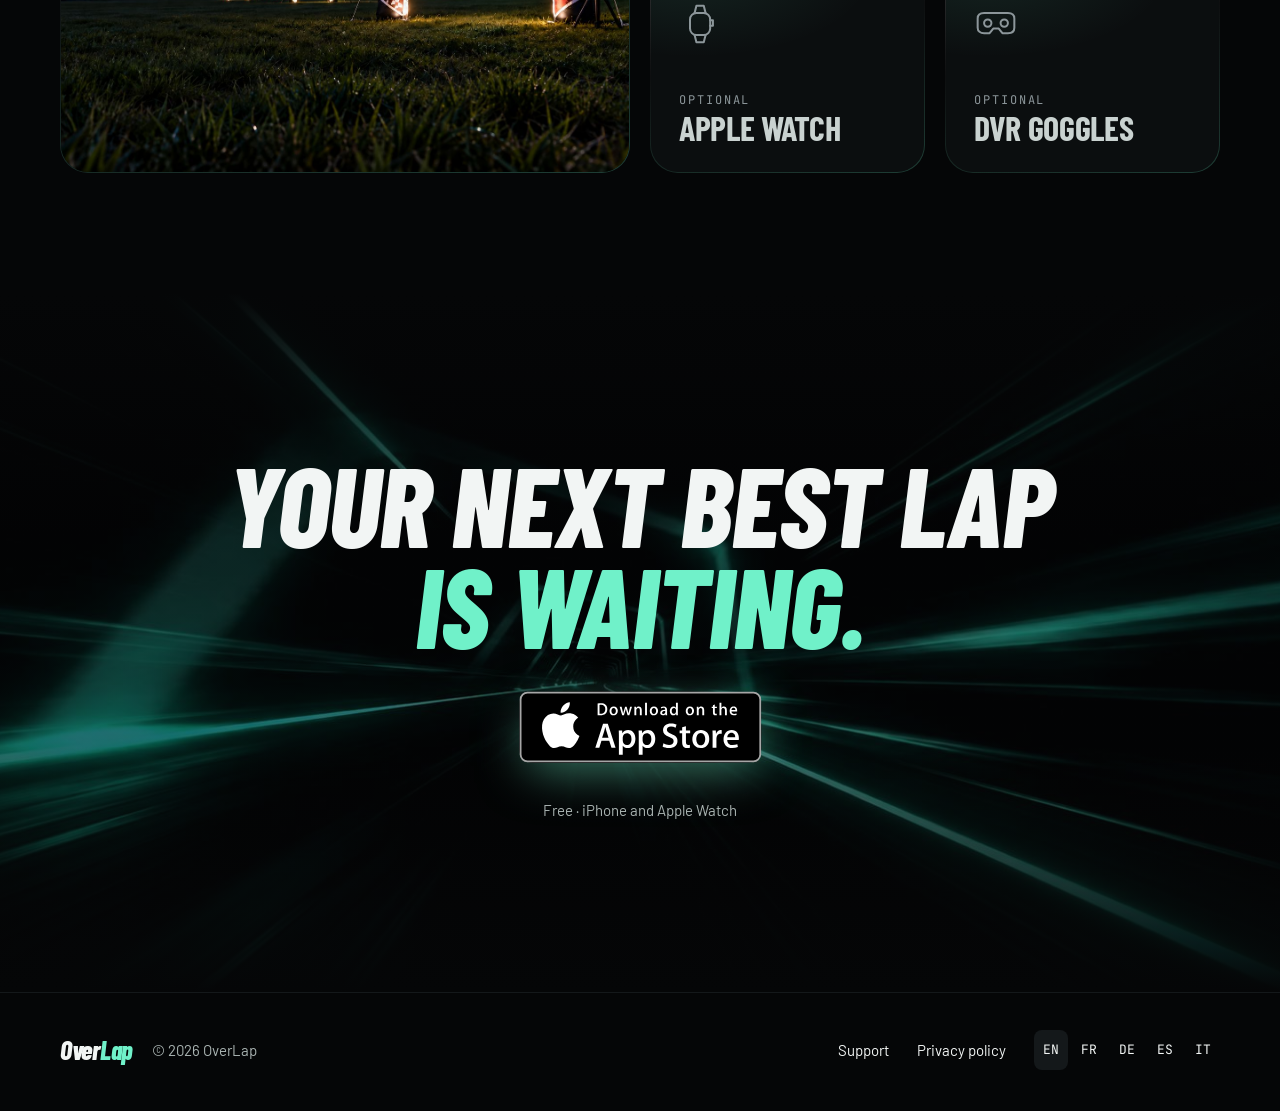
==== commit e0979c19: "Use overlap.nchez.fr custom domain" ====
--- a/index.html
+++ b/index.html
@@ -3,18 +3,28 @@
 <head>
 <meta charset="utf-8">
 <meta name="viewport" content="width=device-width, initial-scale=1, viewport-fit=cover">
-<title>OverLap — Lap timing for FPV. Just your iPhone.</title>
-<meta name="description" content="Stand your iPhone beside the gate and fly. OverLap's camera sees the drone cross and times every lap. No transponder, nothing on the drone.">
+<title>OverLap – FPV Lap Timer for iPhone with DVR Overlays</title>
+<meta name="description" content="OverLap is the FPV lap timer for iPhone: your phone camera times every lap, and your goggle DVR gets a stats overlay. No transponder, nothing on the drone.">
 <meta name="theme-color" content="#050607">
 <meta property="og:type" content="website">
-<meta property="og:title" content="OverLap — Your camera is the timer">
-<meta property="og:description" content="FPV lap timing with just your iPhone. Every lap, every stat, your goggle footage with your numbers on it.">
-<meta property="og:image" content="https://juliensnz.github.io/overlap-site/assets/backdrop-light-trails.jpg">
-<meta property="og:url" content="https://juliensnz.github.io/overlap-site/">
+<meta property="og:title" content="OverLap – FPV Lap Timer for iPhone with DVR Overlays">
+<meta property="og:description" content="OverLap is the FPV lap timer for iPhone: your phone camera times every lap, and your goggle DVR gets a stats overlay. No transponder, nothing on the drone.">
+<meta property="og:site_name" content="OverLap">
+<meta property="og:image:alt" content="Light trails of an FPV drone through a gate">
+<meta property="og:image" content="https://overlap.nchez.fr/assets/backdrop-light-trails.jpg">
+<meta property="og:url" content="https://overlap.nchez.fr/">
 <meta name="twitter:card" content="summary_large_image">
+<meta name="twitter:title" content="OverLap – FPV Lap Timer for iPhone with DVR Overlays">
+<meta name="twitter:description" content="OverLap is the FPV lap timer for iPhone: your phone camera times every lap, and your goggle DVR gets a stats overlay. No transponder, nothing on the drone.">
+<meta name="twitter:image" content="https://overlap.nchez.fr/assets/backdrop-light-trails.jpg">
+<link rel="canonical" href="https://overlap.nchez.fr/">
 <link rel="preconnect" href="https://fonts.googleapis.com">
 <link href="https://fonts.googleapis.com/css2?family=Barlow+Condensed:ital,wght@0,600;0,700;0,800;1,700;1,800&amp;family=Barlow:wght@400;500;600&amp;family=JetBrains+Mono:wght@500;700&amp;display=swap" rel="stylesheet">
+<script type="application/ld+json">
+{"@context":"https://schema.org","@type":"SoftwareApplication","name":"OverLap","description":"OverLap is the FPV lap timer for iPhone: your phone camera times every lap, and your goggle DVR gets a stats overlay. No transponder, nothing on the drone.","applicationCategory":"SportsApplication","operatingSystem":"iOS","url":"https://overlap.nchez.fr/","downloadUrl":"https://apps.apple.com/app/id6822360225","image":"https://overlap.nchez.fr/assets/backdrop-light-trails.jpg","offers":{"@type":"Offer","price":"0","priceCurrency":"EUR","description":"Free download; OverLap Pro is a €9.99 one-time in-app purchase"}}
+</script>
 <style>
+.sr-only{position:absolute;width:1px;height:1px;overflow:hidden;clip:rect(0 0 0 0);white-space:nowrap}
 :root{--accent:#70F1C9}
 
 body{margin:0;background:#050607}
@@ -125,7 +135,7 @@
           <span class="live-dot" aria-hidden="true" style="width: 7px; height: 7px; border-radius: 50%; background: var(--accent); box-shadow: 0 0 12px var(--accent)"></span>
           <span>FPV lap timer · iPhone + Apple Watch</span>
         </div>
-        <h1 class="display" style="margin: 0; font-size: clamp(62px, 8.8cqi, 138px); font-weight: 800; font-style: italic; text-wrap: balance">Fly. Lap. <span style="color: var(--accent)">Improve.</span></h1>
+        <h1 class="display" style="margin: 0; font-size: clamp(62px, 8.8cqi, 138px); font-weight: 800; font-style: italic; text-wrap: balance"><span class="sr-only">OverLap, the FPV lap timer for iPhone. </span>Fly. Lap. <span style="color: var(--accent)">Improve.</span></h1>
         <p style="margin: 0; font-size: clamp(18px, 1.6cqi, 21px); color: #C9D2D0; max-width: 500px; text-wrap: pretty">Stand your iPhone beside the gate and fly. The camera sees the drone cross and times every lap. No transponder, nothing on the drone.</p>
         <div style="display: flex; flex-wrap: wrap; align-items: center; gap: 16px 22px">
           <a href="https://apps.apple.com/app/id6822360225" aria-label="Download OverLap on the App Store" style="display: block; line-height: 0; border-radius: 12px; box-shadow: 0 12px 44px -8px rgba(112,241,201,.5)"><img src="assets/app-store-badge.svg" alt="Download on the App Store" style="height: 60px; width: auto; display: block"></a>
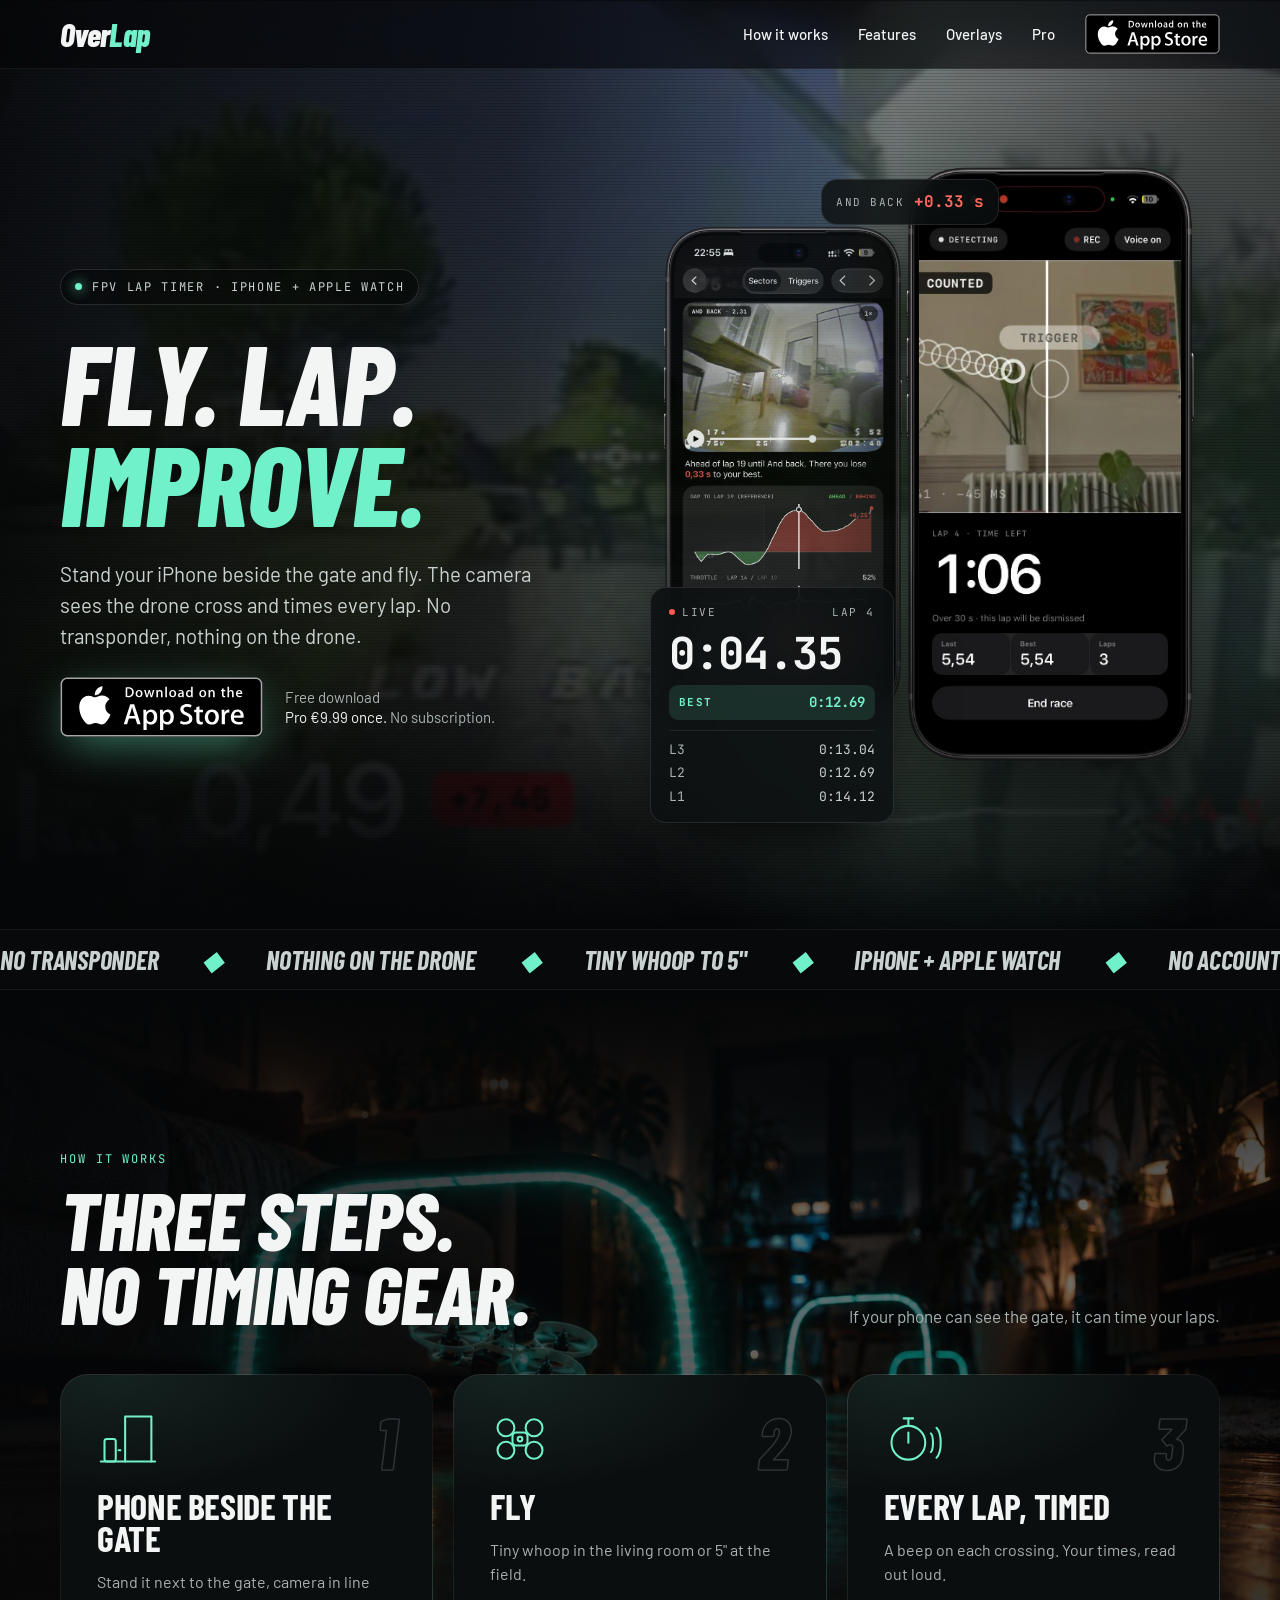
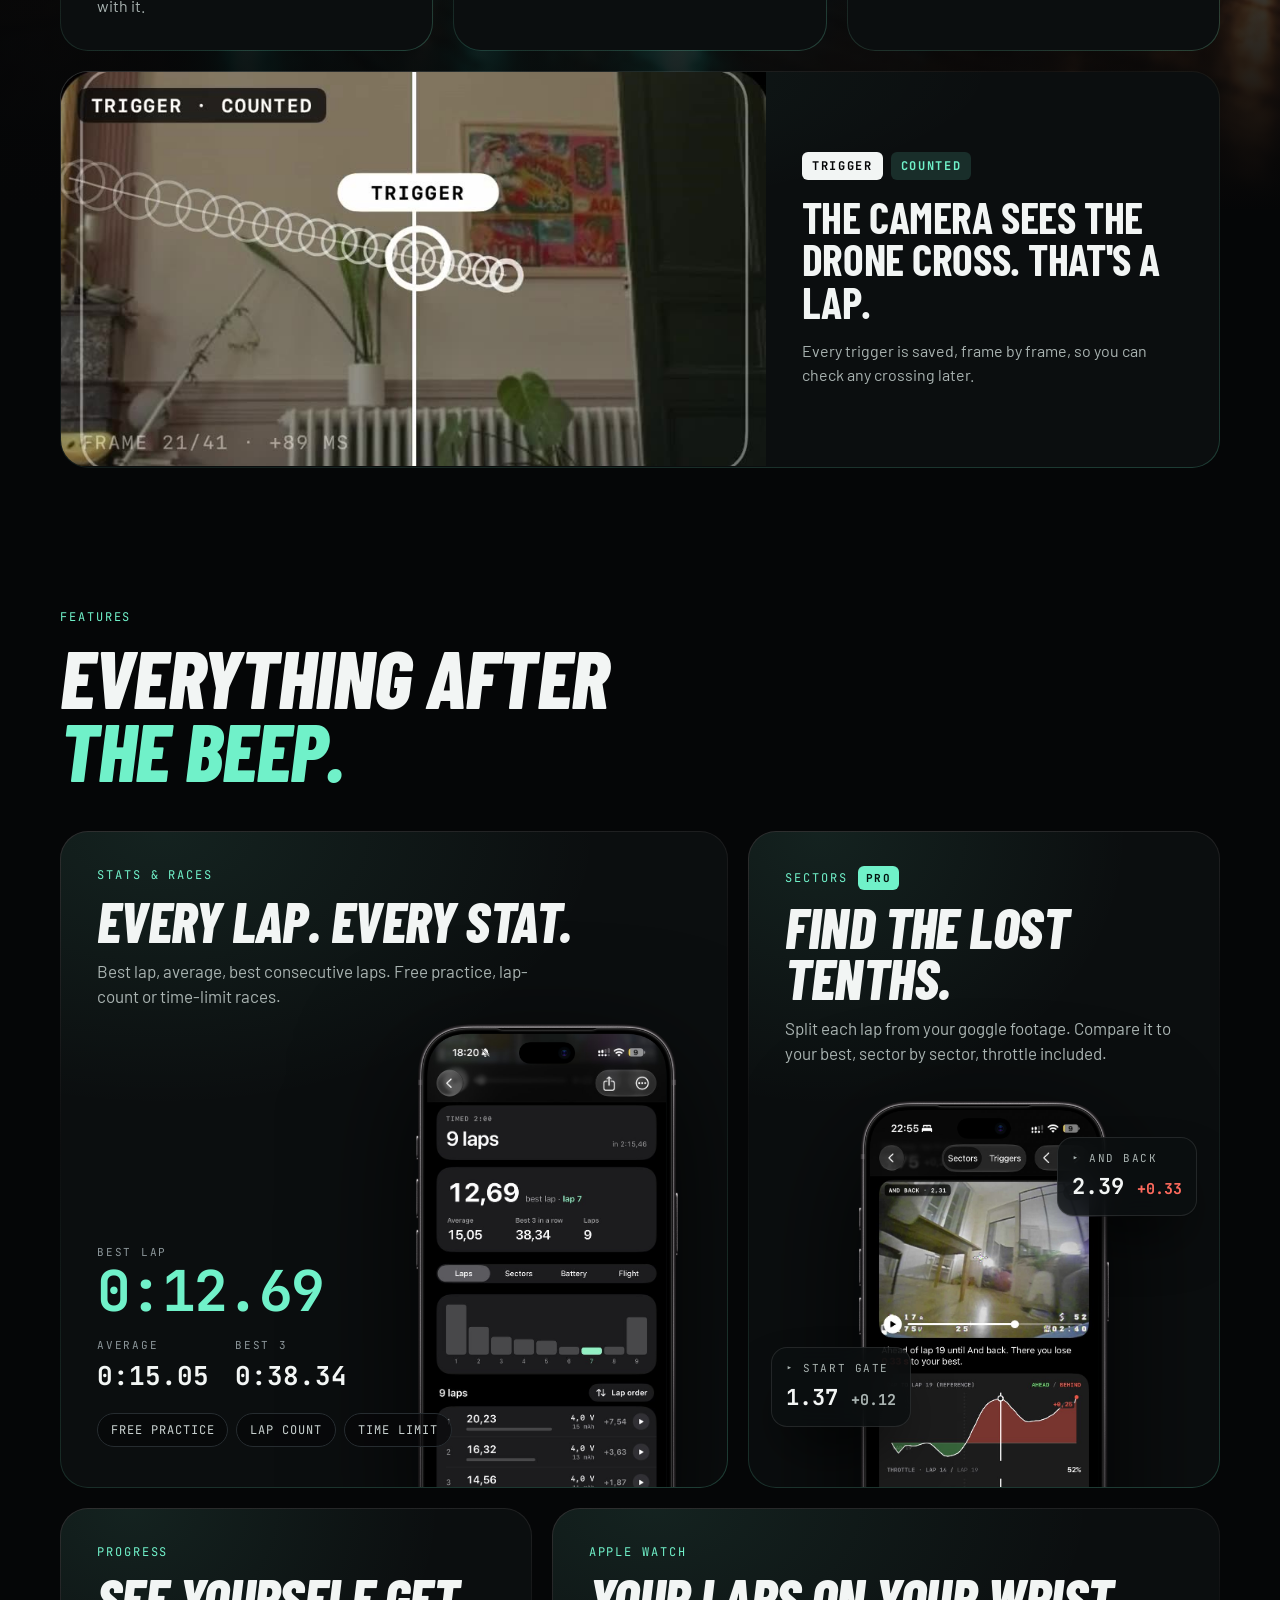
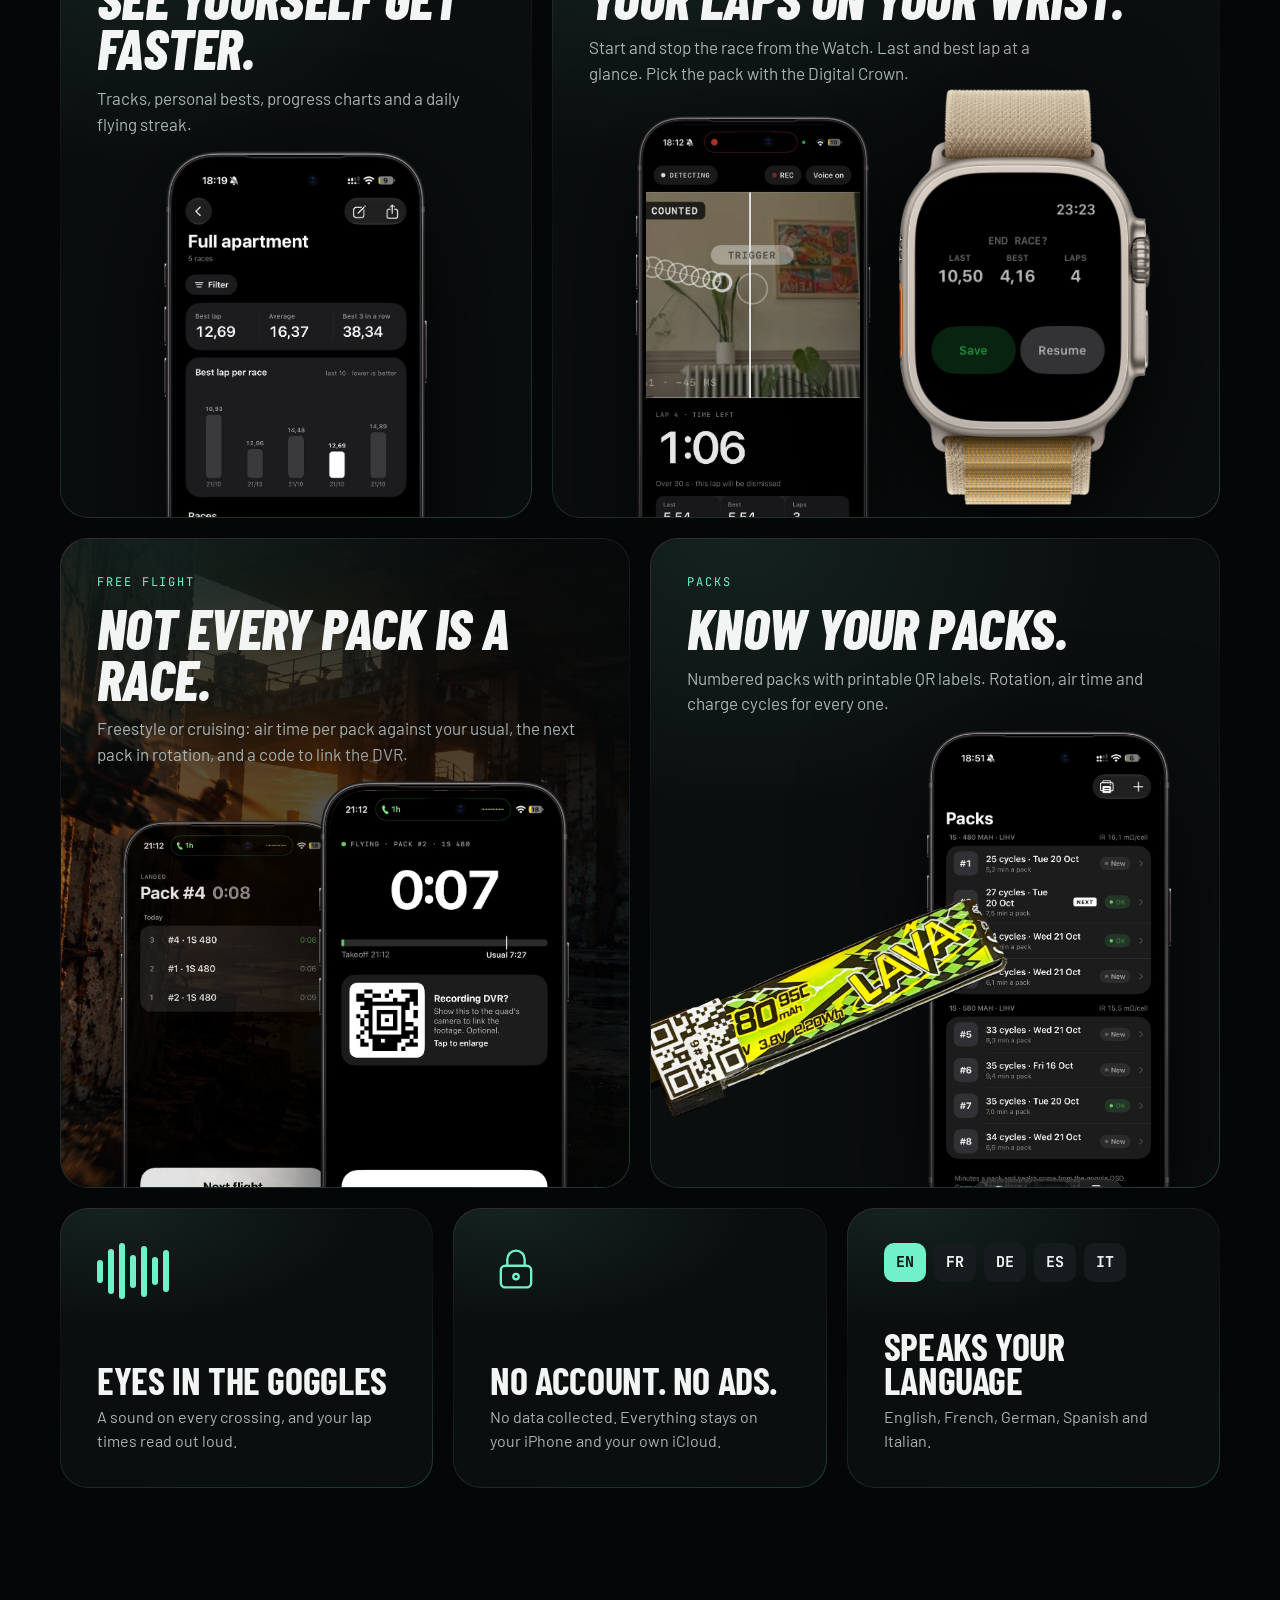
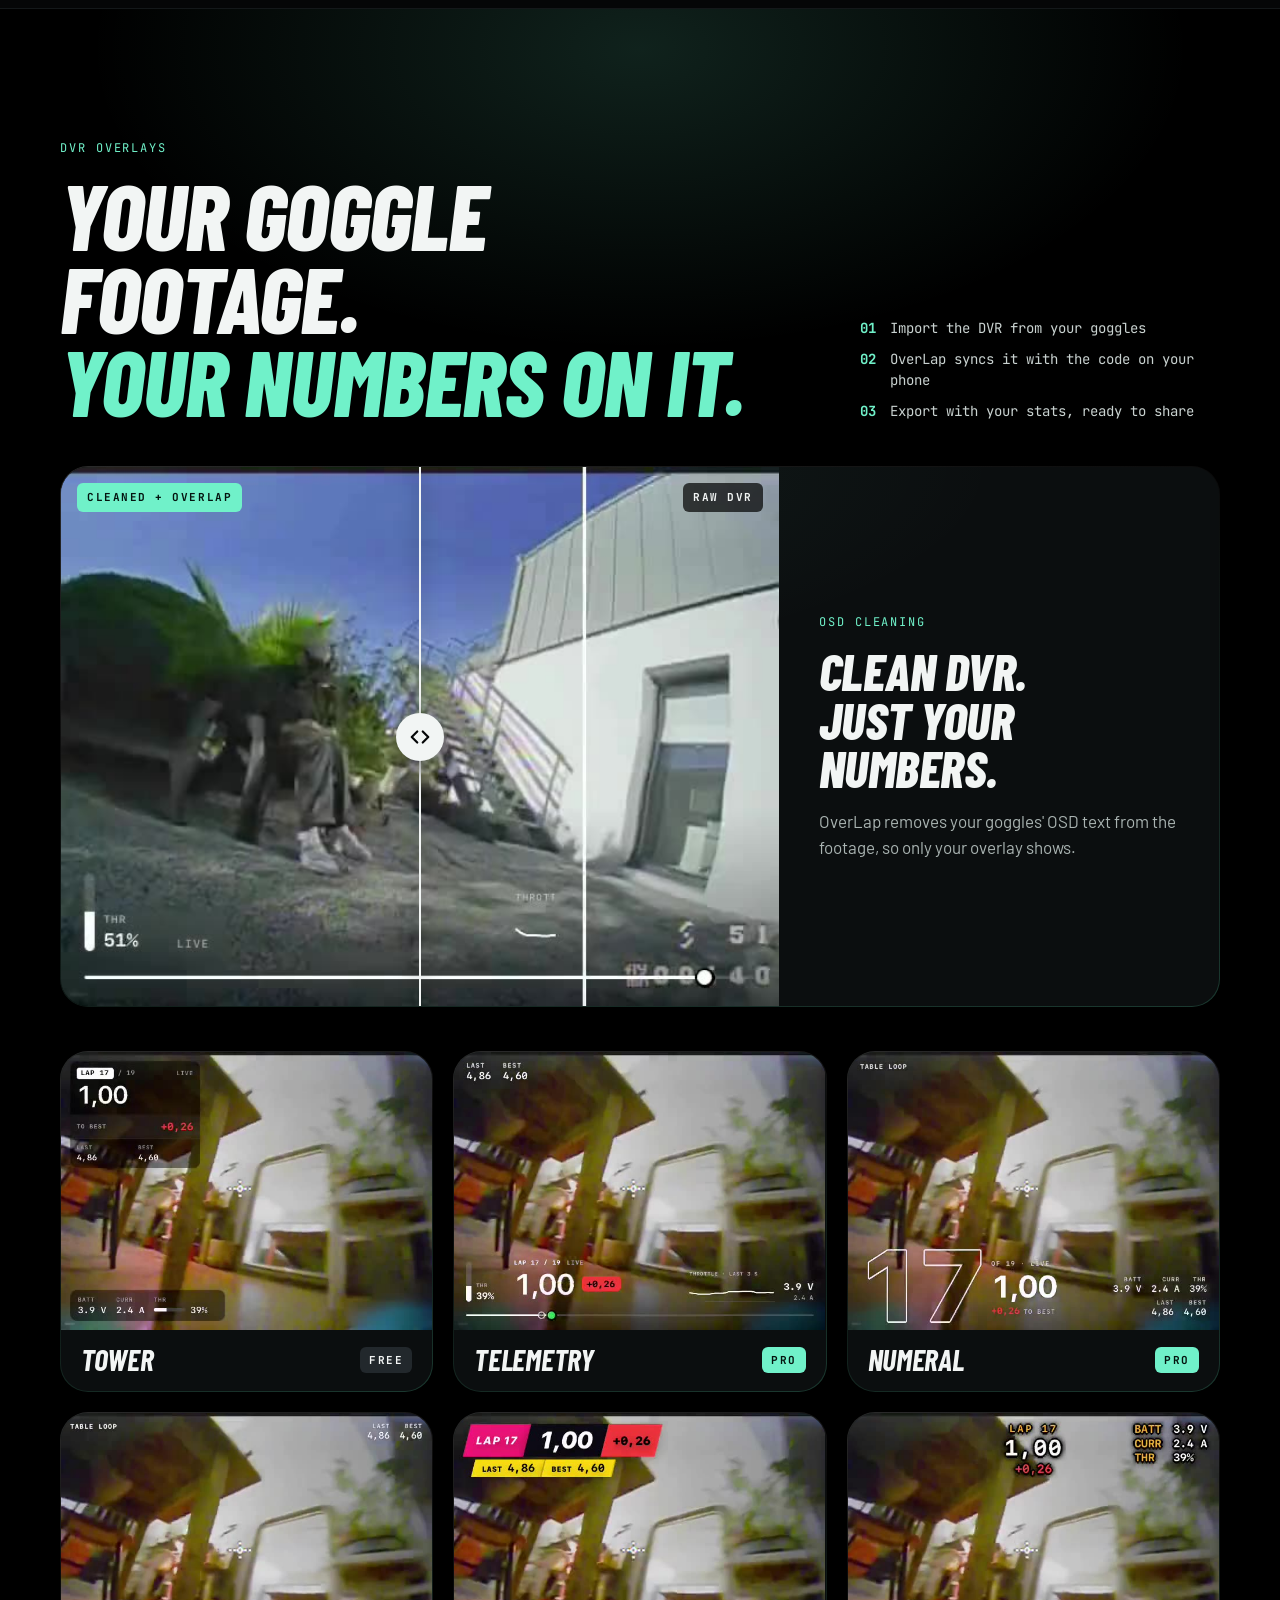
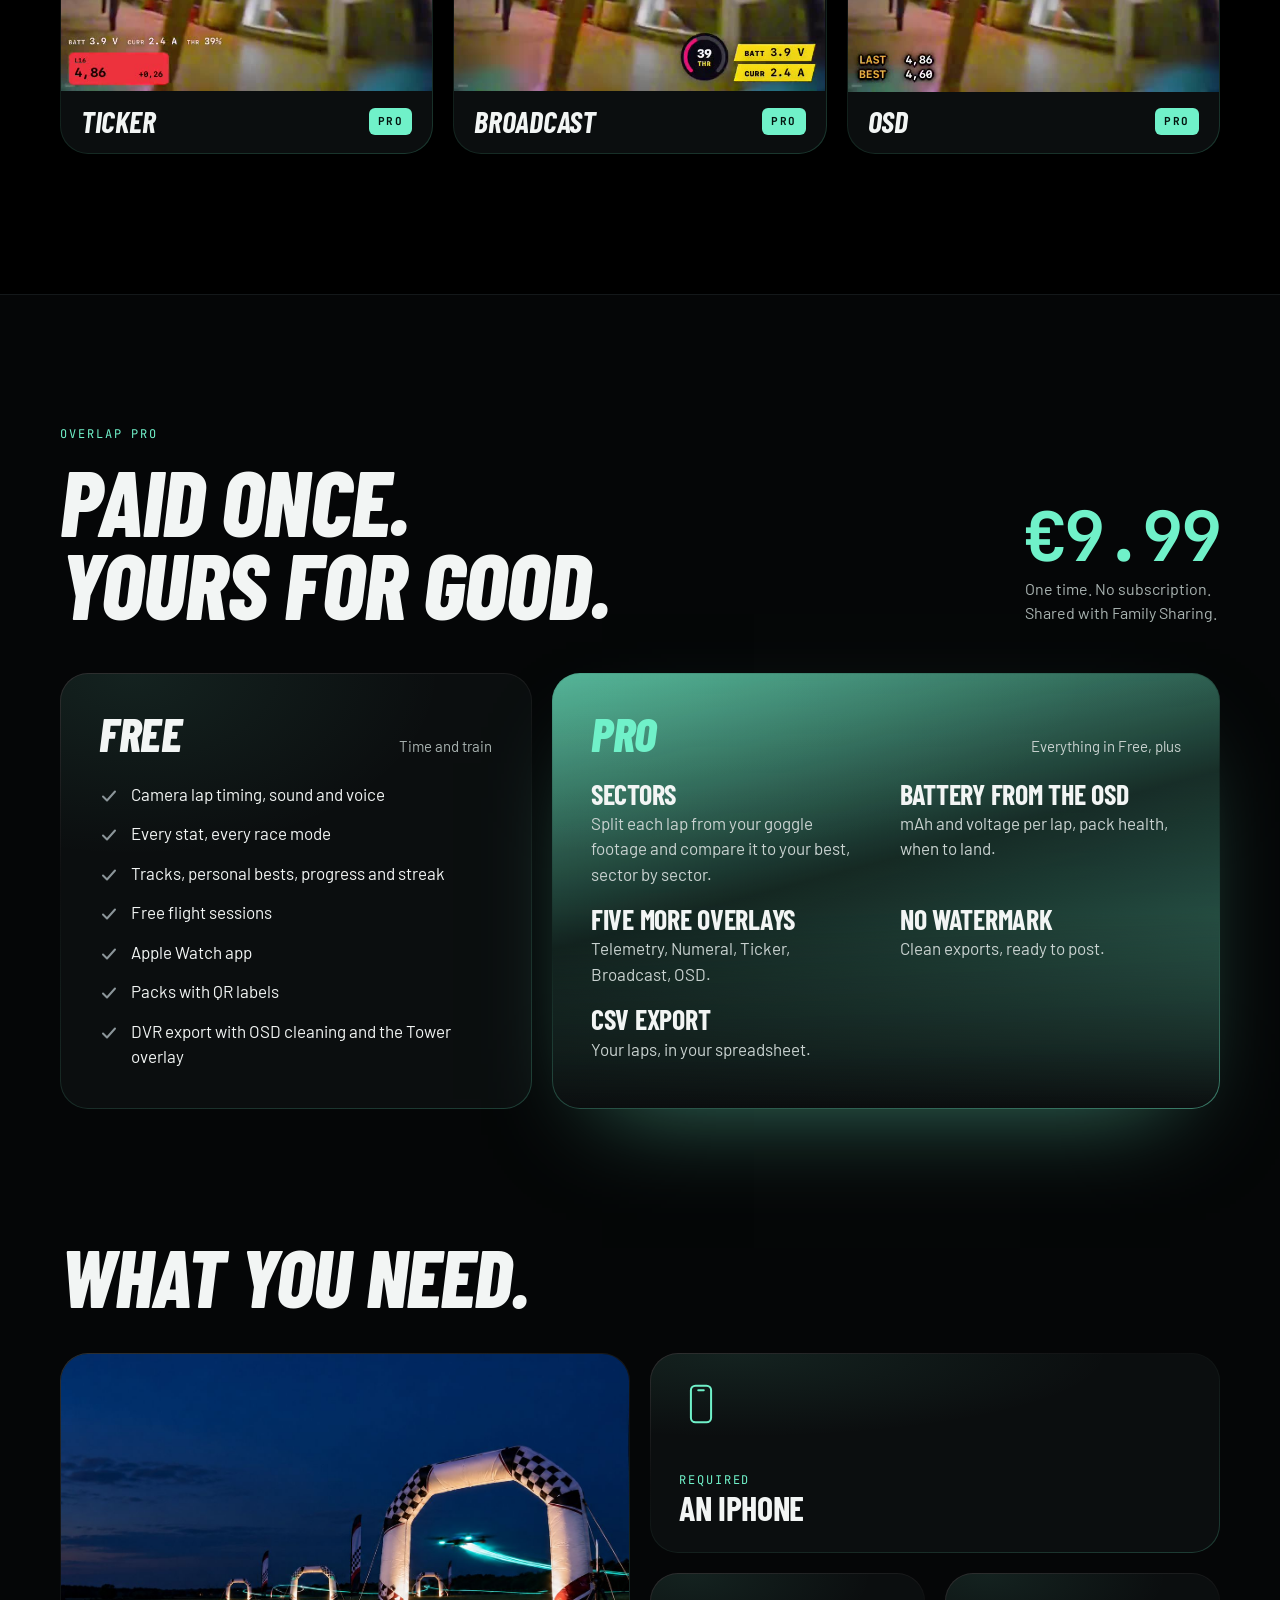
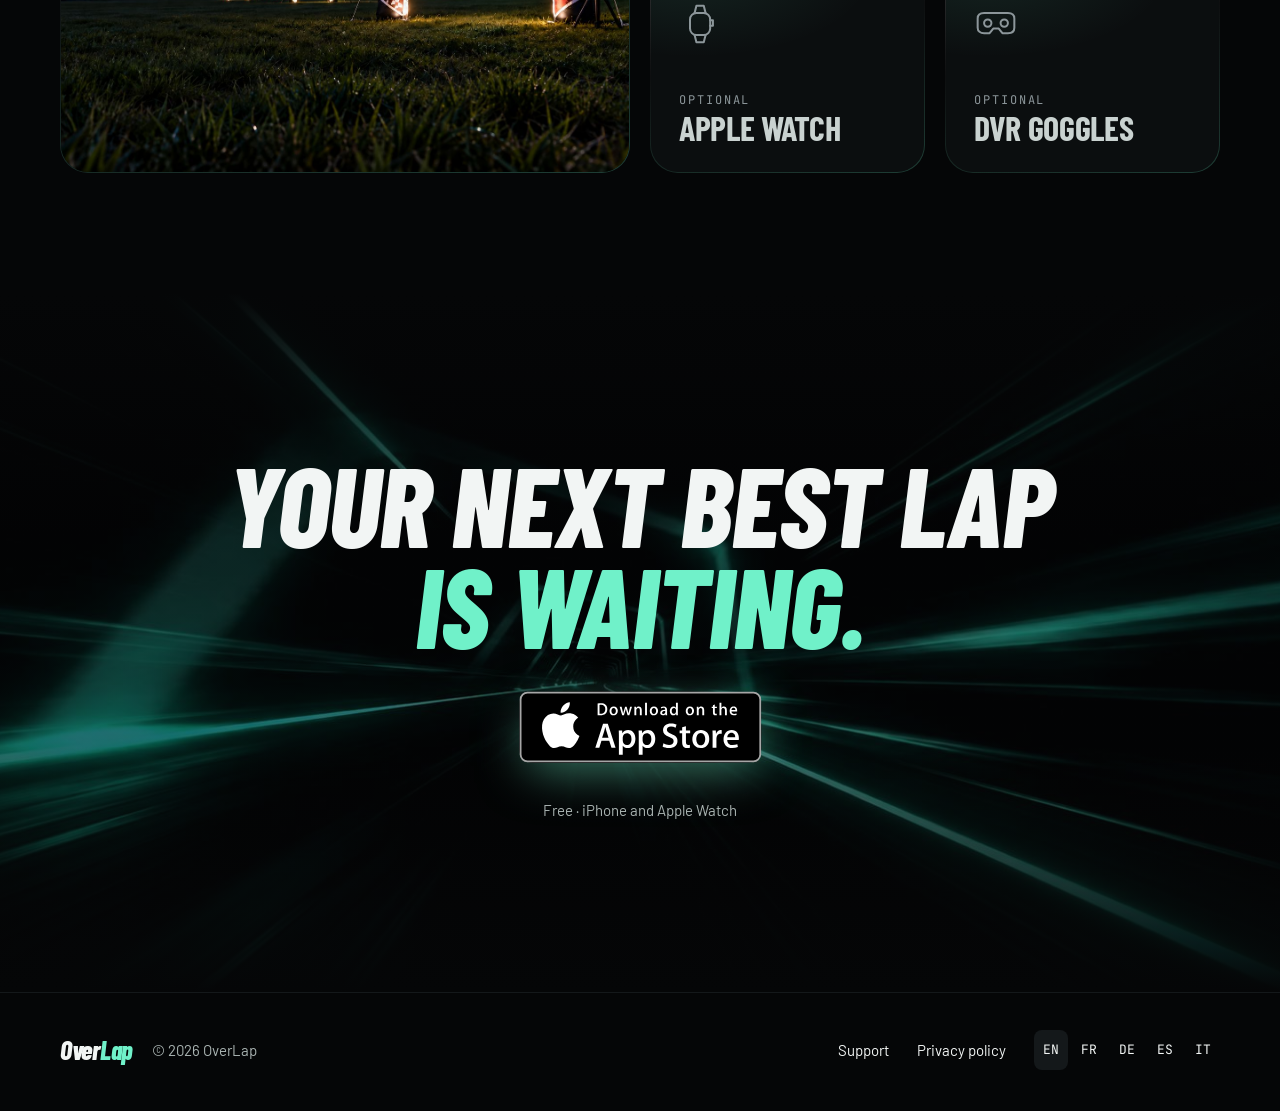
==== commit 5cf41b47: "Serve the site from Cloudflare on overlapfpv.com Co-Authored-By: Claude Opus 5.5 <noreply@anthropic." ====
--- a/index.html
+++ b/index.html
@@ -11,17 +11,17 @@
 <meta property="og:description" content="OverLap is the FPV lap timer for iPhone: your phone camera times every lap, and your goggle DVR gets a stats overlay. No transponder, nothing on the drone.">
 <meta property="og:site_name" content="OverLap">
 <meta property="og:image:alt" content="Light trails of an FPV drone through a gate">
-<meta property="og:image" content="https://overlap.nchez.fr/assets/backdrop-light-trails.jpg">
-<meta property="og:url" content="https://overlap.nchez.fr/">
+<meta property="og:image" content="https://overlapfpv.com/assets/backdrop-light-trails.jpg">
+<meta property="og:url" content="https://overlapfpv.com/">
 <meta name="twitter:card" content="summary_large_image">
 <meta name="twitter:title" content="OverLap – FPV Lap Timer for iPhone with DVR Overlays">
 <meta name="twitter:description" content="OverLap is the FPV lap timer for iPhone: your phone camera times every lap, and your goggle DVR gets a stats overlay. No transponder, nothing on the drone.">
-<meta name="twitter:image" content="https://overlap.nchez.fr/assets/backdrop-light-trails.jpg">
-<link rel="canonical" href="https://overlap.nchez.fr/">
+<meta name="twitter:image" content="https://overlapfpv.com/assets/backdrop-light-trails.jpg">
+<link rel="canonical" href="https://overlapfpv.com/">
 <link rel="preconnect" href="https://fonts.googleapis.com">
 <link href="https://fonts.googleapis.com/css2?family=Barlow+Condensed:ital,wght@0,600;0,700;0,800;1,700;1,800&amp;family=Barlow:wght@400;500;600&amp;family=JetBrains+Mono:wght@500;700&amp;display=swap" rel="stylesheet">
 <script type="application/ld+json">
-{"@context":"https://schema.org","@type":"SoftwareApplication","name":"OverLap","description":"OverLap is the FPV lap timer for iPhone: your phone camera times every lap, and your goggle DVR gets a stats overlay. No transponder, nothing on the drone.","applicationCategory":"SportsApplication","operatingSystem":"iOS","url":"https://overlap.nchez.fr/","downloadUrl":"https://apps.apple.com/app/id6822360225","image":"https://overlap.nchez.fr/assets/backdrop-light-trails.jpg","offers":{"@type":"Offer","price":"0","priceCurrency":"EUR","description":"Free download; OverLap Pro is a €9.99 one-time in-app purchase"}}
+{"@context":"https://schema.org","@type":"SoftwareApplication","name":"OverLap","description":"OverLap is the FPV lap timer for iPhone: your phone camera times every lap, and your goggle DVR gets a stats overlay. No transponder, nothing on the drone.","applicationCategory":"SportsApplication","operatingSystem":"iOS","url":"https://overlapfpv.com/","downloadUrl":"https://apps.apple.com/app/id6822360225","image":"https://overlapfpv.com/assets/backdrop-light-trails.jpg","offers":{"@type":"Offer","price":"0","priceCurrency":"EUR","description":"Free download; OverLap Pro is a €9.99 one-time in-app purchase"}}
 </script>
 <style>
 .sr-only{position:absolute;width:1px;height:1px;overflow:hidden;clip:rect(0 0 0 0);white-space:nowrap}
